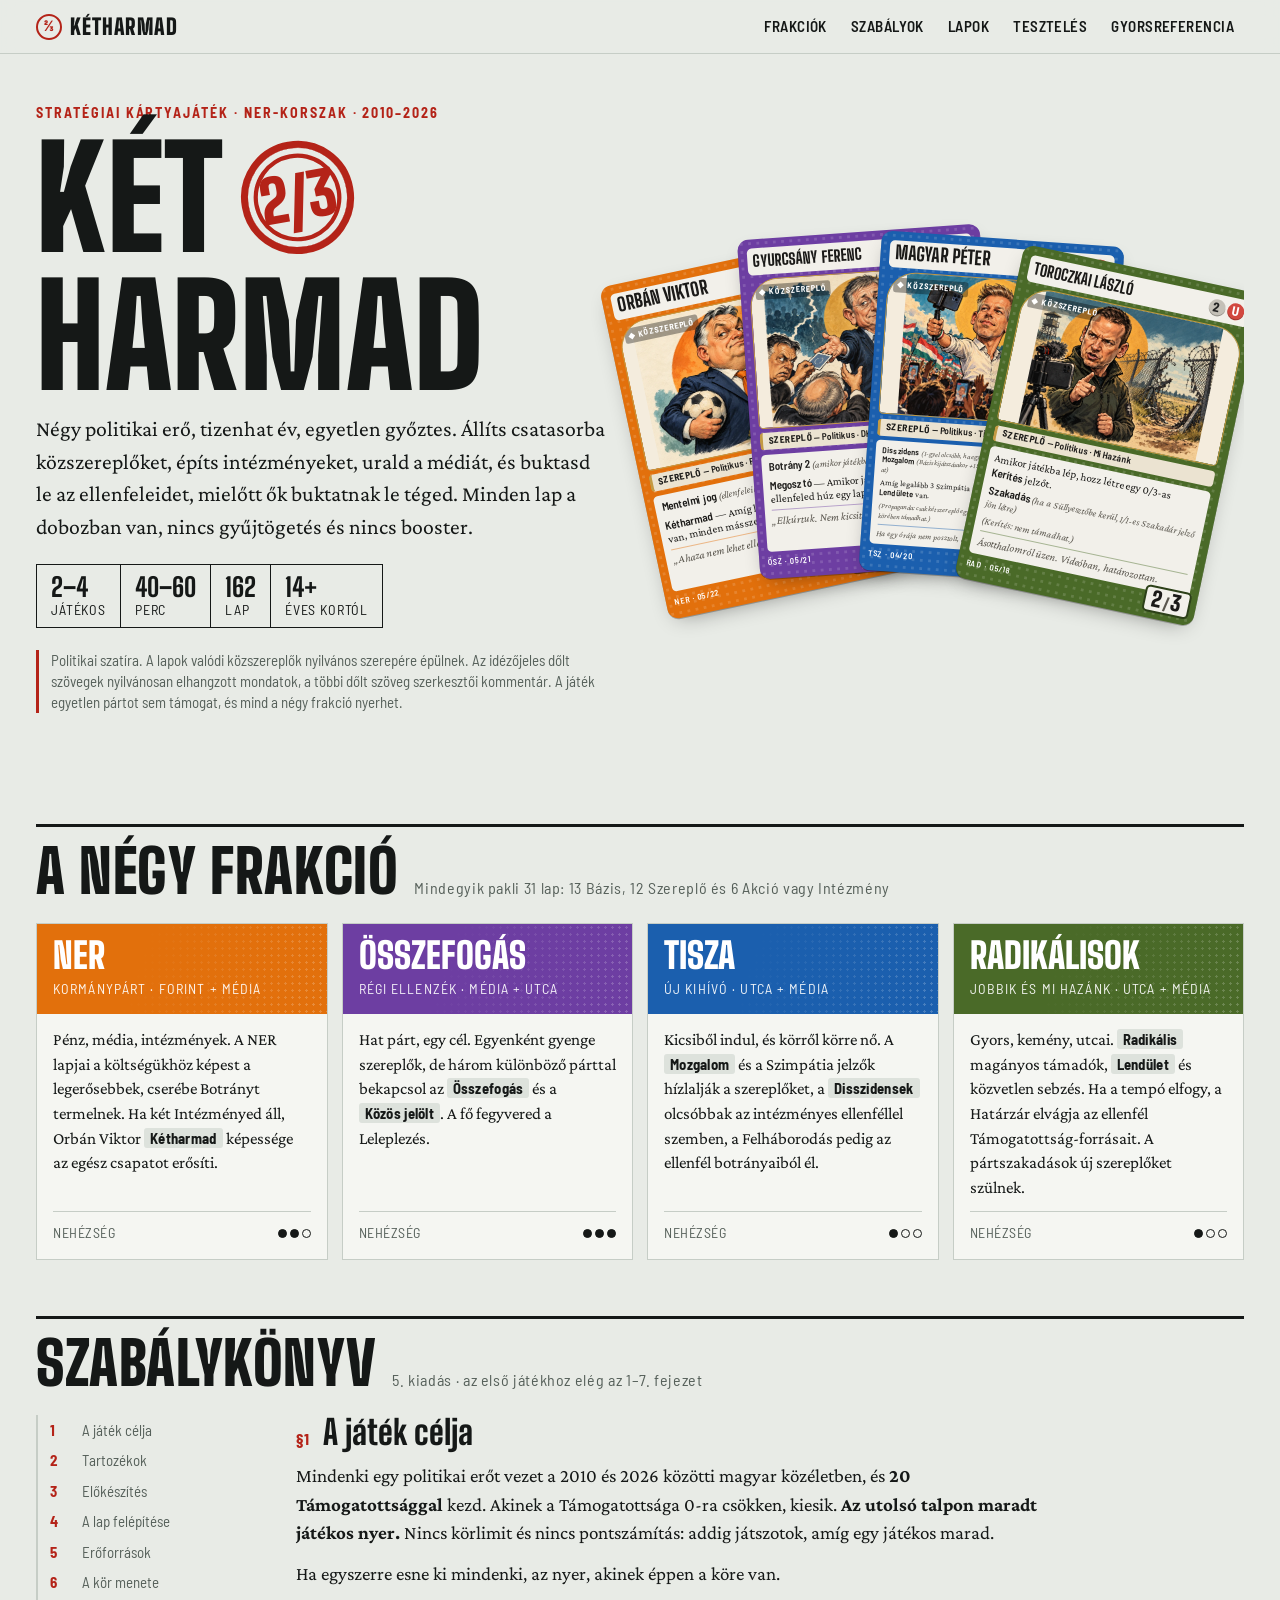
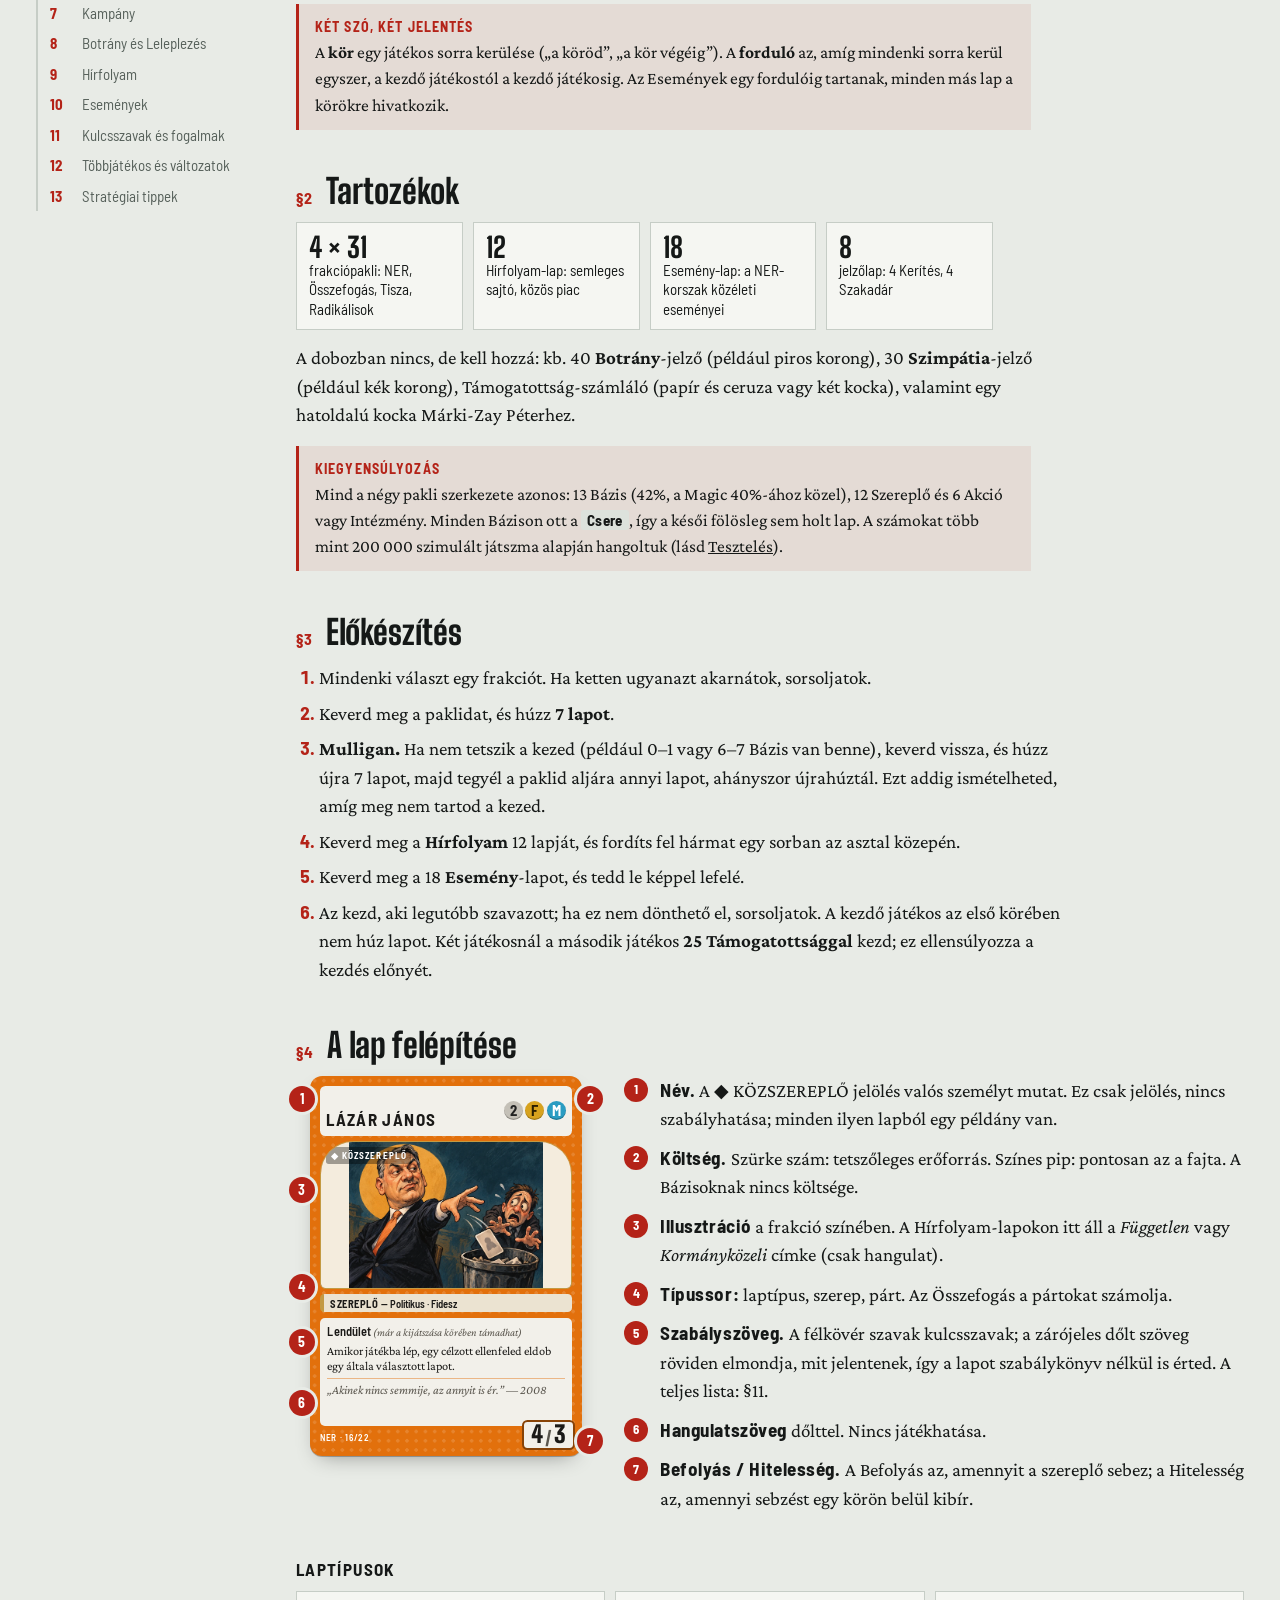
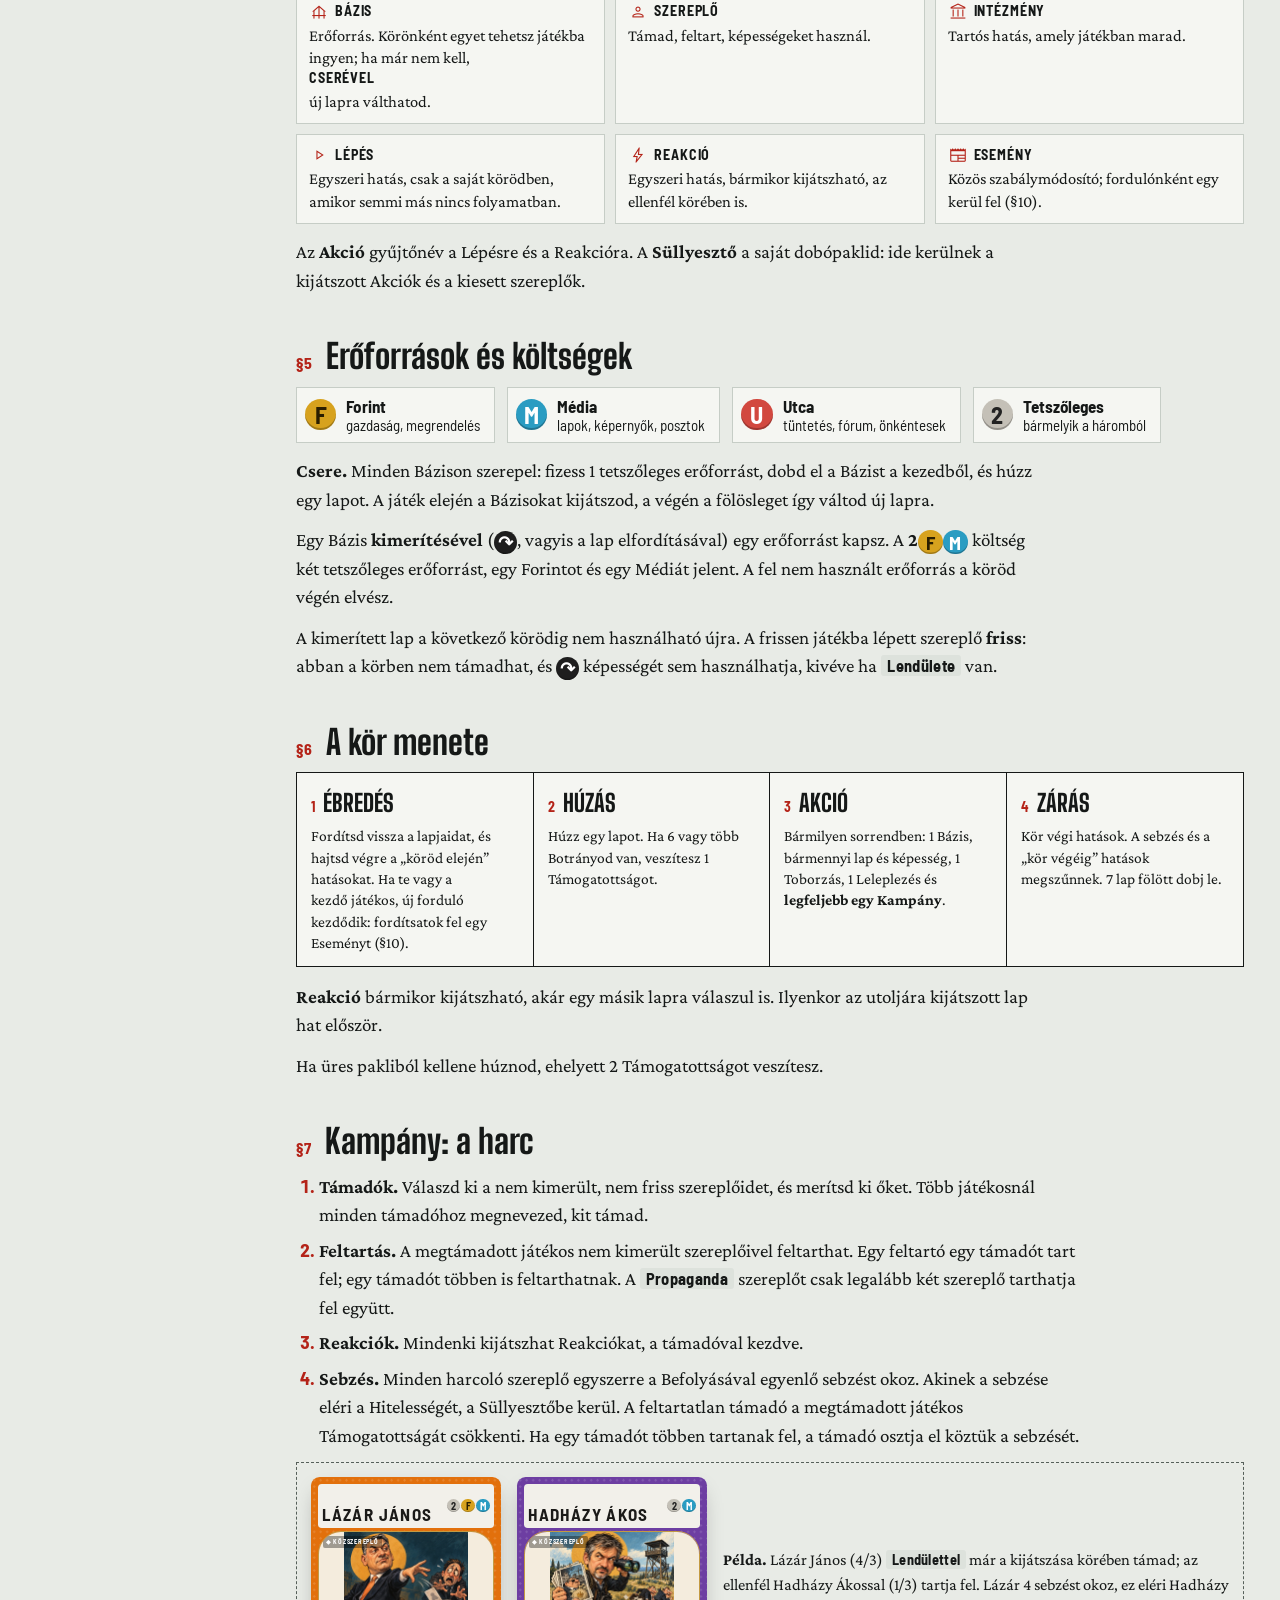
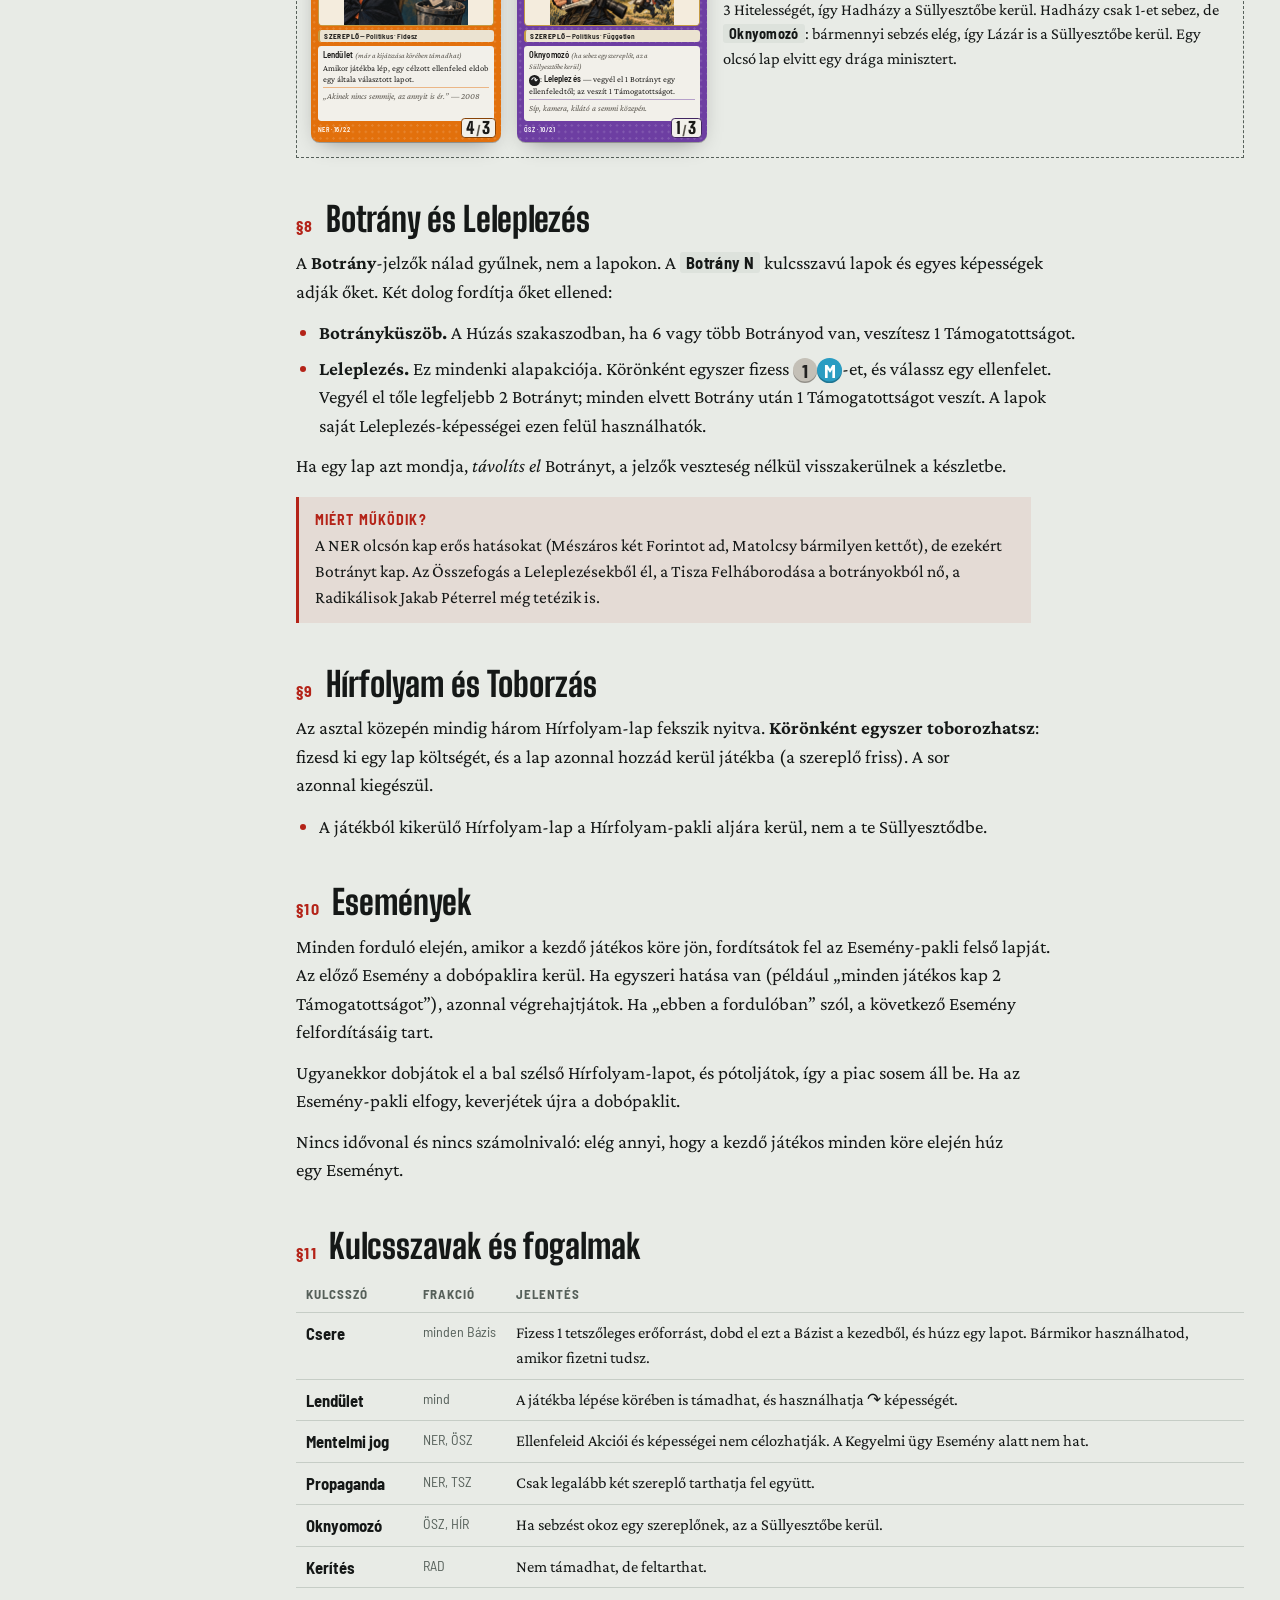
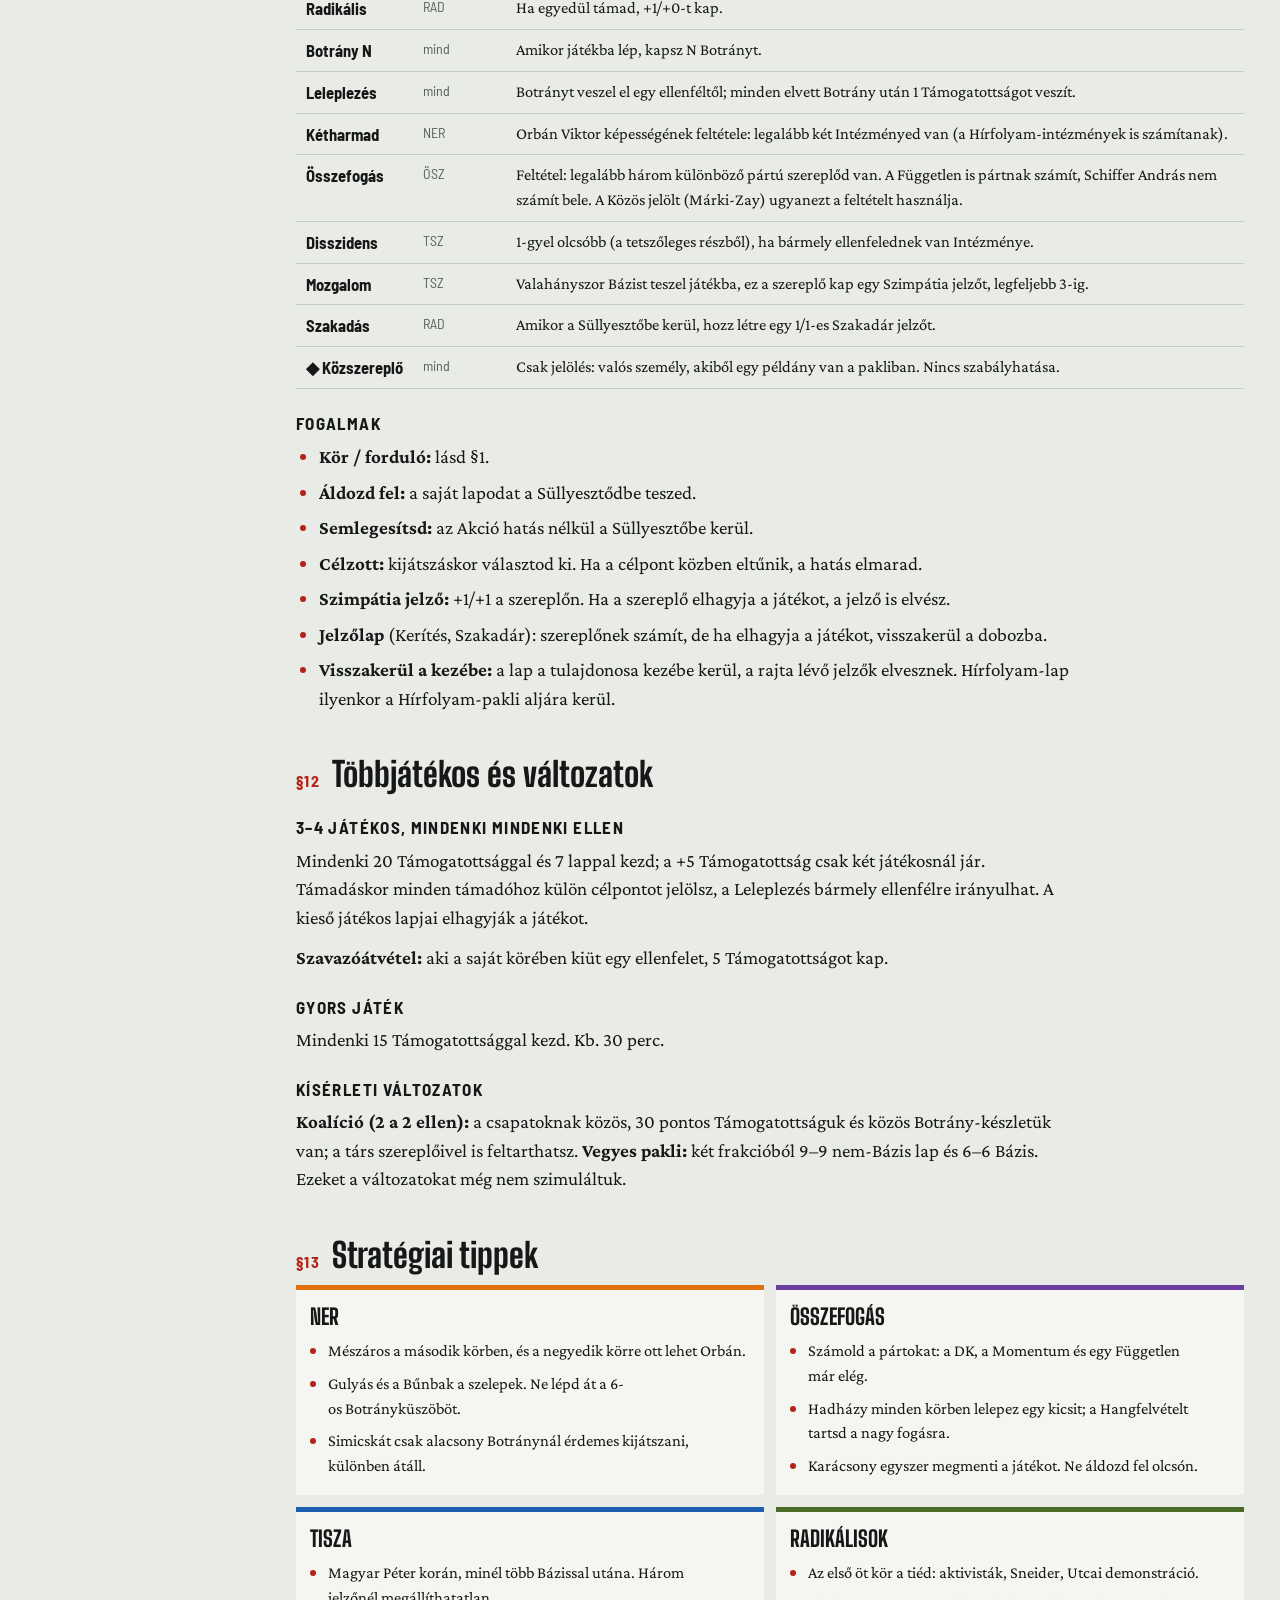
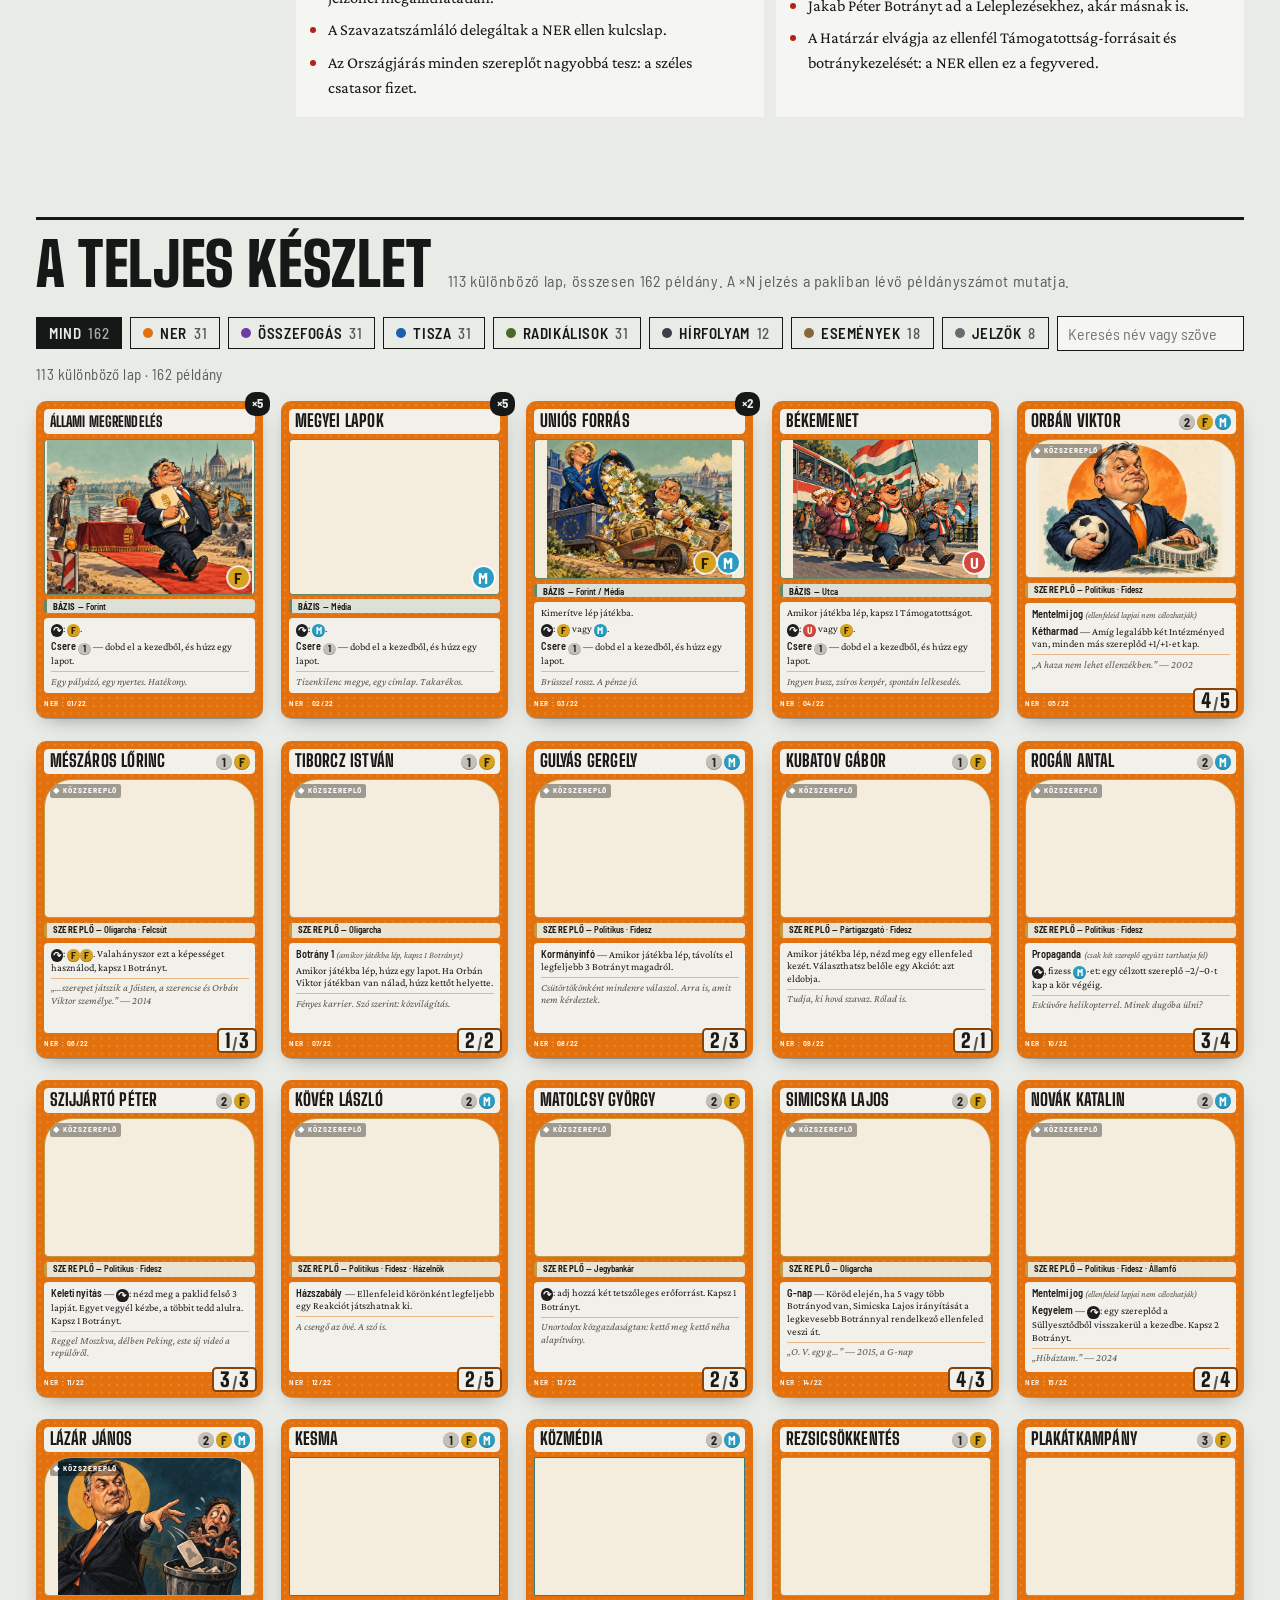
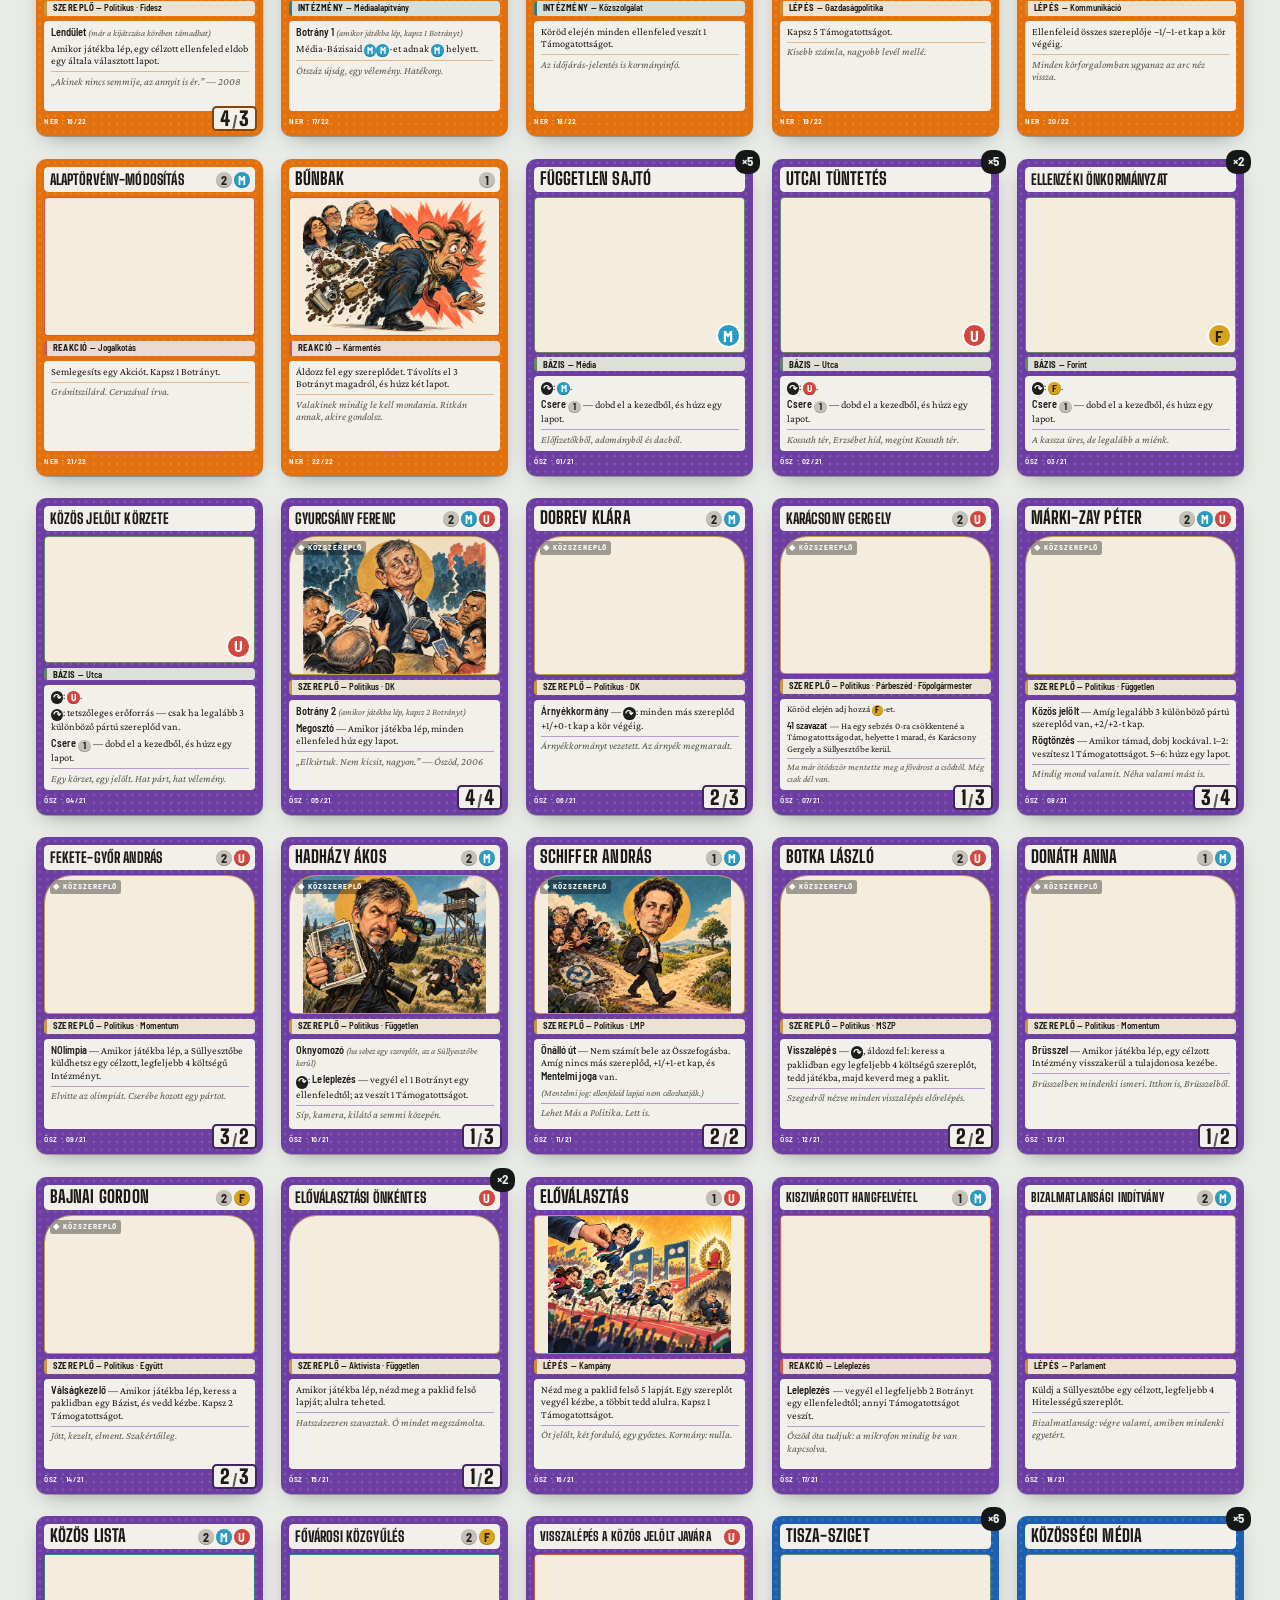
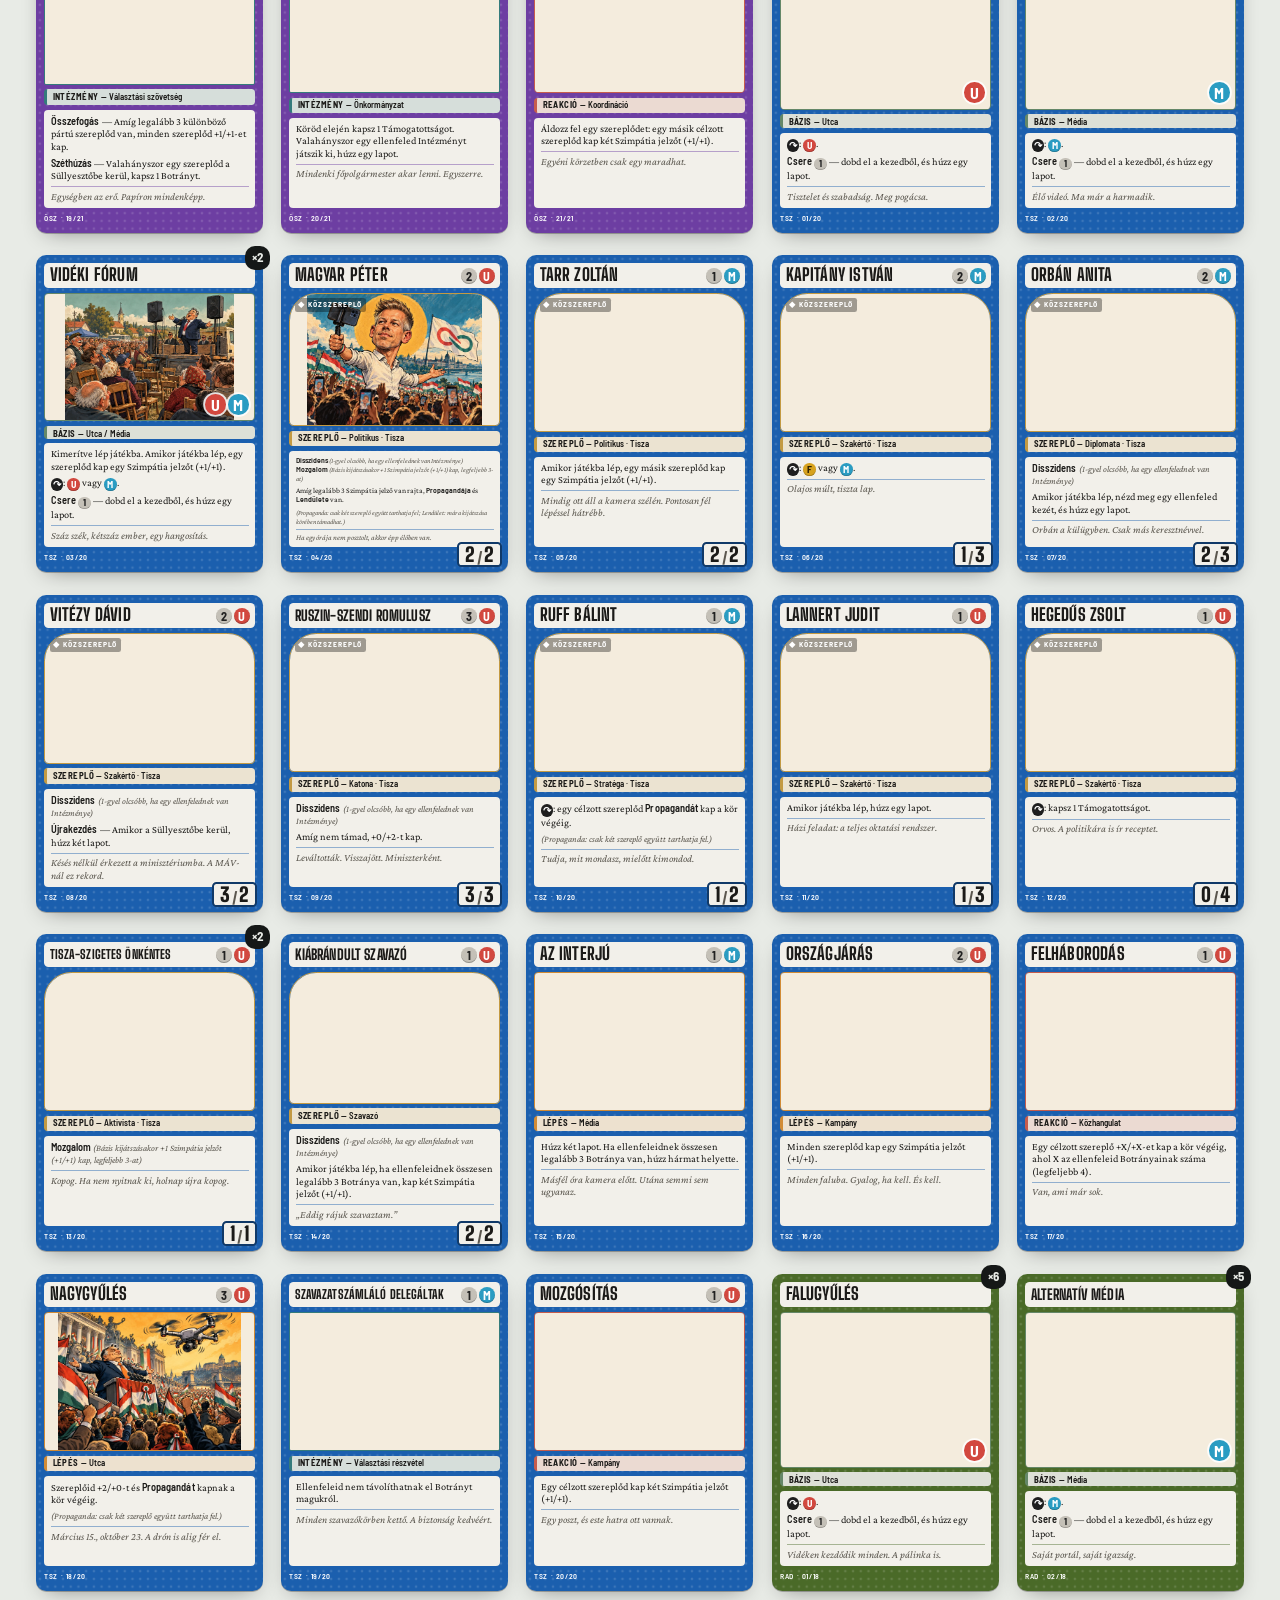
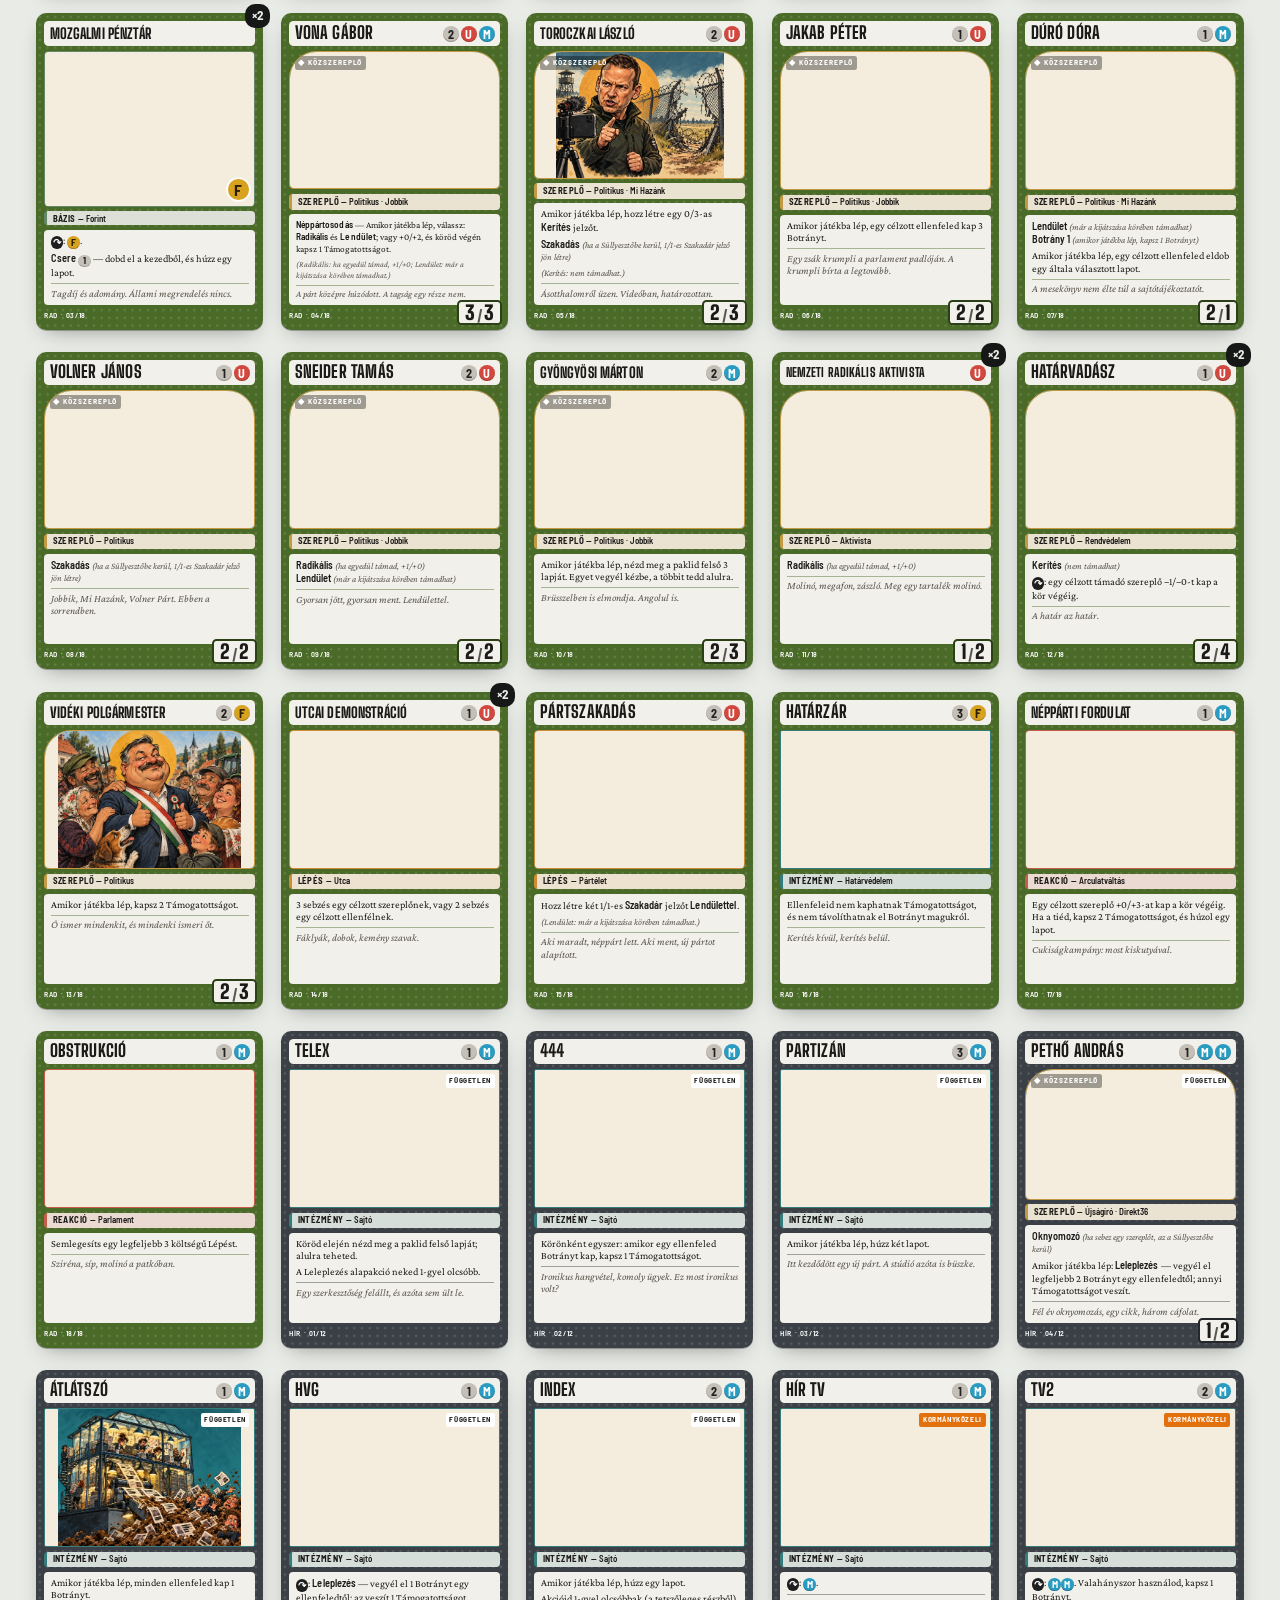
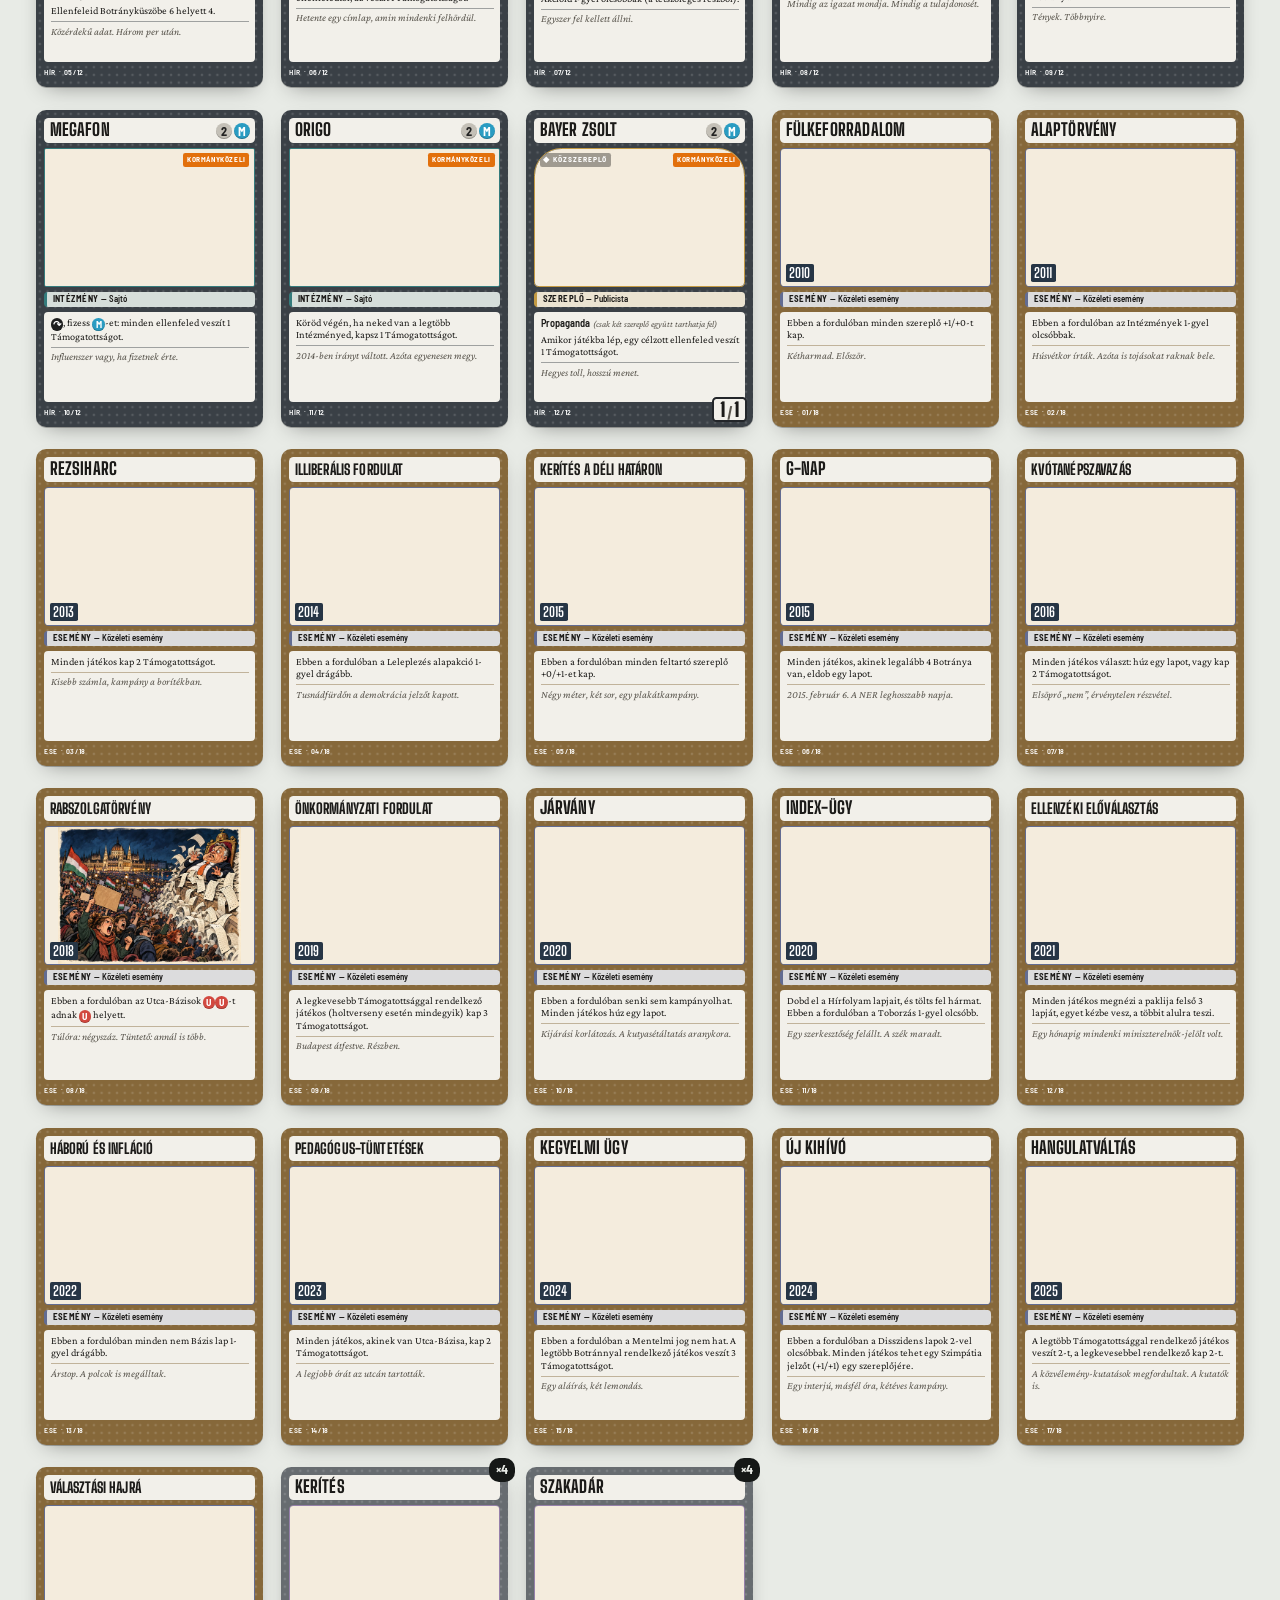
==== Kétharmad.html @ 0e7e4b09 "first commit" ====
<!doctype html><html><head><meta charset=utf8><meta name=viewport content="width=device-width,initial-scale=1,viewport-fit=cover"><style>:root{color-scheme:light;box-sizing:border-box;padding-top:env(safe-area-inset-top,0px);padding-bottom:env(safe-area-inset-bottom,0px)}html{scroll-padding-top:env(safe-area-inset-top,0px)}body{margin:0;padding:0;font:14px -apple-system,BlinkMacSystemFont,sans-serif;background:#fff;color:#000}img{max-width:100%}[hidden]:not([hidden=until-found i]){display:none!important}</style>
<link rel="stylesheet" href="game/art-v2.css"></head><body>
<title>Kétharmad</title>
<link rel="preconnect" href="https://fonts.googleapis.com">
<link rel="preconnect" href="https://fonts.gstatic.com" crossorigin>
<link rel="stylesheet" href="https://fonts.googleapis.com/css2?family=Big+Shoulders+Display:wght@600;800;900&family=Barlow+Semi+Condensed:wght@500;600;700&family=Crimson+Pro:ital,wght@0,400;0,600;1,400&display=swap">
<link rel="stylesheet" href="https://fonts.googleapis.com/css2?family=Material+Symbols+Outlined:opsz,wght,FILL,GRAD@48,300,0,0&display=block">
<style>
/* Layout: ballot-paper rulebook — sticky TOC rail + reading column; cards as printed objects in a gallery. */
:root{
  --paper:#E8EBE6; --panel:#F5F6F2; --ink:#151817; --muted:#56605A; --line:#C6CDC6;
  --stamp:#B42318; --stamp-soft:#B4231814; --chip:#DDE2DC;
  --ner:#E2700C; --osz:#6D3EA2; --tis:#1B5FAE; --rad:#4A6A28; --saj:#3A4046; --kor:#86683A; --jel:#676C70;
  --face:#F2F0EA; --face-ink:#1B1A18; --face-muted:#5A564E;
  --pip-f:#D7A21E; --pip-m:#2A9CC2; --pip-u:#D2483F; --pip-g:#C4C0B7;
  --display:"Big Shoulders Display","Arial Narrow",Impact,sans-serif;
  --text:"Crimson Pro",Georgia,"Times New Roman",serif;
  --ui:"Barlow Semi Condensed","Arial Narrow",Arial,sans-serif;
}
@media (prefers-color-scheme: dark){:root:not([data-theme="light"]){
  --paper:#111413; --panel:#191D1B; --ink:#E6E9E4; --muted:#9BA49E; --line:#2B322E;
  --stamp:#E8604F; --stamp-soft:#E8604F1A; --chip:#232926; color-scheme:dark}}
:root[data-theme="dark"]{
  --paper:#111413; --panel:#191D1B; --ink:#E6E9E4; --muted:#9BA49E; --line:#2B322E;
  --stamp:#E8604F; --stamp-soft:#E8604F1A; --chip:#232926; color-scheme:dark}

*{box-sizing:border-box}
html{scroll-behavior:smooth}
@media (prefers-reduced-motion:reduce){html{scroll-behavior:auto}*{transition:none!important;animation:none!important}}
body{background:var(--paper);color:var(--ink);font-family:var(--text);font-size:19px;line-height:1.5;margin:0}
.msym{font-family:"Material Symbols Outlined";font-weight:300;font-style:normal;line-height:1;letter-spacing:normal;text-transform:none;white-space:nowrap;direction:ltr;-webkit-font-feature-settings:"liga";font-feature-settings:"liga";-webkit-font-smoothing:antialiased;display:inline-block;overflow:hidden}
a{color:inherit}
:focus-visible{outline:3px solid var(--stamp);outline-offset:2px}

/* ── top bar ── */
.bar{position:sticky;top:env(safe-area-inset-top,0px);z-index:20;background:color-mix(in srgb,var(--paper) 88%,transparent);backdrop-filter:blur(8px);border-bottom:1px solid var(--line)}
.bar-in{max-width:1240px;margin:0 auto;padding:10px 16px;display:flex;gap:18px;align-items:center;justify-content:space-between}
.brand{font-family:var(--display);font-weight:900;font-size:22px;letter-spacing:.04em;text-decoration:none;display:flex;align-items:center;gap:8px}
.brand .mini-stamp{width:26px;height:26px;border:2.5px solid var(--stamp);border-radius:50%;display:grid;place-items:center;color:var(--stamp);font-size:13px;font-weight:900}
.bar nav{display:flex;gap:4px;flex-wrap:wrap;justify-content:flex-end}
.bar nav a{font-family:var(--ui);font-weight:600;font-size:15px;text-decoration:none;padding:5px 10px;border-radius:4px;letter-spacing:.03em;text-transform:uppercase}
.bar nav a:hover{background:var(--chip)}
@media (max-width:640px){.bar nav a{font-size:13px;padding:4px 6px}.brand{font-size:18px}}

.wrap{max-width:1240px;margin:0 auto;padding-inline:16px}

/* ── hero ── */
.hero{overflow-x:clip;padding-block:48px 40px;display:grid;grid-template-columns:minmax(0,1fr) minmax(0,1.05fr);gap:32px;align-items:center}
@media (max-width:900px){.hero{grid-template-columns:minmax(0,1fr);padding-block:28px 24px}}
.eyebrow{font-family:var(--ui);font-weight:700;font-size:14px;letter-spacing:.14em;text-transform:uppercase;color:var(--stamp)}
.title{font-family:var(--display);font-weight:900;font-size:clamp(64px,11vw,148px);line-height:.86;letter-spacing:.005em;margin:.1em 0 .12em;display:flex;align-items:center;gap:.12em;flex-wrap:wrap}
.stamp{flex:none;width:.8em;height:.8em;border:.055em solid var(--stamp);border-radius:50%;display:grid;place-items:center;color:var(--stamp);transform:rotate(-10deg);box-shadow:inset 0 0 0 .04em var(--paper),inset 0 0 0 .07em var(--stamp)}
.stamp b{font-size:.42em;font-weight:900;letter-spacing:-.04em;line-height:1}
.lede{font-size:clamp(19px,1.7vw,23px);max-width:34em;margin:0 0 20px;text-wrap:pretty}
.specs{display:flex;flex-wrap:wrap;gap:0;border:1.5px solid var(--ink);width:fit-content;max-width:100%}
.specs div{padding:8px 14px;border-right:1.5px solid var(--ink);font-family:var(--ui);font-size:14px;letter-spacing:.06em;text-transform:uppercase;line-height:1.15}
.specs div:last-child{border-right:0}
.specs b{display:block;font-family:var(--display);font-size:26px;letter-spacing:0;font-weight:800}
@media (max-width:520px){.specs div{padding:6px 9px;font-size:12px}.specs b{font-size:21px}}
.fan{position:relative;height:clamp(330px,40vw,470px);min-width:0}
.fan .card{position:absolute;width:clamp(170px,19vw,250px);left:50%;top:50%;transition:transform .35s cubic-bezier(.2,.8,.2,1)}
.fan .card:nth-child(1){transform:translate(-128%,-46%) rotate(-12deg)}
.fan .card:nth-child(2){transform:translate(-80%,-54%) rotate(-4deg)}
.fan .card:nth-child(3){transform:translate(-30%,-52%) rotate(4deg)}
.fan .card:nth-child(4){transform:translate(18%,-44%) rotate(12deg)}
.fan:hover .card:nth-child(1){transform:translate(-150%,-46%) rotate(-14deg)}
.fan:hover .card:nth-child(4){transform:translate(40%,-44%) rotate(14deg)}
.fan .card:hover{z-index:5;transform:translate(var(--hx,-50%),-60%) rotate(0) scale(1.04)!important}
@media (max-width:520px){.fan{height:300px}.fan .card{width:150px}}
.disclaimer{margin-top:22px;font-family:var(--ui);font-size:15px;line-height:1.4;color:var(--muted);max-width:44em;border-left:3px solid var(--stamp);padding-left:12px}

/* ── sections ── */
section{scroll-margin-top:70px}
.sec-head{display:flex;align-items:baseline;gap:16px;border-top:3px solid var(--ink);padding-top:14px;margin:56px 0 22px;flex-wrap:wrap}
.sec-head h2{font-family:var(--display);font-weight:900;font-size:clamp(38px,5vw,60px);line-height:1;margin:0;letter-spacing:.01em;text-transform:uppercase}
.sec-head p{margin:0;font-family:var(--ui);color:var(--muted);font-size:16px;letter-spacing:.04em}

/* factions */
.factions{display:grid;grid-template-columns:repeat(4,minmax(0,1fr));gap:14px}
@media (max-width:1000px){.factions{grid-template-columns:repeat(2,minmax(0,1fr))}}
@media (max-width:560px){.factions{grid-template-columns:1fr}}
.fac{background:var(--panel);border:1px solid var(--line);display:flex;flex-direction:column}
.fac-top{background:var(--fc);color:#fff;padding:14px 16px 12px;position:relative;overflow:hidden}
.fac-top::after{content:"";position:absolute;inset:0;background-image:radial-gradient(rgba(255,255,255,.22) 1.1px,transparent 1.4px);background-size:7px 7px;mask-image:linear-gradient(110deg,transparent 35%,#000)}
.fac-top h3{font-family:var(--display);font-weight:900;font-size:36px;line-height:1;margin:0;text-transform:uppercase;position:relative;z-index:1}
.fac-top span{font-family:var(--ui);font-size:14px;letter-spacing:.08em;text-transform:uppercase;position:relative;z-index:1;opacity:.92}
.fac-body{padding:14px 16px 16px;display:flex;flex-direction:column;gap:10px;flex:1}
.fac-body p{margin:0;font-size:17px;line-height:1.45}
.fac-meta{margin-top:auto;display:flex;justify-content:space-between;align-items:center;font-family:var(--ui);font-size:14px;color:var(--muted);letter-spacing:.04em;text-transform:uppercase;border-top:1px solid var(--line);padding-top:10px;gap:8px;flex-wrap:wrap}
.dots i{display:inline-block;width:9px;height:9px;border-radius:50%;border:1.5px solid var(--ink);margin-left:3px}
.dots i.on{background:var(--ink)}

/* rulebook */
.rules{display:grid;grid-template-columns:220px minmax(0,1fr);gap:40px;align-items:start}
@media (max-width:900px){.rules{grid-template-columns:minmax(0,1fr);gap:10px}}
.toc{position:sticky;top:76px;font-family:var(--ui);font-size:15px;border-left:2px solid var(--line)}
.toc a{display:flex;gap:8px;text-decoration:none;padding:4px 0 4px 12px;color:var(--muted);margin-left:-2px;border-left:2px solid transparent}
.toc a:hover{color:var(--ink);border-left-color:var(--stamp)}
.toc a b{font-weight:700;color:var(--stamp);min-width:1.6em}
@media (max-width:900px){.toc{position:static;display:flex;flex-wrap:wrap;border:0;gap:4px}.toc a{border:1px solid var(--line);padding:3px 8px;margin:0;border-radius:3px}}
.ch{margin-bottom:44px;min-width:0}
.ch h3{font-family:var(--display);font-weight:800;font-size:34px;line-height:1.05;margin:0 0 12px;display:flex;gap:12px;align-items:baseline;text-wrap:balance}
.ch h3 small{font-family:var(--ui);font-weight:700;font-size:16px;color:var(--stamp);letter-spacing:.08em}
.ch h4{font-family:var(--ui);font-weight:700;font-size:17px;letter-spacing:.08em;text-transform:uppercase;margin:22px 0 6px}
.ch p,.ch li{max-width:40em;text-wrap:pretty}
.ch p{margin:0 0 12px}
.ch ul,.ch ol{padding-left:1.2em;margin:0 0 12px}
.ch li{margin-bottom:6px}
.ch li::marker{color:var(--stamp);font-family:var(--ui);font-weight:700}
.note{background:var(--stamp-soft);border-left:3px solid var(--stamp);padding:12px 16px;margin:16px 0;max-width:42em;font-size:17.5px}
.note b:first-child{font-family:var(--ui);letter-spacing:.08em;text-transform:uppercase;font-size:14px;color:var(--stamp);display:block;margin-bottom:2px}
kbd,.kw{font-family:var(--ui);font-weight:700;font-size:.86em;letter-spacing:.02em;background:var(--chip);padding:1px 6px;border-radius:3px;white-space:nowrap}

.win{display:grid;grid-template-columns:repeat(2,minmax(0,1fr));gap:14px;max-width:46em;margin:6px 0 10px}
@media (max-width:600px){.win{grid-template-columns:1fr}}
.win div{border:1.5px solid var(--ink);padding:12px 14px;background:var(--panel)}
.win h5{margin:0 0 4px;font-family:var(--display);font-weight:800;font-size:26px;text-transform:uppercase}
.win p{margin:0;font-size:17px}

.parts{display:grid;grid-template-columns:repeat(auto-fill,minmax(160px,1fr));gap:10px;max-width:46em;margin:8px 0 14px}
.parts div{background:var(--panel);border:1px solid var(--line);padding:10px 12px;font-family:var(--ui);font-size:15px;line-height:1.3}
.parts b{display:block;font-family:var(--display);font-size:28px;font-weight:800;line-height:1}

.anatomy{display:grid;grid-template-columns:minmax(0,300px) minmax(0,1fr);gap:28px;align-items:start;margin:10px 0 16px}
@media (max-width:700px){.anatomy{grid-template-columns:1fr}.anatomy .an-card{max-width:270px}}
.an-card{position:relative;margin-inline:14px}
.an-card .callout{position:absolute;width:26px;height:26px;border-radius:50%;background:var(--stamp);color:#fff;font-family:var(--ui);font-weight:700;font-size:14px;display:grid;place-items:center;box-shadow:0 0 0 3px var(--paper);z-index:3}
.an-list{list-style:none;padding:0!important;margin:0;counter-reset:an}
.an-list li{display:grid;grid-template-columns:30px minmax(0,1fr);gap:6px;margin-bottom:10px;max-width:none}
.an-list li::before{counter-increment:an;content:counter(an);width:24px;height:24px;border-radius:50%;background:var(--stamp);color:#fff;font-family:var(--ui);font-weight:700;font-size:13px;display:grid;place-items:center;margin-top:2px}
.an-list b{font-family:var(--ui);letter-spacing:.03em}

.types{display:grid;grid-template-columns:repeat(auto-fill,minmax(230px,1fr));gap:10px;margin:8px 0 14px}
.types div{border:1px solid var(--line);background:var(--panel);padding:10px 12px;font-size:16.5px;line-height:1.35}
.types b{font-family:var(--ui);text-transform:uppercase;letter-spacing:.06em;font-size:14px;display:flex;align-items:center;gap:6px;margin-bottom:3px}
.types .msym{font-size:20px;color:var(--stamp)}

.res{display:flex;flex-wrap:wrap;gap:12px;margin:8px 0 14px}
.res div{display:flex;align-items:center;gap:10px;border:1px solid var(--line);background:var(--panel);padding:8px 14px 8px 8px;font-family:var(--ui);font-size:15px;line-height:1.2}
.res .pip{font-size:24px}
.res b{display:block;font-size:17px}

.phases{display:grid;grid-template-columns:repeat(4,minmax(0,1fr));gap:0;border:1.5px solid var(--ink);margin:10px 0 16px;counter-reset:ph}
@media (max-width:820px){.phases{grid-template-columns:1fr}}
.phases div{padding:12px 14px;border-right:1.5px solid var(--ink);background:var(--panel);min-width:0}
.phases div:last-child{border-right:0}
@media (max-width:820px){.phases div{border-right:0;border-bottom:1.5px solid var(--ink)}.phases div:last-child{border-bottom:0}}
.phases h5{margin:0 0 4px;font-family:var(--display);font-weight:800;font-size:24px;text-transform:uppercase;display:flex;gap:8px;align-items:baseline}
.phases h5::before{counter-increment:ph;content:counter(ph);font-family:var(--ui);font-size:14px;color:var(--stamp);font-weight:700}
.phases p{margin:0;font-size:15.5px;line-height:1.38}

.example{display:grid;grid-template-columns:auto auto minmax(0,1fr);gap:16px;align-items:center;border:1px dashed var(--muted);padding:14px;margin:12px 0 16px;max-width:52em}
.example .card{width:190px}
.example > p{margin:0;font-size:16.5px}
@media (max-width:640px){.example{grid-template-columns:1fr 1fr}.example .card{width:100%}.example p{grid-column:1/-1}}

table.kw-t{border-collapse:collapse;width:100%;font-size:16.5px}
.tscroll{overflow-x:auto;max-width:100%}
table.kw-t th,table.kw-t td{text-align:left;padding:8px 10px;border-bottom:1px solid var(--line);vertical-align:top}
table.kw-t th{font-family:var(--ui);text-transform:uppercase;letter-spacing:.08em;font-size:13px;color:var(--muted)}
table.kw-t td:first-child{font-family:var(--ui);font-weight:700;white-space:nowrap}
table.kw-t td:nth-child(2){font-family:var(--ui);font-size:14px;color:var(--muted);white-space:nowrap}

.tips{display:grid;grid-template-columns:repeat(2,minmax(0,1fr));gap:12px;max-width:56em}
@media (max-width:700px){.tips{grid-template-columns:1fr}}
.tips div{border-top:5px solid var(--fc);background:var(--panel);padding:10px 14px;font-size:16.5px}
.tips h5{margin:0 0 4px;font-family:var(--display);font-size:22px;text-transform:uppercase;font-weight:800}
.tips ul{margin:0;padding-left:1.1em}

/* gallery */
.filters{display:flex;flex-wrap:wrap;gap:8px;align-items:center;margin-bottom:18px}
.filters button{font-family:var(--ui);font-weight:600;font-size:15px;letter-spacing:.04em;text-transform:uppercase;border:1.5px solid var(--ink);background:transparent;color:var(--ink);padding:6px 12px;cursor:pointer;display:flex;gap:7px;align-items:center}
.filters button i{width:10px;height:10px;border-radius:50%;background:var(--fc,var(--ink));display:inline-block}
.filters button[aria-pressed="true"]{background:var(--ink);color:var(--paper)}
.filters button span{font-weight:500;opacity:.7}
.filters input{font-family:var(--ui);font-size:16px;padding:7px 10px;border:1.5px solid var(--ink);background:var(--panel);color:var(--ink);min-width:0;flex:1 1 180px;max-width:280px}
.grid{display:grid;grid-template-columns:repeat(auto-fill,minmax(205px,1fr));gap:22px 18px}
@media (max-width:480px){.grid{grid-template-columns:repeat(2,minmax(0,1fr));gap:14px 10px}}
.gcount{font-family:var(--ui);color:var(--muted);font-size:15px;margin:-6px 0 16px;letter-spacing:.03em}

/* ═════════ THE CARD ═════════ */
.card{container-type:inline-size;position:relative;width:100%;aspect-ratio:63/88;max-width:100%}
.frame{position:absolute;inset:0;border-radius:4.5cqw;background:var(--fc);padding:3.6cqw;display:flex;flex-direction:column;gap:2cqw;box-shadow:0 1px 0 rgba(0,0,0,.25),0 8px 22px -10px rgba(0,0,0,.45);overflow:hidden;color:var(--face-ink)}
.frame::before{content:"";position:absolute;inset:0;background-image:radial-gradient(rgba(255,255,255,.14) .55cqw,transparent .7cqw);background-size:3.4cqw 3.4cqw;pointer-events:none}
.c-top{position:relative;display:flex;align-items:center;justify-content:space-between;gap:2cqw;background:var(--face);border-radius:2cqw;padding:1.6cqw 2.4cqw;min-height:11cqw}
.c-name{margin:0;font-family:var(--display);font-weight:800;font-size:7.6cqw;line-height:.95;letter-spacing:.01em;text-transform:uppercase;min-width:0;overflow-wrap:anywhere}
.c-name.long{font-size:6.4cqw}
.c-name.xlong{font-size:5.5cqw}
.c-cost{display:flex;gap:.8cqw;flex:none}
.pip{display:inline-grid;place-items:center;width:1.3em;height:1.3em;border-radius:50%;font-family:var(--ui);font-weight:700;font-style:normal;line-height:1;vertical-align:-.18em;box-shadow:inset 0 -.08em 0 rgba(0,0,0,.25)}
.c-cost .pip{font-size:5.4cqw}
.pip.F{background:var(--pip-f);color:#2A1E00}.pip.M{background:var(--pip-m);color:#fff}.pip.U{background:var(--pip-u);color:#fff}.pip.G{background:var(--pip-g);color:#222}.pip.T{background:#1E1E1E;color:#fff;font-size:.95em}
.c-art{position:relative;flex:1 1 44%;min-height:0;border-radius:1.8cqw;overflow:hidden;background:radial-gradient(120% 90% at 70% 15%,color-mix(in srgb,var(--fc) 55%,#fff) 0%,var(--fc) 55%,color-mix(in srgb,var(--fc) 60%,#000) 100%);display:grid;place-items:center;border:.6cqw solid color-mix(in srgb,var(--fc) 70%,#000)}
.c-art::before{content:"";position:absolute;inset:0;background-image:radial-gradient(rgba(0,0,0,.28) .7cqw,transparent .85cqw);background-size:3cqw 3cqw;mask-image:linear-gradient(200deg,transparent 30%,#000 95%)}
.c-art .msym{position:relative;font-size:30cqw;color:#fff;opacity:.95;text-shadow:0 .8cqw 0 rgba(0,0,0,.22)}
.t-Szereplő .c-art .medal{position:relative;width:38cqw;height:38cqw;border-radius:50%;border:1.3cqw solid #fff;display:grid;place-items:center;background:color-mix(in srgb,var(--fc) 75%,#000);box-shadow:0 0 0 1.1cqw color-mix(in srgb,var(--fc) 70%,#000)}
.t-Szereplő .c-art .medal .msym{font-size:21cqw}
.c-art .ghost{position:absolute;right:-8cqw;bottom:-14cqw;font-size:62cqw!important;opacity:.13!important;transform:rotate(-12deg);text-shadow:none!important}
.c-legend{position:absolute;left:2cqw;top:2cqw;font-family:var(--ui);font-weight:700;font-size:3.4cqw;letter-spacing:.12em;color:#fff;background:rgba(0,0,0,.35);padding:.5cqw 1.6cqw;border-radius:1cqw;z-index:2}
.c-tag{position:absolute;right:2cqw;top:2cqw;font-family:var(--ui);font-weight:700;font-size:3.3cqw;letter-spacing:.08em;text-transform:uppercase;padding:.5cqw 1.6cqw;border-radius:1cqw;z-index:2}
.c-tag.Független{background:#fff;color:#222}.c-tag.Kormányközeli{background:#E2700C;color:#fff}
.c-respip{position:absolute;right:2.4cqw;bottom:2.4cqw;display:flex;gap:1cqw;z-index:2}
.c-respip .pip{font-size:7cqw;box-shadow:0 0 0 .8cqw rgba(255,255,255,.85)}
.c-year{position:relative;font-family:var(--display);font-weight:900;font-size:27cqw;color:#fff;line-height:.8;letter-spacing:-.01em;text-shadow:0 1cqw 0 rgba(0,0,0,.25)}
.c-pile{position:absolute;left:2.4cqw;bottom:2cqw;font-family:var(--display);font-weight:900;font-size:8cqw;color:#fff;opacity:.85;z-index:2}
.t-Esemény .c-art .msym.side{position:absolute;right:3cqw;bottom:2cqw;font-size:12cqw;opacity:.8}
.c-type{position:relative;background:var(--face);border-radius:1.6cqw;padding:1.2cqw 2.4cqw;font-family:var(--ui);font-weight:600;font-size:3.9cqw;line-height:1.15;white-space:nowrap;overflow:hidden;text-overflow:ellipsis}
.c-type b{font-weight:700;text-transform:uppercase;letter-spacing:.05em}
.c-text{position:relative;background:var(--face);border-radius:1.8cqw;padding:2.2cqw 2.8cqw;font-family:var(--text);font-size:4.55cqw;line-height:1.22;flex:0 0 auto;min-height:30%;display:flex;flex-direction:column;gap:1.5cqw;overflow:hidden}
.c-text.dense{font-size:4.1cqw}
.c-text.xdense{font-size:3.75cqw}
.c-text.xxdense{font-size:3.4cqw;line-height:1.17}
.c-rem{font-style:italic;color:var(--face-muted);font-size:.88em}
.c-text p{margin:0}
.card .c-text p{margin:0!important;max-width:none!important;font-size:inherit!important}
.c-text b{font-weight:600;font-family:var(--ui);letter-spacing:.01em}
.c-text .pip{font-size:.95em}
.c-flav{font-style:italic;color:var(--face-muted);border-top:.35cqw solid color-mix(in srgb,var(--fc) 45%,transparent);padding-top:1.4cqw;margin-top:auto!important}
.c-foot{position:relative;display:flex;justify-content:space-between;align-items:center;color:#fff;font-family:var(--ui);font-weight:600;font-size:3.4cqw;letter-spacing:.08em;text-transform:uppercase;min-height:6cqw;margin-top:-.5cqw}
.c-stats{position:absolute;right:-1cqw;bottom:-1.4cqw;background:var(--face);color:var(--face-ink);border:.9cqw solid color-mix(in srgb,var(--fc) 60%,#000);border-radius:2cqw;padding:.4cqw 2.4cqw;font-family:var(--display);font-weight:900;font-size:8.6cqw;line-height:1;letter-spacing:.02em;display:flex;align-items:baseline;gap:.6cqw}
.c-stats i{font-style:normal;font-size:.7em;color:var(--face-muted)}
.copies{position:absolute;top:-9px;right:-7px;z-index:4;background:var(--ink);color:var(--paper);font-family:var(--ui);font-weight:700;font-size:13px;padding:2px 7px;border-radius:10px}
.f-NER{--fc:var(--ner)}.f-OSZ{--fc:var(--osz)}.f-TIS{--fc:var(--tis)}.f-RAD{--fc:var(--rad)}.f-SAJ{--fc:var(--saj)}.f-KOR{--fc:var(--kor)}.f-JEL{--fc:var(--jel)}
.t-Bázis .c-art{flex-basis:60%}
.t-Bázis .c-text{min-height:22%}


/* test section */
.t-intro p{max-width:46em;margin:0 0 16px;font-size:18px}
.t-stats{display:flex;flex-wrap:wrap;border:1.5px solid var(--ink);width:fit-content;max-width:100%;margin-bottom:22px}
.t-stats div{padding:8px 16px;border-right:1.5px solid var(--ink);font-family:var(--ui);font-size:14px;letter-spacing:.06em;text-transform:uppercase;line-height:1.15}
.t-stats div:last-child{border-right:0}
.t-stats b{display:block;font-family:var(--display);font-size:28px;letter-spacing:0;font-weight:800}
@media (max-width:520px){.t-stats div{padding:6px 10px;font-size:12px}.t-stats b{font-size:22px}}
.t-grid{display:grid;grid-template-columns:minmax(0,1.3fr) minmax(0,1fr);gap:32px;margin-bottom:18px}
@media (max-width:860px){.t-grid{grid-template-columns:minmax(0,1fr)}}
.t-grid h4,.t-h{font-family:var(--ui);font-weight:700;font-size:17px;letter-spacing:.08em;text-transform:uppercase;margin:0 0 4px}
.t-h{margin-top:30px}
.t-cap{margin:0 0 10px;color:var(--muted);font-family:var(--ui);font-size:15px}
table.mat{border-collapse:collapse;font-family:var(--ui);font-variant-numeric:tabular-nums}
table.mat th{font-size:13px;letter-spacing:.06em;text-transform:uppercase;padding:6px 8px;text-align:center;font-weight:700}
table.mat th.rh{text-align:left;padding-left:0}
table.mat th i{display:inline-block;width:9px;height:9px;border-radius:50%;background:var(--fc);margin-right:6px}
table.mat td{width:76px;height:44px;text-align:center;font-weight:700;font-size:17px;border:2px solid var(--paper)}
table.mat td.self{background:var(--chip);color:var(--muted);font-weight:500}
table.mat tfoot td{font-size:15px;border:0;border-top:1.5px solid var(--ink);height:36px}
.mp-row{display:grid;grid-template-columns:110px minmax(0,1fr) 52px;gap:10px;align-items:center;margin-bottom:8px;font-family:var(--ui);font-size:15px;font-variant-numeric:tabular-nums}
.mp-bar{height:18px;background:var(--chip);position:relative}
.mp-bar span{position:absolute;inset:0 auto 0 0;background:var(--fc)}
.mp-bar::after{content:"";position:absolute;top:-4px;bottom:-4px;left:50%;border-left:1.5px dashed var(--ink)}
.mp-row b{text-align:right}
.mp-note{font-family:var(--ui);font-size:13px;color:var(--muted);margin-top:4px}
.changes{display:grid;grid-template-columns:repeat(auto-fill,minmax(300px,1fr));gap:12px}
.ch-grp{background:var(--panel);border:1px solid var(--line);border-top:5px solid var(--fc)}
.ch-grp h5{margin:0;padding:8px 12px 4px;font-family:var(--display);font-size:22px;font-weight:800;text-transform:uppercase}
.ch-grp ul{list-style:none;margin:0;padding:0 12px 10px}
.ch-grp li{padding:6px 0;border-top:1px solid var(--line);font-size:15.5px;line-height:1.35}
.ch-grp li > b{font-family:var(--ui);font-weight:700;display:block;font-size:15px}
.ch-grp .d{font-family:var(--ui);font-size:14px;color:var(--muted)}
.ch-grp .d em{font-style:normal;color:var(--ink);font-weight:600}
.ch-grp .pip{font-size:13px}

/* quick ref */
.qref{display:grid;grid-template-columns:repeat(3,minmax(0,1fr));gap:0;border:1.5px solid var(--ink)}
@media (max-width:900px){.qref{grid-template-columns:1fr}}
.qref > div{padding:16px 18px;border-right:1.5px solid var(--ink);background:var(--panel);min-width:0}
.qref > div:last-child{border-right:0}
@media (max-width:900px){.qref > div{border-right:0;border-bottom:1.5px solid var(--ink)}.qref > div:last-child{border-bottom:0}}
.qref h4{font-family:var(--display);font-weight:800;font-size:26px;text-transform:uppercase;margin:0 0 8px}
.qref ol,.qref ul{margin:0;padding-left:1.2em;font-size:16.5px}
.qref li{margin-bottom:5px}

footer.end{margin:60px 0 0;border-top:3px solid var(--ink);padding-block:18px 40px;font-family:var(--ui);color:var(--muted);font-size:15px;line-height:1.45}
footer.end p{max-width:60em;margin:0 0 8px}
</style>

<header class="bar">
  <div class="bar-in">
    <a class="brand" href="#top"><span class="mini-stamp">⅔</span>KÉTHARMAD</a>
    <nav aria-label="Fő navigáció">
      <a href="#frakciok">Frakciók</a><a href="#szabalyok">Szabályok</a><a href="#lapok">Lapok</a><a href="#teszt">Tesztelés</a><a href="#gyors">Gyorsreferencia</a>
    </nav>
  </div>
</header>

<main class="wrap" id="top">
  <section class="hero">
    <div>
      <div class="eyebrow">Stratégiai kártyajáték · NER-korszak · 2010–2026</div>
      <h1 class="title"><span>KÉT</span><span class="stamp" aria-hidden="true"><b>2/3</b></span><span>HARMAD</span></h1>
      <p class="lede">Négy politikai erő, tizenhat év, egyetlen győztes. Állíts csatasorba közszereplőket, építs intézményeket, urald a médiát, és buktasd le az ellenfeleidet, mielőtt ők buktatnak le téged. Minden lap a dobozban van, nincs gyűjtögetés és nincs booster.</p>
      <div class="specs">
        <div><b>2–4</b>játékos</div><div><b>40–60</b>perc</div><div><b>162</b>lap</div><div><b>14+</b>éves kortól</div>
      </div>
      <p class="disclaimer">Politikai szatíra. A lapok valódi közszereplők nyilvános szerepére épülnek. Az idézőjeles dőlt szövegek nyilvánosan elhangzott mondatok, a többi dőlt szöveg szerkesztői kommentár. A játék egyetlen pártot sem támogat, és mind a négy frakció nyerhet.</p>
    </div>
    <div class="fan" id="fan" aria-label="Mintalapok"></div>
  </section>

  <section id="frakciok">
    <div class="sec-head"><h2>A négy frakció</h2><p>Mindegyik pakli 31 lap: 13 Bázis, 12 Szereplő és 6 Akció vagy Intézmény</p></div>
    <div class="factions">
      <article class="fac" style="--fc:var(--ner)"><div class="fac-top"><h3>NER</h3><span>Kormánypárt · Forint + Média</span></div><div class="fac-body"><p>Pénz, média, intézmények. A NER lapjai a költségükhöz képest a legerősebbek, cserébe Botrányt termelnek. Ha két Intézményed áll, Orbán Viktor <span class="kw">Kétharmad</span> képessége az egész csapatot erősíti.</p><div class="fac-meta"><span>Nehézség</span><span class="dots"><i class="on"></i><i class="on"></i><i></i></span></div></div></article>
      <article class="fac" style="--fc:var(--osz)"><div class="fac-top"><h3>Összefogás</h3><span>Régi ellenzék · Média + Utca</span></div><div class="fac-body"><p>Hat párt, egy cél. Egyenként gyenge szereplők, de három különböző párttal bekapcsol az <span class="kw">Összefogás</span> és a <span class="kw">Közös jelölt</span>. A fő fegyvered a Leleplezés.</p><div class="fac-meta"><span>Nehézség</span><span class="dots"><i class="on"></i><i class="on"></i><i class="on"></i></span></div></div></article>
      <article class="fac" style="--fc:var(--tis)"><div class="fac-top"><h3>Tisza</h3><span>Új kihívó · Utca + Média</span></div><div class="fac-body"><p>Kicsiből indul, és körről körre nő. A <span class="kw">Mozgalom</span> és a Szimpátia jelzők hízlalják a szereplőket, a <span class="kw">Disszidensek</span> olcsóbbak az intézményes ellenféllel szemben, a Felháborodás pedig az ellenfél botrányaiból él.</p><div class="fac-meta"><span>Nehézség</span><span class="dots"><i class="on"></i><i></i><i></i></span></div></div></article>
      <article class="fac" style="--fc:var(--rad)"><div class="fac-top"><h3>Radikálisok</h3><span>Jobbik és Mi Hazánk · Utca + Média</span></div><div class="fac-body"><p>Gyors, kemény, utcai. <span class="kw">Radikális</span> magányos támadók, <span class="kw">Lendület</span> és közvetlen sebzés. Ha a tempó elfogy, a Határzár elvágja az ellenfél Támogatottság-forrásait. A pártszakadások új szereplőket szülnek.</p><div class="fac-meta"><span>Nehézség</span><span class="dots"><i class="on"></i><i></i><i></i></span></div></div></article>
    </div>
  </section>

  <section id="szabalyok">
    <div class="sec-head"><h2>Szabálykönyv</h2><p>5. kiadás · az első játékhoz elég az 1–7. fejezet</p></div>
    <div class="rules">
      <nav class="toc" aria-label="Fejezetek">
        <a href="#r1"><b>1</b>A játék célja</a><a href="#r2"><b>2</b>Tartozékok</a><a href="#r3"><b>3</b>Előkészítés</a><a href="#r4"><b>4</b>A lap felépítése</a><a href="#r5"><b>5</b>Erőforrások</a><a href="#r6"><b>6</b>A kör menete</a><a href="#r7"><b>7</b>Kampány</a><a href="#r8"><b>8</b>Botrány és Leleplezés</a><a href="#r9"><b>9</b>Hírfolyam</a><a href="#r10"><b>10</b>Események</a><a href="#r11"><b>11</b>Kulcsszavak és fogalmak</a><a href="#r12"><b>12</b>Többjátékos és változatok</a><a href="#r13"><b>13</b>Stratégiai tippek</a>
      </nav>
      <div>
        <div class="ch" id="r1">
          <h3><small>§1</small>A játék célja</h3>
          <p>Mindenki egy politikai erőt vezet a 2010 és 2026 közötti magyar közéletben, és <b>20 Támogatottsággal</b> kezd. Akinek a Támogatottsága 0-ra csökken, kiesik. <b>Az utolsó talpon maradt játékos nyer.</b> Nincs körlimit és nincs pontszámítás: addig játszotok, amíg egy játékos marad.</p>
          <p>Ha egyszerre esne ki mindenki, az nyer, akinek éppen a köre van.</p>
          <div class="note"><b>Két szó, két jelentés</b>A <b>kör</b> egy játékos sorra kerülése („a köröd”, „a kör végéig”). A <b>forduló</b> az, amíg mindenki sorra kerül egyszer, a kezdő játékostól a kezdő játékosig. Az Események egy fordulóig tartanak, minden más lap a körökre hivatkozik.</div>
        </div>

        <div class="ch" id="r2">
          <h3><small>§2</small>Tartozékok</h3>
          <div class="parts">
            <div><b>4 × 31</b>frakciópakli: NER, Összefogás, Tisza, Radikálisok</div>
            <div><b>12</b>Hírfolyam-lap: semleges sajtó, közös piac</div>
            <div><b>18</b>Esemény-lap: a NER-korszak közéleti eseményei</div>
            <div><b>8</b>jelzőlap: 4 Kerítés, 4 Szakadár</div>
          </div>
          <p>A dobozban nincs, de kell hozzá: kb. 40 <b>Botrány</b>-jelző (például piros korong), 30 <b>Szimpátia</b>-jelző (például kék korong), Támogatottság-számláló (papír és ceruza vagy két kocka), valamint egy hatoldalú kocka Márki-Zay Péterhez.</p>
          <div class="note"><b>Kiegyensúlyozás</b>Mind a négy pakli szerkezete azonos: 13 Bázis (42%, a Magic 40%-ához közel), 12 Szereplő és 6 Akció vagy Intézmény. Minden Bázison ott a <span class="kw">Csere</span>, így a késői fölösleg sem holt lap. A számokat több mint 200 000 szimulált játszma alapján hangoltuk (lásd <a href="#teszt">Tesztelés</a>).</div>
        </div>

        <div class="ch" id="r3">
          <h3><small>§3</small>Előkészítés</h3>
          <ol>
            <li>Mindenki választ egy frakciót. Ha ketten ugyanazt akarnátok, sorsoljatok.</li>
            <li>Keverd meg a paklidat, és húzz <b>7 lapot</b>.</li>
            <li><b>Mulligan.</b> Ha nem tetszik a kezed (például 0–1 vagy 6–7 Bázis van benne), keverd vissza, és húzz újra 7 lapot, majd tegyél a paklid aljára annyi lapot, ahányszor újrahúztál. Ezt addig ismételheted, amíg meg nem tartod a kezed.</li>
            <li>Keverd meg a <b>Hírfolyam</b> 12 lapját, és fordíts fel hármat egy sorban az asztal közepén.</li>
            <li>Keverd meg a 18 <b>Esemény</b>-lapot, és tedd le képpel lefelé.</li>
            <li>Az kezd, aki legutóbb szavazott; ha ez nem dönthető el, sorsoljatok. A kezdő játékos az első körében nem húz lapot. Két játékosnál a második játékos <b>25 Támogatottsággal</b> kezd; ez ellensúlyozza a kezdés előnyét.</li>
          </ol>
        </div>

        <div class="ch" id="r4">
          <h3><small>§4</small>A lap felépítése</h3>
          <div class="anatomy">
            <div class="an-card" id="anatomy-card"></div>
            <ol class="an-list">
              <li><span><b>Név.</b> A ◆ KÖZSZEREPLŐ jelölés valós személyt mutat. Ez csak jelölés, nincs szabályhatása; minden ilyen lapból egy példány van.</span></li>
              <li><span><b>Költség.</b> Szürke szám: tetszőleges erőforrás. Színes pip: pontosan az a fajta. A Bázisoknak nincs költsége.</span></li>
              <li><span><b>Illusztráció</b> a frakció színében. A Hírfolyam-lapokon itt áll a <i>Független</i> vagy <i>Kormányközeli</i> címke (csak hangulat).</span></li>
              <li><span><b>Típussor:</b> laptípus, szerep, párt. Az Összefogás a pártokat számolja.</span></li>
              <li><span><b>Szabályszöveg.</b> A félkövér szavak kulcsszavak; a zárójeles dőlt szöveg röviden elmondja, mit jelentenek, így a lapot szabálykönyv nélkül is érted. A teljes lista: §11.</span></li>
              <li><span><b>Hangulatszöveg</b> dőlttel. Nincs játékhatása.</span></li>
              <li><span><b>Befolyás / Hitelesség.</b> A Befolyás az, amennyit a szereplő sebez; a Hitelesség az, amennyi sebzést egy körön belül kibír.</span></li>
            </ol>
          </div>
          <h4>Laptípusok</h4>
          <div class="types">
            <div><b><span class="msym">foundation</span>Bázis</b>Erőforrás. Körönként egyet tehetsz játékba ingyen; ha már nem kell, <b>Cserével</b> új lapra válthatod.</div>
            <div><b><span class="msym">person</span>Szereplő</b>Támad, feltart, képességeket használ.</div>
            <div><b><span class="msym">account_balance</span>Intézmény</b>Tartós hatás, amely játékban marad.</div>
            <div><b><span class="msym">play_arrow</span>Lépés</b>Egyszeri hatás, csak a saját körödben, amikor semmi más nincs folyamatban.</div>
            <div><b><span class="msym">bolt</span>Reakció</b>Egyszeri hatás, bármikor kijátszható, az ellenfél körében is.</div>
            <div><b><span class="msym">newspaper</span>Esemény</b>Közös szabálymódosító; fordulónként egy kerül fel (§10).</div>
          </div>
          <p>Az <b>Akció</b> gyűjtőnév a Lépésre és a Reakcióra. A <b>Süllyesztő</b> a saját dobópaklid: ide kerülnek a kijátszott Akciók és a kiesett szereplők.</p>
        </div>

        <div class="ch" id="r5">
          <h3><small>§5</small>Erőforrások és költségek</h3>
          <div class="res">
            <div><span class="pip F">F</span><span><b>Forint</b>gazdaság, megrendelés</span></div>
            <div><span class="pip M">M</span><span><b>Média</b>lapok, képernyők, posztok</span></div>
            <div><span class="pip U">U</span><span><b>Utca</b>tüntetés, fórum, önkéntesek</span></div>
            <div><span class="pip G">2</span><span><b>Tetszőleges</b>bármelyik a háromból</span></div>
          </div>
          <p><b>Csere.</b> Minden Bázison szerepel: fizess 1 tetszőleges erőforrást, dobd el a Bázist a kezedből, és húzz egy lapot. A játék elején a Bázisokat kijátszod, a végén a fölösleget így váltod új lapra.</p>
          <p>Egy Bázis <b>kimerítésével</b> (<span class="pip T">↷</span>, vagyis a lap elfordításával) egy erőforrást kapsz. A <b>2</b><span class="pip F">F</span><span class="pip M">M</span> költség két tetszőleges erőforrást, egy Forintot és egy Médiát jelent. A fel nem használt erőforrás a köröd végén elvész.</p>
          <p>A kimerített lap a következő körödig nem használható újra. A frissen játékba lépett szereplő <b>friss</b>: abban a körben nem támadhat, és <span class="pip T">↷</span> képességét sem használhatja, kivéve ha <span class="kw">Lendülete</span> van.</p>
        </div>

        <div class="ch" id="r6">
          <h3><small>§6</small>A kör menete</h3>
          <div class="phases ph4">
            <div><h5>Ébredés</h5><p>Fordítsd vissza a lapjaidat, és hajtsd végre a „köröd elején” hatásokat. Ha te vagy a kezdő játékos, új forduló kezdődik: fordítsatok fel egy Eseményt (§10).</p></div>
            <div><h5>Húzás</h5><p>Húzz egy lapot. Ha 6 vagy több Botrányod van, veszítesz 1 Támogatottságot.</p></div>
            <div><h5>Akció</h5><p>Bármilyen sorrendben: 1 Bázis, bármennyi lap és képesség, 1 Toborzás, 1 Leleplezés és <b>legfeljebb egy Kampány</b>.</p></div>
            <div><h5>Zárás</h5><p>Kör végi hatások. A sebzés és a „kör végéig” hatások megszűnnek. 7 lap fölött dobj le.</p></div>
          </div>
          <p><b>Reakció</b> bármikor kijátszható, akár egy másik lapra válaszul is. Ilyenkor az utoljára kijátszott lap hat először.</p>
          <p>Ha üres pakliból kellene húznod, ehelyett 2 Támogatottságot veszítesz.</p>
        </div>

        <div class="ch" id="r7">
          <h3><small>§7</small>Kampány: a harc</h3>
          <ol>
            <li><b>Támadók.</b> Válaszd ki a nem kimerült, nem friss szereplőidet, és merítsd ki őket. Több játékosnál minden támadóhoz megnevezed, kit támad.</li>
            <li><b>Feltartás.</b> A megtámadott játékos nem kimerült szereplőivel feltarthat. Egy feltartó egy támadót tart fel; egy támadót többen is feltarthatnak. A <span class="kw">Propaganda</span> szereplőt csak legalább két szereplő tarthatja fel együtt.</li>
            <li><b>Reakciók.</b> Mindenki kijátszhat Reakciókat, a támadóval kezdve.</li>
            <li><b>Sebzés.</b> Minden harcoló szereplő egyszerre a Befolyásával egyenlő sebzést okoz. Akinek a sebzése eléri a Hitelességét, a Süllyesztőbe kerül. A feltartatlan támadó a megtámadott játékos Támogatottságát csökkenti. Ha egy támadót többen tartanak fel, a támadó osztja el köztük a sebzését.</li>
          </ol>
          <div class="example" id="example"></div>
        </div>

        <div class="ch" id="r8">
          <h3><small>§8</small>Botrány és Leleplezés</h3>
          <p>A <b>Botrány</b>-jelzők nálad gyűlnek, nem a lapokon. A <span class="kw">Botrány N</span> kulcsszavú lapok és egyes képességek adják őket. Két dolog fordítja őket ellened:</p>
          <ul>
            <li><b>Botrányküszöb.</b> A Húzás szakaszodban, ha 6 vagy több Botrányod van, veszítesz 1 Támogatottságot.</li>
            <li><b>Leleplezés.</b> Ez mindenki alapakciója. Körönként egyszer fizess <span class="pip G">1</span><span class="pip M">M</span>-et, és válassz egy ellenfelet. Vegyél el tőle legfeljebb 2 Botrányt; minden elvett Botrány után 1 Támogatottságot veszít. A lapok saját Leleplezés-képességei ezen felül használhatók.</li>
          </ul>
          <p>Ha egy lap azt mondja, <i>távolíts el</i> Botrányt, a jelzők veszteség nélkül visszakerülnek a készletbe.</p>
          <div class="note"><b>Miért működik?</b>A NER olcsón kap erős hatásokat (Mészáros két Forintot ad, Matolcsy bármilyen kettőt), de ezekért Botrányt kap. Az Összefogás a Leleplezésekből él, a Tisza Felháborodása a botrányokból nő, a Radikálisok Jakab Péterrel még tetézik is.</div>
        </div>

        <div class="ch" id="r9">
          <h3><small>§9</small>Hírfolyam és Toborzás</h3>
          <p>Az asztal közepén mindig három Hírfolyam-lap fekszik nyitva. <b>Körönként egyszer toborozhatsz</b>: fizesd ki egy lap költségét, és a lap azonnal hozzád kerül játékba (a szereplő friss). A sor azonnal kiegészül.</p>
          <ul>
                        <li>A játékból kikerülő Hírfolyam-lap a Hírfolyam-pakli aljára kerül, nem a te Süllyesztődbe.</li>
          </ul>
        </div>

        <div class="ch" id="r10">
          <h3><small>§10</small>Események</h3>
          <p>Minden forduló elején, amikor a kezdő játékos köre jön, fordítsátok fel az Esemény-pakli felső lapját. Az előző Esemény a dobópaklira kerül. Ha egyszeri hatása van (például „minden játékos kap 2 Támogatottságot”), azonnal végrehajtjátok. Ha „ebben a fordulóban” szól, a következő Esemény felfordításáig tart.</p>
          <p>Ugyanekkor dobjátok el a bal szélső Hírfolyam-lapot, és pótoljátok, így a piac sosem áll be. Ha az Esemény-pakli elfogy, keverjétek újra a dobópaklit.</p>
          <p>Nincs idővonal és nincs számolnivaló: elég annyi, hogy a kezdő játékos minden köre elején húz egy Eseményt.</p>
        </div>

        <div class="ch" id="r11">
          <h3><small>§11</small>Kulcsszavak és fogalmak</h3>
          <div class="tscroll"><table class="kw-t">
            <thead><tr><th>Kulcsszó</th><th>Frakció</th><th>Jelentés</th></tr></thead>
            <tbody id="kw-body"></tbody>
          </table></div>
          <h4>Fogalmak</h4>
          <ul>
            <li><b>Kör / forduló:</b> lásd §1.</li>
            <li><b>Áldozd fel:</b> a saját lapodat a Süllyesztődbe teszed.</li>
            <li><b>Semlegesítsd:</b> az Akció hatás nélkül a Süllyesztőbe kerül.</li>
            <li><b>Célzott:</b> kijátszáskor választod ki. Ha a célpont közben eltűnik, a hatás elmarad.</li>
            <li><b>Szimpátia jelző:</b> +1/+1 a szereplőn. Ha a szereplő elhagyja a játékot, a jelző is elvész.</li>
            <li><b>Jelzőlap</b> (Kerítés, Szakadár): szereplőnek számít, de ha elhagyja a játékot, visszakerül a dobozba.</li>
            <li><b>Visszakerül a kezébe:</b> a lap a tulajdonosa kezébe kerül, a rajta lévő jelzők elvesznek. Hírfolyam-lap ilyenkor a Hírfolyam-pakli aljára kerül.</li>
          </ul>
        </div>

        <div class="ch" id="r12">
          <h3><small>§12</small>Többjátékos és változatok</h3>
          <h4>3–4 játékos, mindenki mindenki ellen</h4>
          <p>Mindenki 20 Támogatottsággal és 7 lappal kezd; a +5 Támogatottság csak két játékosnál jár. Támadáskor minden támadóhoz külön célpontot jelölsz, a Leleplezés bármely ellenfélre irányulhat. A kieső játékos lapjai elhagyják a játékot.</p>
          <p><b>Szavazóátvétel:</b> aki a saját körében kiüt egy ellenfelet, 5 Támogatottságot kap.</p>
          <h4>Gyors játék</h4>
          <p>Mindenki 15 Támogatottsággal kezd. Kb. 30 perc.</p>
          <h4>Kísérleti változatok</h4>
          <p><b>Koalíció (2 a 2 ellen):</b> a csapatoknak közös, 30 pontos Támogatottságuk és közös Botrány-készletük van; a társ szereplőivel is feltarthatsz. <b>Vegyes pakli:</b> két frakcióból 9–9 nem-Bázis lap és 6–6 Bázis. Ezeket a változatokat még nem szimuláltuk.</p>
        </div>

        <div class="ch" id="r13">
          <h3><small>§13</small>Stratégiai tippek</h3>
          <div class="tips">
            <div style="--fc:var(--ner)"><h5>NER</h5><ul><li>Mészáros a második körben, és a negyedik körre ott lehet Orbán.</li><li>Gulyás és a Bűnbak a szelepek. Ne lépd át a 6-os Botrányküszöböt.</li><li>Simicskát csak alacsony Botránynál érdemes kijátszani, különben átáll.</li></ul></div>
            <div style="--fc:var(--osz)"><h5>Összefogás</h5><ul><li>Számold a pártokat: a DK, a Momentum és egy Független már elég.</li><li>Hadházy minden körben lelepez egy kicsit; a Hangfelvételt tartsd a nagy fogásra.</li><li>Karácsony egyszer megmenti a játékot. Ne áldozd fel olcsón.</li></ul></div>
            <div style="--fc:var(--tis)"><h5>Tisza</h5><ul><li>Magyar Péter korán, minél több Bázissal utána. Három jelzőnél megállíthatatlan.</li><li>A Szavazatszámláló delegáltak a NER ellen kulcslap.</li><li>Az Országjárás minden szereplőt nagyobbá tesz: a széles csatasor fizet.</li></ul></div>
            <div style="--fc:var(--rad)"><h5>Radikálisok</h5><ul><li>Az első öt kör a tiéd: aktivisták, Sneider, Utcai demonstráció.</li><li>Jakab Péter Botrányt ad a Leleplezésekhez, akár másnak is.</li><li>A Határzár elvágja az ellenfél Támogatottság-forrásait és botránykezelését: a NER ellen ez a fegyvered.</li></ul></div>
          </div>
        </div>
      </div>
    </div>
  </section>

  <section id="lapok">
    <div class="sec-head"><h2>A teljes készlet</h2><p>113 különböző lap, összesen 162 példány. A ×N jelzés a pakliban lévő példányszámot mutatja.</p></div>
    <div class="filters" role="group" aria-label="Szűrés">
      <button type="button" data-f="ALL" aria-pressed="true">Mind <span id="c-ALL"></span></button>
      <button type="button" data-f="NER" style="--fc:var(--ner)"><i></i>NER <span id="c-NER"></span></button>
      <button type="button" data-f="OSZ" style="--fc:var(--osz)"><i></i>Összefogás <span id="c-OSZ"></span></button>
      <button type="button" data-f="TIS" style="--fc:var(--tis)"><i></i>Tisza <span id="c-TIS"></span></button>
      <button type="button" data-f="RAD" style="--fc:var(--rad)"><i></i>Radikálisok <span id="c-RAD"></span></button>
      <button type="button" data-f="SAJ" style="--fc:var(--saj)"><i></i>Hírfolyam <span id="c-SAJ"></span></button>
      <button type="button" data-f="KOR" style="--fc:var(--kor)"><i></i>Események <span id="c-KOR"></span></button>
      <button type="button" data-f="JEL" style="--fc:var(--jel)"><i></i>Jelzők <span id="c-JEL"></span></button>
      <input id="q" type="search" placeholder="Keresés név vagy szöveg alapján" aria-label="Keresés">
    </div>
    <p class="gcount" id="gcount"></p>
    <div class="grid" id="grid"></div>
  </section>

  <section id="teszt">
    <div class="sec-head"><h2>Tesztelés</h2><p>Szimulált játszmák alapján hangolt számok</p></div>
    <div class="t-intro">
      <p>A teljes szabályrendszert és mind a 113 lapot leprogramoztuk, és gépi játékosokat ültettünk le egymással szemben. Az 5. kiadás szabályait (nincs körlimit, véletlen Események, Magic-szerű kezdés mulligannal, Csere a Bázisokon) újra végigteszteltük. Összesen több mint 300 000 játszma után az első kiadáshoz képest 53 lap változott, 4 kikerült. Az alábbi eredmények a végleges lapkészlettel készültek.</p>
    </div>
    <div class="t-stats" id="t-stats"></div>
    <div class="t-grid">
      <div class="t-mat">
        <h4>Párharcok, 2 játékos</h4>
        <p class="t-cap">A sor frakciójának győzelmi aránya az oszlop frakciója ellen, oldalanként 2000 játszma alapján.</p>
        <div class="tscroll"><table class="mat" id="t-mat"></table></div>
      </div>
      <div class="t-mp">
        <h4>Négy játékos</h4>
        <p class="t-cap">Győzelmi arány mindenki mindenki ellen, 1920 játszma (várt érték: 25%).</p>
        <div id="t-mp"></div>
      </div>
    </div>
    <div class="note"><b>Korlátok</b>A gépi játékos szabályalapú, nem tanul, ezért a Reakciók időzítését és a ritka kombinációkat egyszerűbben kezeli, mint egy tapasztalt játékos. Négy játékosnál az Összefogás erősebb (kb. 31%), mert a széles csatasor jól bírja a több irányból érkező támadást. Valódi asztali tesztek ezt még finomíthatják.</div>
    <h4 class="t-h">Mi változott az első kiadáshoz képest</h4>
    <p class="t-cap">Szabályok: nincs körlimit és Választás; a Korszak-idővonal helyett véletlen Események; Magic-szerű kezdés (7 lap, mulligan); paklinként 13 Bázis, mindegyiken Csere (a Magic „cycling”-je); a Rokonság-kedvezmény megszűnt; egyetlen Akció szakasz; két játékosnál a második 25 Támogatottsággal kezd; kikerült négy lap (Nemzeti konzultáció, Rabszolgatörvény-tüntetés, Rendszerváltó hangulat, Mozgalmi tábor); „kör” és „forduló” szétválasztva; a Legendás jelölésből szabály nélküli ◆ Közszereplő lett. Lapok:</p>
    <div class="changes" id="t-changes"></div>
  </section>

  <section id="gyors">
    <div class="sec-head"><h2>Gyorsreferencia</h2><p>Nyomtasd ki, és tedd a paklid mellé.</p></div>
    <div class="qref">
      <div><h4>A köröd</h4><ol><li><b>Ébredés:</b> visszafordítás, „köröd elején” hatások; a kezdő játékos Eseményt fordít</li><li><b>Húzás:</b> 1 lap; 6+ Botrány esetén −1</li><li><b>Akció:</b> 1 Bázis · lapok · 1 Toborzás · 1 Leleplezés · legfeljebb 1 Kampány</li><li><b>Zárás:</b> kör végi hatások, sebzés törlése, kézlimit 7</li></ol></div>
      <div><h4>Alapakciók</h4><ul><li><b>Leleplezés</b> (1 + <span class="pip M">M</span>): legfeljebb 2 Botrányt veszel el, mindegyik −1 Támogatottság</li><li><b>Toborzás:</b> körönként egy lap a Hírfolyamból, a költségéért</li><li><b>Csere</b> (minden Bázison): 1 erőforrás, dobd el a kézből, húzz egy lapot</li><li><b>Kezdés:</b> 7 lap, mulligan: újrahúzás, majd annyi lap alulra, ahányszor húztál; 2 játékosnál a második 25 Támogatottsággal</li><li><b>Üres pakli:</b> húzás helyett −2 Támogatottság</li></ul></div>
      <div><h4>Győzelem</h4><ul><li>Az utolsó talpon maradt játékos nyer</li><li>Egyszerre kiesésnél az nyer, akinek a köre van</li><li>Többjátékosnál: kiütésért +5 Támogatottság</li></ul></div>
    </div>
  </section>

  <footer class="end">
    <p><b>Kétharmad</b> · nem gyűjtögetős stratégiai kártyajáték · 5. kiadás, 2026.</p>
    <p>Szatirikus játék. A lapokon szereplő személyek nyilvános közéleti szerepükben jelennek meg. Az idézőjeles mondatok nyilvánosan elhangzottak, a dátumok és tisztségek nyilvános forrásokon alapulnak. A játékmechanika a közéleti szerepre utal, és nem állít semmit a szereplők jelleméről.</p>
  </footer>
</main>

<script src="game/art-v2.js"></script>
<script>
const CARDS = [{"f": "NER", "n": "Állami megrendelés", "t": "Bázis", "s": "Forint", "c": "", "x": "{T}: {F}.\n**Csere** {1} — dobd el a kezedből, és húzz egy lapot.", "q": "Egy pályázó, egy nyertes. Hatékony.", "i": "request_quote", "k": 5, "p": null, "h": null, "L": false, "tag": null, "year": null, "pile": null}, {"f": "NER", "n": "Megyei lapok", "t": "Bázis", "s": "Média", "c": "", "x": "{T}: {M}.\n**Csere** {1} — dobd el a kezedből, és húzz egy lapot.", "q": "Tizenkilenc megye, egy címlap. Takarékos.", "i": "newspaper", "k": 5, "p": null, "h": null, "L": false, "tag": null, "year": null, "pile": null}, {"f": "NER", "n": "Uniós forrás", "t": "Bázis", "s": "Forint / Média", "c": "", "x": "Kimerítve lép játékba.\n{T}: {F} vagy {M}.\n**Csere** {1} — dobd el a kezedből, és húzz egy lapot.", "q": "Brüsszel rossz. A pénze jó.", "i": "euro", "k": 2, "p": null, "h": null, "L": false, "tag": null, "year": null, "pile": null}, {"f": "NER", "n": "Békemenet", "t": "Bázis", "s": "Utca", "c": "", "x": "Amikor játékba lép, kapsz 1 Támogatottságot.\n{T}: {U} vagy {F}.\n**Csere** {1} — dobd el a kezedből, és húzz egy lapot.", "q": "Ingyen busz, zsíros kenyér, spontán lelkesedés.", "i": "directions_bus", "k": 1, "p": null, "h": null, "L": false, "tag": null, "year": null, "pile": null}, {"f": "NER", "n": "Orbán Viktor", "t": "Szereplő", "s": "Politikus · Fidesz", "c": "2FM", "x": "**Mentelmi jog**\n**Kétharmad** — Amíg legalább két Intézményed van, minden más szereplőd +1/+1-et kap.", "q": "„A haza nem lehet ellenzékben.” — 2002", "i": "account_balance", "k": 1, "p": 4, "h": 5, "L": true, "tag": null, "year": null, "pile": null}, {"f": "NER", "n": "Mészáros Lőrinc", "t": "Szereplő", "s": "Oligarcha · Felcsút", "c": "1F", "x": "{T}: {F}{F}. Valahányszor ezt a képességet használod, kapsz 1 Botrányt.", "q": "„…szerepet játszik a Jóisten, a szerencse és Orbán Viktor személye.” — 2014", "i": "plumbing", "k": 1, "p": 1, "h": 3, "L": true, "tag": null, "year": null, "pile": null}, {"f": "NER", "n": "Tiborcz István", "t": "Szereplő", "s": "Oligarcha", "c": "1F", "x": "**Botrány 1**\nAmikor játékba lép, húzz egy lapot. Ha Orbán Viktor játékban van nálad, húzz kettőt helyette.", "q": "Fényes karrier. Szó szerint: közvilágítás.", "i": "lightbulb", "k": 1, "p": 2, "h": 2, "L": true, "tag": null, "year": null, "pile": null}, {"f": "NER", "n": "Gulyás Gergely", "t": "Szereplő", "s": "Politikus · Fidesz", "c": "1M", "x": "**Kormányinfó** — Amikor játékba lép, távolíts el legfeljebb 3 Botrányt magadról.", "q": "Csütörtökönként mindenre válaszol. Arra is, amit nem kérdeztek.", "i": "mic", "k": 1, "p": 2, "h": 3, "L": true, "tag": null, "year": null, "pile": null}, {"f": "NER", "n": "Kubatov Gábor", "t": "Szereplő", "s": "Pártigazgató · Fidesz", "c": "1F", "x": "Amikor játékba lép, nézd meg egy ellenfeled kezét. Választhatsz belőle egy Akciót: azt eldobja.", "q": "Tudja, ki hová szavaz. Rólad is.", "i": "list_alt", "k": 1, "p": 2, "h": 1, "L": true, "tag": null, "year": null, "pile": null}, {"f": "NER", "n": "Rogán Antal", "t": "Szereplő", "s": "Politikus · Fidesz", "c": "2M", "x": "**Propaganda**\n{T}, fizess {M}-et: egy célzott szereplő −2/−0-t kap a kör végéig.", "q": "Esküvőre helikopterrel. Minek dugóba ülni?", "i": "campaign", "k": 1, "p": 3, "h": 4, "L": true, "tag": null, "year": null, "pile": null}, {"f": "NER", "n": "Szijjártó Péter", "t": "Szereplő", "s": "Politikus · Fidesz", "c": "2F", "x": "**Keleti nyitás** — {T}: nézd meg a paklid felső 3 lapját. Egyet vegyél kézbe, a többit tedd alulra. Kapsz 1 Botrányt.", "q": "Reggel Moszkva, délben Peking, este új videó a repülőről.", "i": "public", "k": 1, "p": 3, "h": 3, "L": true, "tag": null, "year": null, "pile": null}, {"f": "NER", "n": "Kövér László", "t": "Szereplő", "s": "Politikus · Fidesz · Házelnök", "c": "2M", "x": "**Házszabály** — Ellenfeleid körönként legfeljebb egy Reakciót játszhatnak ki.", "q": "A csengő az övé. A szó is.", "i": "gavel", "k": 1, "p": 2, "h": 5, "L": true, "tag": null, "year": null, "pile": null}, {"f": "NER", "n": "Matolcsy György", "t": "Szereplő", "s": "Jegybankár", "c": "2F", "x": "{T}: adj hozzá két tetszőleges erőforrást. Kapsz 1 Botrányt.", "q": "Unortodox közgazdaságtan: kettő meg kettő néha alapítvány.", "i": "savings", "k": 1, "p": 2, "h": 3, "L": true, "tag": null, "year": null, "pile": null}, {"f": "NER", "n": "Simicska Lajos", "t": "Szereplő", "s": "Oligarcha", "c": "2F", "x": "**G-nap** — Köröd elején, ha 5 vagy több Botrányod van, Simicska Lajos irányítását a legkevesebb Botránnyal rendelkező ellenfeled veszi át.", "q": "„O. V. egy g…” — 2015, a G-nap", "i": "bolt", "k": 1, "p": 4, "h": 3, "L": true, "tag": null, "year": null, "pile": null}, {"f": "NER", "n": "Novák Katalin", "t": "Szereplő", "s": "Politikus · Fidesz · Államfő", "c": "2M", "x": "**Mentelmi jog**\n**Kegyelem** — {T}: egy szereplőd a Süllyesztődből visszakerül a kezedbe. Kapsz 2 Botrányt.", "q": "„Hibáztam.” — 2024", "i": "balance", "k": 1, "p": 2, "h": 4, "L": true, "tag": null, "year": null, "pile": null}, {"f": "NER", "n": "Lázár János", "t": "Szereplő", "s": "Politikus · Fidesz", "c": "2FM", "x": "**Lendület**\nAmikor játékba lép, egy célzott ellenfeled eldob egy általa választott lapot.", "q": "„Akinek nincs semmije, az annyit is ér.” — 2008", "i": "construction", "k": 1, "p": 4, "h": 3, "L": true, "tag": null, "year": null, "pile": null}, {"f": "NER", "n": "KESMA", "t": "Intézmény", "s": "Médiaalapítvány", "c": "1FM", "x": "**Botrány 1**\nMédia-Bázisaid {M}{M}-et adnak {M} helyett.", "q": "Ötszáz újság, egy vélemény. Hatékony.", "i": "hub", "k": 1, "p": null, "h": null, "L": false, "tag": null, "year": null, "pile": null}, {"f": "NER", "n": "Közmédia", "t": "Intézmény", "s": "Közszolgálat", "c": "2M", "x": "Köröd elején minden ellenfeled veszít 1 Támogatottságot.", "q": "Az időjárás-jelentés is kormányinfó.", "i": "live_tv", "k": 1, "p": null, "h": null, "L": false, "tag": null, "year": null, "pile": null}, {"f": "NER", "n": "Rezsicsökkentés", "t": "Lépés", "s": "Gazdaságpolitika", "c": "1F", "x": "Kapsz 5 Támogatottságot.", "q": "Kisebb számla, nagyobb levél mellé.", "i": "local_fire_department", "k": 1, "p": null, "h": null, "L": false, "tag": null, "year": null, "pile": null}, {"f": "NER", "n": "Plakátkampány", "t": "Lépés", "s": "Kommunikáció", "c": "3F", "x": "Ellenfeleid összes szereplője −1/−1-et kap a kör végéig.", "q": "Minden körforgalomban ugyanaz az arc néz vissza.", "i": "signpost", "k": 1, "p": null, "h": null, "L": false, "tag": null, "year": null, "pile": null}, {"f": "NER", "n": "Alaptörvény-módosítás", "t": "Reakció", "s": "Jogalkotás", "c": "2M", "x": "Semlegesíts egy Akciót. Kapsz 1 Botrányt.", "q": "Gránitszilárd. Ceruzával írva.", "i": "edit_document", "k": 1, "p": null, "h": null, "L": false, "tag": null, "year": null, "pile": null}, {"f": "NER", "n": "Bűnbak", "t": "Reakció", "s": "Kármentés", "c": "1", "x": "Áldozz fel egy szereplődet. Távolíts el 3 Botrányt magadról, és húzz két lapot.", "q": "Valakinek mindig le kell mondania. Ritkán annak, akire gondolsz.", "i": "person_remove", "k": 1, "p": null, "h": null, "L": false, "tag": null, "year": null, "pile": null}, {"f": "OSZ", "n": "Független sajtó", "t": "Bázis", "s": "Média", "c": "", "x": "{T}: {M}.\n**Csere** {1} — dobd el a kezedből, és húzz egy lapot.", "q": "Előfizetőkből, adományból és dacból.", "i": "article", "k": 5, "p": null, "h": null, "L": false, "tag": null, "year": null, "pile": null}, {"f": "OSZ", "n": "Utcai tüntetés", "t": "Bázis", "s": "Utca", "c": "", "x": "{T}: {U}.\n**Csere** {1} — dobd el a kezedből, és húzz egy lapot.", "q": "Kossuth tér, Erzsébet híd, megint Kossuth tér.", "i": "groups", "k": 5, "p": null, "h": null, "L": false, "tag": null, "year": null, "pile": null}, {"f": "OSZ", "n": "Ellenzéki önkormányzat", "t": "Bázis", "s": "Forint", "c": "", "x": "{T}: {F}.\n**Csere** {1} — dobd el a kezedből, és húzz egy lapot.", "q": "A kassza üres, de legalább a miénk.", "i": "location_city", "k": 2, "p": null, "h": null, "L": false, "tag": null, "year": null, "pile": null}, {"f": "OSZ", "n": "Közös jelölt körzete", "t": "Bázis", "s": "Utca", "c": "", "x": "{T}: {U}.\n{T}: tetszőleges erőforrás — csak ha legalább 3 különböző pártú szereplőd van.\n**Csere** {1} — dobd el a kezedből, és húzz egy lapot.", "q": "Egy körzet, egy jelölt. Hat párt, hat vélemény.", "i": "how_to_vote", "k": 1, "p": null, "h": null, "L": false, "tag": null, "year": null, "pile": null}, {"f": "OSZ", "n": "Gyurcsány Ferenc", "t": "Szereplő", "s": "Politikus · DK", "c": "2MU", "x": "**Botrány 2**\n**Megosztó** — Amikor játékba lép, minden ellenfeled húz egy lapot.", "q": "„Elkúrtuk. Nem kicsit, nagyon.” — Őszöd, 2006", "i": "record_voice_over", "k": 1, "p": 4, "h": 4, "L": true, "tag": null, "year": null, "pile": null}, {"f": "OSZ", "n": "Dobrev Klára", "t": "Szereplő", "s": "Politikus · DK", "c": "2M", "x": "**Árnyékkormány** — {T}: minden más szereplőd +1/+0-t kap a kör végéig.", "q": "Árnyékkormányt vezetett. Az árnyék megmaradt.", "i": "contrast", "k": 1, "p": 2, "h": 3, "L": true, "tag": null, "year": null, "pile": null}, {"f": "OSZ", "n": "Karácsony Gergely", "t": "Szereplő", "s": "Politikus · Párbeszéd · Főpolgármester", "c": "2U", "x": "Köröd elején adj hozzá {F}-et.\n**41 szavazat** — Ha egy sebzés 0-ra csökkentené a Támogatottságodat, helyette 1 marad, és Karácsony Gergely a Süllyesztőbe kerül.", "q": "Ma már ötödször mentette meg a fővárost a csődtől. Még csak dél van.", "i": "pedal_bike", "k": 1, "p": 1, "h": 3, "L": true, "tag": null, "year": null, "pile": null}, {"f": "OSZ", "n": "Márki-Zay Péter", "t": "Szereplő", "s": "Politikus · Független", "c": "2MU", "x": "**Közös jelölt** — Amíg legalább 3 különböző pártú szereplőd van, +2/+2-t kap.\n**Rögtönzés** — Amikor támad, dobj kockával. 1–2: veszítesz 1 Támogatottságot. 5–6: húzz egy lapot.", "q": "Mindig mond valamit. Néha valami mást is.", "i": "casino", "k": 1, "p": 3, "h": 4, "L": true, "tag": null, "year": null, "pile": null}, {"f": "OSZ", "n": "Fekete-Győr András", "t": "Szereplő", "s": "Politikus · Momentum", "c": "2U", "x": "**NOlimpia** — Amikor játékba lép, a Süllyesztőbe küldhetsz egy célzott, legfeljebb 4 költségű Intézményt.", "q": "Elvitte az olimpiát. Cserébe hozott egy pártot.", "i": "block", "k": 1, "p": 3, "h": 2, "L": true, "tag": null, "year": null, "pile": null}, {"f": "OSZ", "n": "Hadházy Ákos", "t": "Szereplő", "s": "Politikus · Független", "c": "2M", "x": "**Oknyomozó**\n{T}: **Leleplezés** — vegyél el 1 Botrányt egy ellenfeledtől; az veszít 1 Támogatottságot.", "q": "Síp, kamera, kilátó a semmi közepén.", "i": "travel_explore", "k": 1, "p": 1, "h": 3, "L": true, "tag": null, "year": null, "pile": null}, {"f": "OSZ", "n": "Schiffer András", "t": "Szereplő", "s": "Politikus · LMP", "c": "1M", "x": "**Önálló út** — Nem számít bele az Összefogásba. Amíg nincs más szereplőd, +1/+1-et kap, és **Mentelmi joga** van.", "q": "Lehet Más a Politika. Lett is.", "i": "eco", "k": 1, "p": 2, "h": 2, "L": true, "tag": null, "year": null, "pile": null}, {"f": "OSZ", "n": "Botka László", "t": "Szereplő", "s": "Politikus · MSZP", "c": "2U", "x": "**Visszalépés** — {T}, áldozd fel: keress a paklidban egy legfeljebb 4 költségű szereplőt, tedd játékba, majd keverd meg a paklit.", "q": "Szegedről nézve minden visszalépés előrelépés.", "i": "undo", "k": 1, "p": 2, "h": 2, "L": true, "tag": null, "year": null, "pile": null}, {"f": "OSZ", "n": "Donáth Anna", "t": "Szereplő", "s": "Politikus · Momentum", "c": "1M", "x": "**Brüsszel** — Amikor játékba lép, egy célzott Intézmény visszakerül a tulajdonosa kezébe.", "q": "Brüsszelben mindenki ismeri. Itthon is, Brüsszelből.", "i": "flag", "k": 1, "p": 1, "h": 2, "L": true, "tag": null, "year": null, "pile": null}, {"f": "OSZ", "n": "Bajnai Gordon", "t": "Szereplő", "s": "Politikus · Együtt", "c": "2F", "x": "**Válságkezelő** — Amikor játékba lép, keress a paklidban egy Bázist, és vedd kézbe. Kapsz 2 Támogatottságot.", "q": "Jött, kezelt, elment. Szakértőileg.", "i": "work", "k": 1, "p": 2, "h": 3, "L": true, "tag": null, "year": null, "pile": null}, {"f": "OSZ", "n": "Előválasztási önkéntes", "t": "Szereplő", "s": "Aktivista · Független", "c": "U", "x": "Amikor játékba lép, nézd meg a paklid felső lapját; alulra teheted.", "q": "Hatszázezren szavaztak. Ő mindet megszámolta.", "i": "volunteer_activism", "k": 2, "p": 1, "h": 2, "L": false, "tag": null, "year": null, "pile": null}, {"f": "OSZ", "n": "Előválasztás", "t": "Lépés", "s": "Kampány", "c": "1U", "x": "Nézd meg a paklid felső 5 lapját. Egy szereplőt vegyél kézbe, a többit tedd alulra. Kapsz 1 Támogatottságot.", "q": "Öt jelölt, két forduló, egy győztes. Kormány: nulla.", "i": "ballot", "k": 1, "p": null, "h": null, "L": false, "tag": null, "year": null, "pile": null}, {"f": "OSZ", "n": "Kiszivárgott hangfelvétel", "t": "Reakció", "s": "Leleplezés", "c": "1M", "x": "**Leleplezés** — vegyél el legfeljebb 2 Botrányt egy ellenfeledtől; annyi Támogatottságot veszít.", "q": "Őszöd óta tudjuk: a mikrofon mindig be van kapcsolva.", "i": "graphic_eq", "k": 1, "p": null, "h": null, "L": false, "tag": null, "year": null, "pile": null}, {"f": "OSZ", "n": "Bizalmatlansági indítvány", "t": "Lépés", "s": "Parlament", "c": "2M", "x": "Küldj a Süllyesztőbe egy célzott, legfeljebb 4 Hitelességű szereplőt.", "q": "Bizalmatlanság: végre valami, amiben mindenki egyetért.", "i": "thumb_down", "k": 1, "p": null, "h": null, "L": false, "tag": null, "year": null, "pile": null}, {"f": "OSZ", "n": "Közös lista", "t": "Intézmény", "s": "Választási szövetség", "c": "2MU", "x": "**Összefogás** — Amíg legalább 3 különböző pártú szereplőd van, minden szereplőd +1/+1-et kap.\n**Széthúzás** — Valahányszor egy szereplőd a Süllyesztőbe kerül, kapsz 1 Botrányt.", "q": "Egységben az erő. Papíron mindenképp.", "i": "join_inner", "k": 1, "p": null, "h": null, "L": false, "tag": null, "year": null, "pile": null}, {"f": "OSZ", "n": "Fővárosi Közgyűlés", "t": "Intézmény", "s": "Önkormányzat", "c": "2F", "x": "Köröd elején kapsz 1 Támogatottságot. Valahányszor egy ellenfeled Intézményt játszik ki, húzz egy lapot.", "q": "Mindenki főpolgármester akar lenni. Egyszerre.", "i": "apartment", "k": 1, "p": null, "h": null, "L": false, "tag": null, "year": null, "pile": null}, {"f": "OSZ", "n": "Visszalépés a közös jelölt javára", "t": "Reakció", "s": "Koordináció", "c": "U", "x": "Áldozz fel egy szereplődet: egy másik célzott szereplőd kap két Szimpátia jelzőt.", "q": "Egyéni körzetben csak egy maradhat.", "i": "call_merge", "k": 1, "p": null, "h": null, "L": false, "tag": null, "year": null, "pile": null}, {"f": "TIS", "n": "Tisza-sziget", "t": "Bázis", "s": "Utca", "c": "", "x": "{T}: {U}.\n**Csere** {1} — dobd el a kezedből, és húzz egy lapot.", "q": "Tisztelet és szabadság. Meg pogácsa.", "i": "diversity_3", "k": 6, "p": null, "h": null, "L": false, "tag": null, "year": null, "pile": null}, {"f": "TIS", "n": "Közösségi média", "t": "Bázis", "s": "Média", "c": "", "x": "{T}: {M}.\n**Csere** {1} — dobd el a kezedből, és húzz egy lapot.", "q": "Élő videó. Ma már a harmadik.", "i": "smartphone", "k": 5, "p": null, "h": null, "L": false, "tag": null, "year": null, "pile": null}, {"f": "TIS", "n": "Vidéki fórum", "t": "Bázis", "s": "Utca / Média", "c": "", "x": "Kimerítve lép játékba. Amikor játékba lép, egy szereplőd kap egy Szimpátia jelzőt.\n{T}: {U} vagy {M}.\n**Csere** {1} — dobd el a kezedből, és húzz egy lapot.", "q": "Száz szék, kétszáz ember, egy hangosítás.", "i": "forum", "k": 2, "p": null, "h": null, "L": false, "tag": null, "year": null, "pile": null}, {"f": "TIS", "n": "Magyar Péter", "t": "Szereplő", "s": "Politikus · Tisza", "c": "2U", "x": "**Disszidens** · **Mozgalom**\nAmíg legalább 3 Szimpátia jelző van rajta, **Propagandája** és **Lendülete** van.", "q": "Ha egy órája nem posztolt, akkor épp élőben van.", "i": "waves", "k": 1, "p": 2, "h": 2, "L": true, "tag": null, "year": null, "pile": null}, {"f": "TIS", "n": "Tarr Zoltán", "t": "Szereplő", "s": "Politikus · Tisza", "c": "1M", "x": "Amikor játékba lép, egy másik szereplőd kap egy Szimpátia jelzőt.", "q": "Mindig ott áll a kamera szélén. Pontosan fél lépéssel hátrébb.", "i": "theater_comedy", "k": 1, "p": 2, "h": 2, "L": true, "tag": null, "year": null, "pile": null}, {"f": "TIS", "n": "Kapitány István", "t": "Szereplő", "s": "Szakértő · Tisza", "c": "2M", "x": "{T}: {F} vagy {M}.", "q": "Olajos múlt, tiszta lap.", "i": "oil_barrel", "k": 1, "p": 1, "h": 3, "L": true, "tag": null, "year": null, "pile": null}, {"f": "TIS", "n": "Orbán Anita", "t": "Szereplő", "s": "Diplomata · Tisza", "c": "2M", "x": "**Disszidens**\nAmikor játékba lép, nézd meg egy ellenfeled kezét, és húzz egy lapot.", "q": "Orbán a külügyben. Csak más keresztnévvel.", "i": "language", "k": 1, "p": 2, "h": 3, "L": true, "tag": null, "year": null, "pile": null}, {"f": "TIS", "n": "Vitézy Dávid", "t": "Szereplő", "s": "Szakértő · Tisza", "c": "2U", "x": "**Disszidens**\n**Újrakezdés** — Amikor a Süllyesztőbe kerül, húzz két lapot.", "q": "Késés nélkül érkezett a minisztériumba. A MÁV-nál ez rekord.", "i": "tram", "k": 1, "p": 3, "h": 2, "L": true, "tag": null, "year": null, "pile": null}, {"f": "TIS", "n": "Ruszin-Szendi Romulusz", "t": "Szereplő", "s": "Katona · Tisza", "c": "3U", "x": "**Disszidens**\nAmíg nem támad, +0/+2-t kap.", "q": "Leváltották. Visszajött. Miniszterként.", "i": "military_tech", "k": 1, "p": 3, "h": 3, "L": true, "tag": null, "year": null, "pile": null}, {"f": "TIS", "n": "Ruff Bálint", "t": "Szereplő", "s": "Stratéga · Tisza", "c": "1M", "x": "{T}: egy célzott szereplőd **Propagandát** kap a kör végéig.", "q": "Tudja, mit mondasz, mielőtt kimondod.", "i": "psychology", "k": 1, "p": 1, "h": 2, "L": true, "tag": null, "year": null, "pile": null}, {"f": "TIS", "n": "Lannert Judit", "t": "Szereplő", "s": "Szakértő · Tisza", "c": "1U", "x": "Amikor játékba lép, húzz egy lapot.", "q": "Házi feladat: a teljes oktatási rendszer.", "i": "menu_book", "k": 1, "p": 1, "h": 3, "L": true, "tag": null, "year": null, "pile": null}, {"f": "TIS", "n": "Hegedűs Zsolt", "t": "Szereplő", "s": "Szakértő · Tisza", "c": "1U", "x": "{T}: kapsz 1 Támogatottságot.", "q": "Orvos. A politikára is ír receptet.", "i": "medical_services", "k": 1, "p": 0, "h": 4, "L": true, "tag": null, "year": null, "pile": null}, {"f": "TIS", "n": "Tisza-szigetes önkéntes", "t": "Szereplő", "s": "Aktivista · Tisza", "c": "1U", "x": "**Mozgalom**", "q": "Kopog. Ha nem nyitnak ki, holnap újra kopog.", "i": "door_front", "k": 2, "p": 1, "h": 1, "L": false, "tag": null, "year": null, "pile": null}, {"f": "TIS", "n": "Kiábrándult szavazó", "t": "Szereplő", "s": "Szavazó", "c": "1U", "x": "**Disszidens**\nAmikor játékba lép, ha ellenfeleidnek összesen legalább 3 Botránya van, kap két Szimpátia jelzőt.", "q": "„Eddig rájuk szavaztam.”", "i": "sentiment_dissatisfied", "k": 1, "p": 2, "h": 2, "L": false, "tag": null, "year": null, "pile": null}, {"f": "TIS", "n": "Az interjú", "t": "Lépés", "s": "Média", "c": "1M", "x": "Húzz két lapot. Ha ellenfeleidnek összesen legalább 3 Botránya van, húzz hármat helyette.", "q": "Másfél óra kamera előtt. Utána semmi sem ugyanaz.", "i": "videocam", "k": 1, "p": null, "h": null, "L": false, "tag": null, "year": null, "pile": null}, {"f": "TIS", "n": "Országjárás", "t": "Lépés", "s": "Kampány", "c": "2U", "x": "Minden szereplőd kap egy Szimpátia jelzőt.", "q": "Minden faluba. Gyalog, ha kell. És kell.", "i": "directions_walk", "k": 1, "p": null, "h": null, "L": false, "tag": null, "year": null, "pile": null}, {"f": "TIS", "n": "Felháborodás", "t": "Reakció", "s": "Közhangulat", "c": "1U", "x": "Egy célzott szereplő +X/+X-et kap a kör végéig, ahol X az ellenfeleid Botrányainak száma (legfeljebb 4).", "q": "Van, ami már sok.", "i": "whatshot", "k": 1, "p": null, "h": null, "L": false, "tag": null, "year": null, "pile": null}, {"f": "TIS", "n": "Nagygyűlés", "t": "Lépés", "s": "Utca", "c": "3U", "x": "Szereplőid +2/+0-t és **Propagandát** kapnak a kör végéig.", "q": "Március 15., október 23. A drón is alig fér el.", "i": "groups_3", "k": 1, "p": null, "h": null, "L": false, "tag": null, "year": null, "pile": null}, {"f": "TIS", "n": "Szavazatszámláló delegáltak", "t": "Intézmény", "s": "Választási részvétel", "c": "1M", "x": "Ellenfeleid nem távolíthatnak el Botrányt magukról.", "q": "Minden szavazókörben kettő. A biztonság kedvéért.", "i": "fact_check", "k": 1, "p": null, "h": null, "L": false, "tag": null, "year": null, "pile": null}, {"f": "TIS", "n": "Mozgósítás", "t": "Reakció", "s": "Kampány", "c": "1U", "x": "Egy célzott szereplőd kap két Szimpátia jelzőt.", "q": "Egy poszt, és este hatra ott vannak.", "i": "notifications_active", "k": 1, "p": null, "h": null, "L": false, "tag": null, "year": null, "pile": null}, {"f": "RAD", "n": "Falugyűlés", "t": "Bázis", "s": "Utca", "c": "", "x": "{T}: {U}.\n**Csere** {1} — dobd el a kezedből, és húzz egy lapot.", "q": "Vidéken kezdődik minden. A pálinka is.", "i": "cottage", "k": 6, "p": null, "h": null, "L": false, "tag": null, "year": null, "pile": null}, {"f": "RAD", "n": "Alternatív média", "t": "Bázis", "s": "Média", "c": "", "x": "{T}: {M}.\n**Csere** {1} — dobd el a kezedből, és húzz egy lapot.", "q": "Saját portál, saját igazság.", "i": "podcasts", "k": 5, "p": null, "h": null, "L": false, "tag": null, "year": null, "pile": null}, {"f": "RAD", "n": "Mozgalmi pénztár", "t": "Bázis", "s": "Forint", "c": "", "x": "{T}: {F}.\n**Csere** {1} — dobd el a kezedből, és húzz egy lapot.", "q": "Tagdíj és adomány. Állami megrendelés nincs.", "i": "payments", "k": 2, "p": null, "h": null, "L": false, "tag": null, "year": null, "pile": null}, {"f": "RAD", "n": "Vona Gábor", "t": "Szereplő", "s": "Politikus · Jobbik", "c": "2UM", "x": "**Néppártosodás** — Amikor játékba lép, válassz: **Radikális** és **Lendület**; vagy +0/+2, és köröd végén kapsz 1 Támogatottságot.", "q": "A párt középre húzódott. A tagság egy része nem.", "i": "flip", "k": 1, "p": 3, "h": 3, "L": true, "tag": null, "year": null, "pile": null}, {"f": "RAD", "n": "Toroczkai László", "t": "Szereplő", "s": "Politikus · Mi Hazánk", "c": "2U", "x": "Amikor játékba lép, hozz létre egy 0/3-as **Kerítés** jelzőt.\n**Szakadás**", "q": "Ásotthalomról üzen. Videóban, határozottan.", "i": "fence", "k": 1, "p": 2, "h": 3, "L": true, "tag": null, "year": null, "pile": null}, {"f": "RAD", "n": "Jakab Péter", "t": "Szereplő", "s": "Politikus · Jobbik", "c": "1U", "x": "Amikor játékba lép, egy célzott ellenfeled kap 3 Botrányt.", "q": "Egy zsák krumpli a parlament padlóján. A krumpli bírta a legtovább.", "i": "shopping_bag", "k": 1, "p": 2, "h": 2, "L": true, "tag": null, "year": null, "pile": null}, {"f": "RAD", "n": "Dúró Dóra", "t": "Szereplő", "s": "Politikus · Mi Hazánk", "c": "1M", "x": "**Lendület** · **Botrány 1**\nAmikor játékba lép, egy célzott ellenfeled eldob egy általa választott lapot.", "q": "A mesekönyv nem élte túl a sajtótájékoztatót.", "i": "content_cut", "k": 1, "p": 2, "h": 1, "L": true, "tag": null, "year": null, "pile": null}, {"f": "RAD", "n": "Volner János", "t": "Szereplő", "s": "Politikus", "c": "1U", "x": "**Szakadás**", "q": "Jobbik, Mi Hazánk, Volner Párt. Ebben a sorrendben.", "i": "call_split", "k": 1, "p": 2, "h": 2, "L": true, "tag": null, "year": null, "pile": null}, {"f": "RAD", "n": "Sneider Tamás", "t": "Szereplő", "s": "Politikus · Jobbik", "c": "2U", "x": "**Radikális** · **Lendület**", "q": "Gyorsan jött, gyorsan ment. Lendülettel.", "i": "speed", "k": 1, "p": 2, "h": 2, "L": true, "tag": null, "year": null, "pile": null}, {"f": "RAD", "n": "Gyöngyösi Márton", "t": "Szereplő", "s": "Politikus · Jobbik", "c": "2M", "x": "Amikor játékba lép, nézd meg a paklid felső 3 lapját. Egyet vegyél kézbe, a többit tedd alulra.", "q": "Brüsszelben is elmondja. Angolul is.", "i": "travel", "k": 1, "p": 2, "h": 3, "L": true, "tag": null, "year": null, "pile": null}, {"f": "RAD", "n": "Nemzeti radikális aktivista", "t": "Szereplő", "s": "Aktivista", "c": "U", "x": "**Radikális**", "q": "Molinó, megafon, zászló. Meg egy tartalék molinó.", "i": "sports", "k": 2, "p": 1, "h": 2, "L": false, "tag": null, "year": null, "pile": null}, {"f": "RAD", "n": "Határvadász", "t": "Szereplő", "s": "Rendvédelem", "c": "1U", "x": "**Kerítés**\n{T}: egy célzott támadó szereplő −1/−0-t kap a kör végéig.", "q": "A határ az határ.", "i": "shield", "k": 2, "p": 2, "h": 4, "L": false, "tag": null, "year": null, "pile": null}, {"f": "RAD", "n": "Vidéki polgármester", "t": "Szereplő", "s": "Politikus", "c": "2F", "x": "Amikor játékba lép, kapsz 2 Támogatottságot.", "q": "Ő ismer mindenkit, és mindenki ismeri őt.", "i": "home_work", "k": 1, "p": 2, "h": 3, "L": false, "tag": null, "year": null, "pile": null}, {"f": "RAD", "n": "Utcai demonstráció", "t": "Lépés", "s": "Utca", "c": "1U", "x": "3 sebzés egy célzott szereplőnek, vagy 2 sebzés egy célzott ellenfélnek.", "q": "Fáklyák, dobok, kemény szavak.", "i": "local_fire_department", "k": 2, "p": null, "h": null, "L": false, "tag": null, "year": null, "pile": null}, {"f": "RAD", "n": "Pártszakadás", "t": "Lépés", "s": "Pártélet", "c": "2U", "x": "Hozz létre két 1/1-es **Szakadár** jelzőt **Lendülettel**.", "q": "Aki maradt, néppárt lett. Aki ment, új pártot alapított.", "i": "fork_right", "k": 1, "p": null, "h": null, "L": false, "tag": null, "year": null, "pile": null}, {"f": "RAD", "n": "Határzár", "t": "Intézmény", "s": "Határvédelem", "c": "3F", "x": "Ellenfeleid nem kaphatnak Támogatottságot, és nem távolíthatnak el Botrányt magukról.", "q": "Kerítés kívül, kerítés belül.", "i": "fence", "k": 1, "p": null, "h": null, "L": false, "tag": null, "year": null, "pile": null}, {"f": "RAD", "n": "Néppárti fordulat", "t": "Reakció", "s": "Arculatváltás", "c": "1M", "x": "Egy célzott szereplő +0/+3-at kap a kör végéig. Ha a tiéd, kapsz 2 Támogatottságot, és húzol egy lapot.", "q": "Cukiságkampány: most kiskutyával.", "i": "favorite", "k": 1, "p": null, "h": null, "L": false, "tag": null, "year": null, "pile": null}, {"f": "RAD", "n": "Obstrukció", "t": "Reakció", "s": "Parlament", "c": "1M", "x": "Semlegesíts egy legfeljebb 3 költségű Lépést.", "q": "Sziréna, síp, molinó a patkóban.", "i": "do_not_disturb_on", "k": 1, "p": null, "h": null, "L": false, "tag": null, "year": null, "pile": null}, {"f": "SAJ", "n": "Telex", "t": "Intézmény", "s": "Sajtó", "c": "1M", "x": "Köröd elején nézd meg a paklid felső lapját; alulra teheted.\nA Leleplezés alapakció neked 1-gyel olcsóbb.", "q": "Egy szerkesztőség felállt, és azóta sem ült le.", "i": "rss_feed", "k": 1, "p": null, "h": null, "L": false, "tag": "Független", "year": null, "pile": null}, {"f": "SAJ", "n": "444", "t": "Intézmény", "s": "Sajtó", "c": "1M", "x": "Körönként egyszer: amikor egy ellenfeled Botrányt kap, kapsz 1 Támogatottságot.", "q": "Ironikus hangvétel, komoly ügyek. Ez most ironikus volt?", "i": "sentiment_very_satisfied", "k": 1, "p": null, "h": null, "L": false, "tag": "Független", "year": null, "pile": null}, {"f": "SAJ", "n": "Partizán", "t": "Intézmény", "s": "Sajtó", "c": "3M", "x": "Amikor játékba lép, húzz két lapot.", "q": "Itt kezdődött egy új párt. A stúdió azóta is büszke.", "i": "smart_display", "k": 1, "p": null, "h": null, "L": false, "tag": "Független", "year": null, "pile": null}, {"f": "SAJ", "n": "Pethő András", "t": "Szereplő", "s": "Újságíró · Direkt36", "c": "1MM", "x": "**Oknyomozó**\nAmikor játékba lép: **Leleplezés** — vegyél el legfeljebb 2 Botrányt egy ellenfeledtől; annyi Támogatottságot veszít.", "q": "Fél év oknyomozás, egy cikk, három cáfolat.", "i": "search", "k": 1, "p": 1, "h": 2, "L": true, "tag": "Független", "year": null, "pile": null}, {"f": "SAJ", "n": "Átlátszó", "t": "Intézmény", "s": "Sajtó", "c": "1M", "x": "Amikor játékba lép, minden ellenfeled kap 1 Botrányt.\nEllenfeleid Botrányküszöbe 6 helyett 4.", "q": "Közérdekű adat. Három per után.", "i": "visibility", "k": 1, "p": null, "h": null, "L": false, "tag": "Független", "year": null, "pile": null}, {"f": "SAJ", "n": "HVG", "t": "Intézmény", "s": "Sajtó", "c": "1M", "x": "{T}: **Leleplezés** — vegyél el 1 Botrányt egy ellenfeledtől; az veszít 1 Támogatottságot.", "q": "Hetente egy címlap, amin mindenki felhördül.", "i": "auto_stories", "k": 1, "p": null, "h": null, "L": false, "tag": "Független", "year": null, "pile": null}, {"f": "SAJ", "n": "Index", "t": "Intézmény", "s": "Sajtó", "c": "2M", "x": "Amikor játékba lép, húzz egy lapot.\nAkcióid 1-gyel olcsóbbak (a tetszőleges részből).", "q": "Egyszer fel kellett állni.", "i": "sync_alt", "k": 1, "p": null, "h": null, "L": false, "tag": "Független", "year": null, "pile": null}, {"f": "SAJ", "n": "Hír TV", "t": "Intézmény", "s": "Sajtó", "c": "1M", "x": "{T}: {M}.", "q": "Mindig az igazat mondja. Mindig a tulajdonosét.", "i": "tv", "k": 1, "p": null, "h": null, "L": false, "tag": "Kormányközeli", "year": null, "pile": null}, {"f": "SAJ", "n": "TV2", "t": "Intézmény", "s": "Sajtó", "c": "2M", "x": "{T}: {M}{M}. Valahányszor használod, kapsz 1 Botrányt.", "q": "Tények. Többnyire.", "i": "connected_tv", "k": 1, "p": null, "h": null, "L": false, "tag": "Kormányközeli", "year": null, "pile": null}, {"f": "SAJ", "n": "Megafon", "t": "Intézmény", "s": "Sajtó", "c": "2M", "x": "{T}, fizess {M}-et: minden ellenfeled veszít 1 Támogatottságot.", "q": "Influenszer vagy, ha fizetnek érte.", "i": "volume_up", "k": 1, "p": null, "h": null, "L": false, "tag": "Kormányközeli", "year": null, "pile": null}, {"f": "SAJ", "n": "Origo", "t": "Intézmény", "s": "Sajtó", "c": "2M", "x": "Köröd végén, ha neked van a legtöbb Intézményed, kapsz 1 Támogatottságot.", "q": "2014-ben irányt váltott. Azóta egyenesen megy.", "i": "explore", "k": 1, "p": null, "h": null, "L": false, "tag": "Kormányközeli", "year": null, "pile": null}, {"f": "SAJ", "n": "Bayer Zsolt", "t": "Szereplő", "s": "Publicista", "c": "2M", "x": "**Propaganda**\nAmikor játékba lép, egy célzott ellenfeled veszít 1 Támogatottságot.", "q": "Hegyes toll, hosszú menet.", "i": "edit", "k": 1, "p": 1, "h": 1, "L": true, "tag": "Kormányközeli", "year": null, "pile": null}, {"f": "KOR", "n": "Fülkeforradalom", "t": "Esemény", "s": "Közéleti esemény", "c": "", "x": "Ebben a fordulóban minden szereplő +1/+0-t kap.", "q": "Kétharmad. Először.", "i": "how_to_vote", "k": 1, "p": null, "h": null, "L": false, "tag": null, "year": "2010", "pile": null}, {"f": "KOR", "n": "Alaptörvény", "t": "Esemény", "s": "Közéleti esemény", "c": "", "x": "Ebben a fordulóban az Intézmények 1-gyel olcsóbbak.", "q": "Húsvétkor írták. Azóta is tojásokat raknak bele.", "i": "history_edu", "k": 1, "p": null, "h": null, "L": false, "tag": null, "year": "2011", "pile": null}, {"f": "KOR", "n": "Rezsiharc", "t": "Esemény", "s": "Közéleti esemény", "c": "", "x": "Minden játékos kap 2 Támogatottságot.", "q": "Kisebb számla, kampány a borítékban.", "i": "receipt_long", "k": 1, "p": null, "h": null, "L": false, "tag": null, "year": "2013", "pile": null}, {"f": "KOR", "n": "Illiberális fordulat", "t": "Esemény", "s": "Közéleti esemény", "c": "", "x": "Ebben a fordulóban a Leleplezés alapakció 1-gyel drágább.", "q": "Tusnádfürdőn a demokrácia jelzőt kapott.", "i": "visibility_off", "k": 1, "p": null, "h": null, "L": false, "tag": null, "year": "2014", "pile": null}, {"f": "KOR", "n": "Kerítés a déli határon", "t": "Esemény", "s": "Közéleti esemény", "c": "", "x": "Ebben a fordulóban minden feltartó szereplő +0/+1-et kap.", "q": "Négy méter, két sor, egy plakátkampány.", "i": "fence", "k": 1, "p": null, "h": null, "L": false, "tag": null, "year": "2015", "pile": null}, {"f": "KOR", "n": "G-nap", "t": "Esemény", "s": "Közéleti esemény", "c": "", "x": "Minden játékos, akinek legalább 4 Botránya van, eldob egy lapot.", "q": "2015. február 6. A NER leghosszabb napja.", "i": "bolt", "k": 1, "p": null, "h": null, "L": false, "tag": null, "year": "2015", "pile": null}, {"f": "KOR", "n": "Kvótanépszavazás", "t": "Esemény", "s": "Közéleti esemény", "c": "", "x": "Minden játékos választ: húz egy lapot, vagy kap 2 Támogatottságot.", "q": "Elsöprő „nem”, érvénytelen részvétel.", "i": "ballot", "k": 1, "p": null, "h": null, "L": false, "tag": null, "year": "2016", "pile": null}, {"f": "KOR", "n": "Rabszolgatörvény", "t": "Esemény", "s": "Közéleti esemény", "c": "", "x": "Ebben a fordulóban az Utca-Bázisok {U}{U}-t adnak {U} helyett.", "q": "Túlóra: négyszáz. Tüntető: annál is több.", "i": "front_hand", "k": 1, "p": null, "h": null, "L": false, "tag": null, "year": "2018", "pile": null}, {"f": "KOR", "n": "Önkormányzati fordulat", "t": "Esemény", "s": "Közéleti esemény", "c": "", "x": "A legkevesebb Támogatottsággal rendelkező játékos (holtverseny esetén mindegyik) kap 3 Támogatottságot.", "q": "Budapest átfestve. Részben.", "i": "location_city", "k": 1, "p": null, "h": null, "L": false, "tag": null, "year": "2019", "pile": null}, {"f": "KOR", "n": "Járvány", "t": "Esemény", "s": "Közéleti esemény", "c": "", "x": "Ebben a fordulóban senki sem kampányolhat. Minden játékos húz egy lapot.", "q": "Kijárási korlátozás. A kutyasétáltatás aranykora.", "i": "coronavirus", "k": 1, "p": null, "h": null, "L": false, "tag": null, "year": "2020", "pile": null}, {"f": "KOR", "n": "Index-ügy", "t": "Esemény", "s": "Közéleti esemény", "c": "", "x": "Dobd el a Hírfolyam lapjait, és tölts fel hármat. Ebben a fordulóban a Toborzás 1-gyel olcsóbb.", "q": "Egy szerkesztőség felállt. A szék maradt.", "i": "sync_alt", "k": 1, "p": null, "h": null, "L": false, "tag": null, "year": "2020", "pile": null}, {"f": "KOR", "n": "Ellenzéki előválasztás", "t": "Esemény", "s": "Közéleti esemény", "c": "", "x": "Minden játékos megnézi a paklija felső 3 lapját, egyet kézbe vesz, a többit alulra teszi.", "q": "Egy hónapig mindenki miniszterelnök-jelölt volt.", "i": "how_to_reg", "k": 1, "p": null, "h": null, "L": false, "tag": null, "year": "2021", "pile": null}, {"f": "KOR", "n": "Háború és infláció", "t": "Esemény", "s": "Közéleti esemény", "c": "", "x": "Ebben a fordulóban minden nem Bázis lap 1-gyel drágább.", "q": "Árstop. A polcok is megálltak.", "i": "trending_down", "k": 1, "p": null, "h": null, "L": false, "tag": null, "year": "2022", "pile": null}, {"f": "KOR", "n": "Pedagógus-tüntetések", "t": "Esemény", "s": "Közéleti esemény", "c": "", "x": "Minden játékos, akinek van Utca-Bázisa, kap 2 Támogatottságot.", "q": "A legjobb órát az utcán tartották.", "i": "school", "k": 1, "p": null, "h": null, "L": false, "tag": null, "year": "2023", "pile": null}, {"f": "KOR", "n": "Kegyelmi ügy", "t": "Esemény", "s": "Közéleti esemény", "c": "", "x": "Ebben a fordulóban a Mentelmi jog nem hat. A legtöbb Botránnyal rendelkező játékos veszít 3 Támogatottságot.", "q": "Egy aláírás, két lemondás.", "i": "gavel", "k": 1, "p": null, "h": null, "L": false, "tag": null, "year": "2024", "pile": null}, {"f": "KOR", "n": "Új kihívó", "t": "Esemény", "s": "Közéleti esemény", "c": "", "x": "Ebben a fordulóban a Disszidens lapok 2-vel olcsóbbak. Minden játékos tehet egy Szimpátia jelzőt egy szereplőjére.", "q": "Egy interjú, másfél óra, kétéves kampány.", "i": "person_add", "k": 1, "p": null, "h": null, "L": false, "tag": null, "year": "2024", "pile": null}, {"f": "KOR", "n": "Hangulatváltás", "t": "Esemény", "s": "Közéleti esemény", "c": "", "x": "A legtöbb Támogatottsággal rendelkező játékos veszít 2-t, a legkevesebbel rendelkező kap 2-t.", "q": "A közvélemény-kutatások megfordultak. A kutatók is.", "i": "swap_vert", "k": 1, "p": null, "h": null, "L": false, "tag": null, "year": "2025", "pile": null}, {"f": "KOR", "n": "Választási hajrá", "t": "Esemény", "s": "Közéleti esemény", "c": "", "x": "Ebben a fordulóban minden szereplő +1/+0-t kap, és a Leleplezés alapakció 1-gyel olcsóbb.", "q": "2026. április 12. Kétharmad. Megint.", "i": "how_to_vote", "k": 1, "p": null, "h": null, "L": false, "tag": null, "year": "2026", "pile": null}, {"f": "JEL", "n": "Kerítés", "t": "Jelző", "s": "Szereplő-jelző", "c": "", "x": "**Kerítés**", "q": "Drót, oszlop, kamera.", "i": "fence", "k": 4, "p": 0, "h": 3, "L": false, "tag": null, "year": null, "pile": null}, {"f": "JEL", "n": "Szakadár", "t": "Jelző", "s": "Szereplő-jelző", "c": "", "x": "Toroczkai László, Volner János és a Pártszakadás hozza létre.", "q": "Új párt, régi arcok.", "i": "call_split", "k": 4, "p": 1, "h": 1, "L": false, "tag": null, "year": null, "pile": null}];
const FNAME = {NER:"NER",OSZ:"Összefogás",TIS:"Tisza",RAD:"Radikálisok",SAJ:"Hírfolyam",KOR:"Esemény",JEL:"Jelző"};
const FCODE = {NER:"NER",OSZ:"ÖSZ",TIS:"TSZ",RAD:"RAD",SAJ:"HÍR",KOR:"ESE",JEL:"JEL"};
const RES_ICON = {"Forint":"F","Média":"M","Utca":"U","Forint / Média":"FM","Utca / Média":"UM"};
// numbering within faction
const idx = {}; CARDS.forEach(c=>{idx[c.f]=(idx[c.f]||0)+1; c.no=idx[c.f];});
const tot = {}; CARDS.forEach(c=>{tot[c.f]=(tot[c.f]||0)+1;});

function esc(s){return s.replace(/&/g,"&amp;").replace(/</g,"&lt;").replace(/>/g,"&gt;");}
function pipHTML(ch){ if(ch==="T") return '<span class="pip T">↷</span>'; if("FMU".includes(ch)) return `<span class="pip ${ch}">${ch}</span>`; return `<span class="pip G">${ch}</span>`;}
function costHTML(c){ if(!c) return ""; let out="", m=c.match(/^(\d+)?([FMU]*)$/); if(!m) return ""; if(m[1]) out+=pipHTML(m[1]); for(const ch of m[2]) out+=pipHTML(ch); return out;}
function rich(s){ return esc(s).replace(/\*\*(.+?)\*\*/g,"<b>$1</b>").replace(/\{([FMUT1-9])\}/g,(_,c)=>pipHTML(c)).split("\n").map(p=>`<p>${p}</p>`).join(""); }
// keyword reminder text (shown on the cards themselves)
const REM = [
 ["Lendület", /^Lendület/, "már a kijátszása körében támadhat"],
 ["Mentelmi jog", /^Mentelmi jog/, "ellenfeleid lapjai nem célozhatják"],
 ["Propaganda", /^Propagand/, "csak két szereplő együtt tarthatja fel"],
 ["Oknyomozó", /^Oknyomozó/, "ha sebez egy szereplőt, az a Süllyesztőbe kerül"],
 ["Kerítés", /^Kerítés/, "nem támadhat"],
 ["Radikális", /^Radikális/, "ha egyedül támad, +1/+0"],
 ["Disszidens", /^Disszidens/, "1-gyel olcsóbb, ha egy ellenfelednek van Intézménye"],
 ["Mozgalom", /^Mozgalom/, "Bázis kijátszásakor +1 Szimpátia jelzőt kap, legfeljebb 3-at"],
 ["Szakadás", /^Szakadás/, "ha a Süllyesztőbe kerül, 1/1-es Szakadár jelző jön létre"],
 ["Botrány", /^Botrány (\d)/, null],
];
function remFor(tok){
  for(const [name,re,txt] of REM){ const m=tok.match(re); if(m){ return [name, txt===null?`amikor játékba lép, kapsz ${m[1]} Botrányt`:txt]; } }
  return null;
}
function richCard(c){
  const lines=c.x.split("\n"); const notes=[]; const seen=new Set(); let len=0;
  const out=lines.map(line=>{
    const toks=line.split(" · ");
    const allKw=toks.every(t=>/^\*\*[^*]+\*\*$/.test(t.trim()) && remFor(t.trim().slice(2,-2)));
    if(allKw){
      return toks.map(t=>{const k=t.trim().slice(2,-2); const [n,r]=remFor(k); seen.add(n); len+=r.length+3; return `<b>${esc(k)}</b> <span class="c-rem">(${r})</span>`;}).join("<br>");
    }
    let h=esc(line);
    // named abilities ("**X** — ...") explain themselves
    for(const m of line.matchAll(/\*\*([^*]+)\*\*/g)){
      const after=line.slice(m.index+m[0].length);
      if(after.startsWith(" — ")) continue;
      const r=remFor(m[1]); if(r && !seen.has(r[0])){ seen.add(r[0]); notes.push(`${r[0]}: ${r[1]}`); len+=r[0].length+r[1].length+4; }
    }
    return h;
  });
  let html=out.map(l=>l.replace(/\*\*(.+?)\*\*/g,"<b>$1</b>").replace(/\{([FMUT1-9])\}/g,(_,ch)=>pipHTML(ch)));
  let first=true;
  html=html.map(l=>{ if(first && l.includes("Szimpátia jelző")){ first=false; len+=9; return l.replace(/Szimpátia jelző(t|vel)?/, m=>`${m} (+1/+1)`);} return l; });
  if(notes.length) html.push(`<span class="c-rem">(${notes.join("; ")}.)</span>`);
  return {html: html.map(p=>`<p>${p}</p>`).join(""), extra: len};
}

function cardHTML(c, opts={}){
  const len = c.n.length;
  const nameCls = len>22?"xlong":(len>15?"long":"");
  const rc = richCard(c);
  const textLen = c.x.length + rc.extra*0.9 + c.q.length*0.85;
  const dense = textLen>330?"xxdense":(textLen>285?"xdense":(textLen>215?"dense":""));
  let art;
  if(typeof cardIllustration === "function" && CARD_IMAGES[c.n]){
    art = cardIllustration(c.n, true);
    if(c.t === "Esemény") art += `<span class="c-art-year">${c.year}</span>`;
  } else if(c.t==="Esemény"){
    art = `<span class="c-year">${c.year}</span><span class="msym side">${c.i}</span>`;
  } else if(c.t==="Szereplő"){
    art = `<span class="msym ghost">${c.i}</span><span class="medal"><span class="msym">${c.i}</span></span>`;
  } else {
    art = `<span class="msym">${c.i}</span>`;
  }
  if(c.t==="Bázis" && RES_ICON[c.s]) art += `<span class="c-respip">${[...RES_ICON[c.s]].map(pipHTML).join("")}</span>`;
  const legend = c.L ? '<span class="c-legend">◆ KÖZSZEREPLŐ</span>' : '';
  const tag = c.tag ? `<span class="c-tag ${c.tag}">${c.tag}</span>` : '';
  const stats = (c.p!==null && c.p!==undefined) ? `<span class="c-stats">${c.p}<i>/</i>${c.h}</span>` : '';
  const copies = (opts.copies!==false && c.k>1) ? `<span class="copies">×${c.k}</span>` : '';
  return `<article class="card f-${c.f} t-${c.t}" data-f="${c.f}">
    <div class="frame">
      <header class="c-top"><h4 class="c-name ${nameCls}">${esc(c.n)}</h4><div class="c-cost">${costHTML(c.c)}</div></header>
      <div class="c-art">${legend}${tag}${art}</div>
      <div class="c-type"><b>${c.t}</b> — ${esc(c.s)}</div>
      <div class="c-text ${dense}">${rc.html}<p class="c-flav">${esc(c.q)}</p></div>
      <footer class="c-foot"><span>${FCODE[c.f]} · ${String(c.no).padStart(2,"0")}/${tot[c.f]}</span>${stats}</footer>
    </div>${copies}
  </article>`;
}
const byName = n => CARDS.find(c=>c.n===n);

// hero fan
document.getElementById("fan").innerHTML = ["Orbán Viktor","Gyurcsány Ferenc","Magyar Péter","Toroczkai László"].map(n=>cardHTML(byName(n),{copies:false})).join("");
document.querySelectorAll("#fan .card").forEach((el,i)=>el.style.setProperty("--hx",["-128%","-80%","-30%","18%"][i]));

// anatomy
const an = document.getElementById("anatomy-card");
an.innerHTML = cardHTML(byName("Lázár János"),{copies:false}) +
  [[-3,6],[103,6],[-3,30],[-3,55.5],[-3,70],[-3,86],[103,96]].map(([x,y],i)=>`<span class="callout" style="left:calc(${x}% - 13px);top:calc(${y}% - 13px)">${i+1}</span>`).join("");

// combat example
document.getElementById("example").innerHTML = cardHTML(byName("Lázár János"),{copies:false}) + cardHTML(byName("Hadházy Ákos"),{copies:false}) +
  (()=>{const L=byName("Lázár János"),H=byName("Hadházy Ákos");return `<p><b>Példa.</b> Lázár János (${L.p}/${L.h}) <span class="kw">Lendülettel</span> már a kijátszása körében támad; az ellenfél Hadházy Ákossal (${H.p}/${H.h}) tartja fel. Lázár ${L.p} sebzést okoz, ez ${L.p>=H.h?"eléri":"nem éri el"} Hadházy ${H.h} Hitelességét, így Hadházy ${L.p>=H.h?"a Süllyesztőbe kerül":"túléli"}. Hadházy csak ${H.p}-et sebez, de <span class="kw">Oknyomozó</span>: bármennyi sebzés elég, így Lázár is a Süllyesztőbe kerül. Egy olcsó lap elvitt egy drága minisztert.</p>`;})();


// playtest results
const RES = {
 "n2": 12000,
 "fac": {
  "NER": 50.2,
  "OSZ": 49.0,
  "TIS": 49.8,
  "RAD": 51.0
 },
 "mat": {
  "NER-OSZ": 46.1,
  "NER-TIS": 48.3,
  "NER-RAD": 56.1,
  "OSZ-NER": 53.9,
  "OSZ-TIS": 44.2,
  "OSZ-RAD": 49.0,
  "TIS-NER": 51.7,
  "TIS-OSZ": 55.8,
  "TIS-RAD": 41.9,
  "RAD-NER": 43.9,
  "RAD-OSZ": 51.0,
  "RAD-TIS": 58.1
 },
 "seat": [
  52.1,
  47.9
 ],
 "rounds": 10.4,
 "r10": 7,
 "r50": 10,
 "r90": 14,
 "mull": 12.9,
 "cyc": 0.94,
 "n4": 1920,
 "fac4": {
  "NER": 21.0,
  "OSZ": 33.9,
  "TIS": 22.4,
  "RAD": 22.6
 },
 "seat4": [
  21.7,
  27.1,
  26.1,
  25.1
 ]
}, CHG = [["NER", "Állami megrendelés", [["k", 4, 5]]], ["NER", "Megyei lapok", [["k", 4, 5]]], ["NER", "Uniós forrás", [["x", "Kimerítve lép játékba, és kapsz 1 Botrányt.\n{T}: {F} vagy {M}.", "Kimerítve lép játékba.\n{T}: {F} vagy {M}.\n**Csere** {1} — dobd el a kezedből, és húzz egy lapot."]]], ["NER", "Békemenet", [["x", "Amikor játékba lép, kapsz 1 Támogatottságot.\n{T}: {U}.", "Amikor játékba lép, kapsz 1 Támogatottságot.\n{T}: {U} vagy {F}.\n**Csere** {1} — dobd el a kezedből, és húzz egy lapot."]]], ["NER", "Orbán Viktor", [["c", "3FM", "2FM"]]], ["NER", "Mészáros Lőrinc", [["p", 0, 1]]], ["NER", "Tiborcz István", [["p", 1, 2]]], ["NER", "Gulyás Gergely", [["p", 1, 2], ["x", "**Kormányinfó** — Amikor játékba lép, távolíts el legfeljebb 2 Botrányt magadról.", "**Kormányinfó** — Amikor játékba lép, távolíts el legfeljebb 3 Botrányt magadról."]]], ["NER", "Kubatov Gábor", [["p", 1, 2]]], ["NER", "Rogán Antal", [["p", 2, 3], ["h", 3, 4]]], ["NER", "Szijjártó Péter", [["p", 2, 3]]], ["NER", "Kövér László", [["p", 1, 2]]], ["NER", "Matolcsy György", [["p", 1, 2], ["x", "{T}: adj hozzá két tetszőleges erőforrást. Kapsz 2 Botrányt.", "{T}: adj hozzá két tetszőleges erőforrást. Kapsz 1 Botrányt."]]], ["NER", "Novák Katalin", [["p", 1, 2], ["x", "**Mentelmi jog**\n**Kegyelem** — {T}: egy szereplőd a Süllyesztődből visszakerül a kezedbe. Kapsz 2 Botrányt.\nHa egy ellenfél Leleplezést hajt végre ellened, Novák Katalin a Süllyesztőbe kerül.", "**Mentelmi jog**\n**Kegyelem** — {T}: egy szereplőd a Süllyesztődből visszakerül a kezedbe. Kapsz 2 Botrányt."]]], ["NER", "Lázár János", [["p", 3, 4]]], ["NER", "KESMA", [["c", "2FM", "1FM"], ["x", "**Botrány 2**\nMédia-Bázisaid {M}{M}-et adnak {M} helyett.", "**Botrány 1**\nMédia-Bázisaid {M}{M}-et adnak {M} helyett."]]], ["NER", "Közmédia", [["x", "Köröd elején minden ellenfeled, akinek kevesebb Média-Bázisa van, mint neked, veszít 1 Támogatottságot.", "Köröd elején minden ellenfeled veszít 1 Támogatottságot."]]], ["NER", "Rezsicsökkentés", [["x", "Kapsz 4 Támogatottságot.", "Kapsz 5 Támogatottságot."]]], ["NER", "Plakátkampány", [["c", "1F", "3F"]]], ["NER", "Bűnbak", [["x", "Áldozz fel egy szereplődet. Távolíts el 3 Botrányt magadról, és húzz egy lapot.", "Áldozz fel egy szereplődet. Távolíts el 3 Botrányt magadról, és húzz két lapot."]]], ["OSZ", "Független sajtó", [["k", 4, 5]]], ["OSZ", "Utcai tüntetés", [["k", 4, 5]]], ["OSZ", "Fekete-Győr András", [["p", 2, 3]]], ["OSZ", "Hadházy Ákos", [["c", "1M", "2M"]]], ["OSZ", "Donáth Anna", [["x", "**Brüsszel** — {T}: egy célzott Intézmény képességei a következő köröd elejéig nem hatnak.", "**Brüsszel** — Amikor játékba lép, egy célzott Intézmény visszakerül a tulajdonosa kezébe."]]], ["OSZ", "Előválasztási önkéntes", [["h", 1, 2]]], ["OSZ", "Kiszivárgott hangfelvétel", [["x", "**Leleplezés** — vegyél el legfeljebb 3 Botrányt egy ellenfeledtől; annyi Támogatottságot veszít.", "**Leleplezés** — vegyél el legfeljebb 2 Botrányt egy ellenfeledtől; annyi Támogatottságot veszít."]]], ["TIS", "Tisza-sziget", [["k", 5, 6]]], ["TIS", "Közösségi média", [["k", 4, 5]]], ["TIS", "Magyar Péter", [["x", "**Disszidens** · **Mozgalom**\nAmíg legalább 4 Szimpátia jelző van rajta, **Propagandája** és **Lendülete** van.", "**Disszidens** · **Mozgalom**\nAmíg legalább 3 Szimpátia jelző van rajta, **Propagandája** és **Lendülete** van."]]], ["TIS", "Tarr Zoltán", [["h", 1, 2]]], ["TIS", "Ruszin-Szendi Romulusz", [["h", 4, 3]]], ["TIS", "Tisza-szigetes önkéntes", [["c", "U", "1U"]]], ["TIS", "Mozgósítás", [["c", "U", "1U"]]], ["RAD", "Falugyűlés", [["k", 5, 6]]], ["RAD", "Alternatív média", [["k", 4, 5]]], ["RAD", "Jakab Péter", [["x", "Amikor játékba lép, egy célzott ellenfeled kap 2 Botrányt.", "Amikor játékba lép, egy célzott ellenfeled kap 3 Botrányt."]]], ["RAD", "Sneider Tamás", [["p", 3, 2]]], ["RAD", "Nemzeti radikális aktivista", [["p", 2, 1], ["h", 1, 2]]], ["RAD", "Határvadász", [["p", 1, 2]]], ["RAD", "Utcai demonstráció", [["x", "3 sebzés egy célzott szereplőnek vagy ellenfélnek.", "3 sebzés egy célzott szereplőnek, vagy 2 sebzés egy célzott ellenfélnek."]]], ["RAD", "Határzár", [["c", "2F", "3F"], ["x", "Ellenfeleid csak akkor támadhatnak meg téged egy szereplővel, ha szereplőnként fizetnek 1-et.", "Ellenfeleid nem kaphatnak Támogatottságot, és nem távolíthatnak el Botrányt magukról."]]], ["RAD", "Néppárti fordulat", [["x", "Egy célzott szereplő +0/+3-at kap a kör végéig. Ha a tiéd, kapsz 2 Támogatottságot is.", "Egy célzott szereplő +0/+3-at kap a kör végéig. Ha a tiéd, kapsz 2 Támogatottságot, és húzol egy lapot."]]], ["SAJ", "Telex", [["c", "2M", "1M"]]], ["SAJ", "Partizán", [["c", "2M", "3M"], ["x", "{T}: húzz egy lapot, majd dobj el egy lapot.", "Amikor játékba lép, húzz két lapot."]]], ["SAJ", "Átlátszó", [["x", "Ellenfeleid Botrányküszöbe 6 helyett 4.", "Amikor játékba lép, minden ellenfeled kap 1 Botrányt.\nEllenfeleid Botrányküszöbe 6 helyett 4."]]], ["SAJ", "HVG", [["c", "2M", "1M"], ["x", "Köröd végén, ha ebben a körben Leleplezést hajtottál végre, húzz egy lapot.", "{T}: **Leleplezés** — vegyél el 1 Botrányt egy ellenfeledtől; az veszít 1 Támogatottságot."]]], ["SAJ", "Index", [["x", "{T}: nézd meg a paklid felső két lapját, egyet tegyél alulra.\nHa bármely játékos Kormányközeli lapot toboroz, az Indexet ő irányítja tovább.", "Amikor játékba lép, húzz egy lapot.\nAkcióid 1-gyel olcsóbbak (a tetszőleges részből)."]]], ["SAJ", "Hír TV", [["c", "2M", "1M"], ["x", "Amikor játékba lép, kapsz 1 Botrányt.\n{T}: {M}.", "{T}: {M}."]]], ["SAJ", "TV2", [["c", "3M", "2M"]]], ["SAJ", "Megafon", [["c", "2F", "2M"], ["x", "{T}, fizess {F}-et: minden ellenfeled veszít 1 Támogatottságot.", "{T}, fizess {M}-et: minden ellenfeled veszít 1 Támogatottságot."]]], ["SAJ", "Origo", [["c", "1M", "2M"]]], ["SAJ", "Bayer Zsolt", [["c", "1M", "2M"], ["p", 2, 1]]]];
(function(){
  const F=["NER","OSZ","TIS","RAD"]; const hu=v=>String(v).replace(".",",");
  document.getElementById("t-stats").innerHTML =
    `<div><b>${(RES.n2+RES.n4).toLocaleString("hu-HU")}</b>végső tesztjátszma</div><div><b>${hu(Math.min(...F.map(f=>RES.fac[f])))}–${hu(Math.max(...F.map(f=>RES.fac[f])))}%</b>frakciók győzelmi aránya</div><div><b>${hu(RES.seat[0])} / ${hu(RES.seat[1])}%</b>kezdő / második játékos</div><div><b>${RES.r50}</b>forduló a medián játszma</div><div><b>${RES.r90}</b>fordulón belül véget ér a játszmák 90%-a</div>`;
  const cell=v=>{const d=v-50;const a=Math.min(Math.abs(d)/8,1)*55;const col=d>=0?"var(--tis)":"var(--stamp)";return `<td style="background:color-mix(in srgb,${col} ${a.toFixed(0)}%,var(--panel))">${String(v).replace(".",",")}</td>`;};
  let h=`<thead><tr><th class="rh"></th>${F.map(f=>`<th style="--fc:var(--${f.toLowerCase()})"><i></i>${FNAME[f].slice(0,4)}</th>`).join("")}<th>Össz.</th></tr></thead><tbody>`;
  F.forEach(r=>{h+=`<tr><th class="rh" style="--fc:var(--${r.toLowerCase()})"><i></i>${FNAME[r]}</th>`+F.map(c=>r===c?'<td class="self">–</td>':cell(RES.mat[r+"-"+c])).join("")+cell(RES.fac[r])+"</tr>";});
  document.getElementById("t-mat").innerHTML=h+"</tbody>";
  document.getElementById("t-mp").innerHTML=F.map(f=>`<div class="mp-row" style="--fc:var(--${f.toLowerCase()})"><span>${FNAME[f]}</span><div class="mp-bar"><span style="width:${RES.fac4[f]*2}%"></span></div><b>${String(RES.fac4[f]).replace(".",",")}%</b></div>`).join("")+`<p class="mp-note">A szaggatott vonal a 25%-os egyensúlyi pont. Ülésrend szerint: ${RES.seat4.map((v,i)=>`${i+1}. ${String(v).replace(".",",")}%`).join(" · ")}.</p>`;
  const LBL={c:"Költség",p:"Befolyás",h:"Hitelesség",x:"Szöveg",k:"Példányszám"};
  const fmt=(f,v)=>f==="c"?(costHTML(v)||"–"):f==="x"?rich(v).replace(/<\/?p>/g," "):v;
  const groups={}; CHG.forEach(([f,n,d])=>{(groups[f]=groups[f]||[]).push([n,d]);});
  document.getElementById("t-changes").innerHTML=Object.entries(groups).map(([f,items])=>`<div class="ch-grp" style="--fc:var(--${f.toLowerCase()})"><h5>${FNAME[f]} · ${items.length}</h5><ul>${items.map(([n,d])=>`<li><b>${esc(n)}</b>${d.map(([k,a,b])=>k==="x"?`<div class="d">${LBL[k]}: <em>${fmt(k,b)}</em></div>`:`<div class="d">${LBL[k]}: ${fmt(k,a)} → <em>${fmt(k,b)}</em></div>`).join("")}</li>`).join("")}</ul></div>`).join("");
})();

// keywords
const KW = [
 ["Csere","minden Bázis","Fizess 1 tetszőleges erőforrást, dobd el ezt a Bázist a kezedből, és húzz egy lapot. Bármikor használhatod, amikor fizetni tudsz."],
 ["Lendület","mind","A játékba lépése körében is támadhat, és használhatja ↷ képességét."],
 ["Mentelmi jog","NER, ÖSZ","Ellenfeleid Akciói és képességei nem célozhatják. A Kegyelmi ügy Esemény alatt nem hat."],
 ["Propaganda","NER, TSZ","Csak legalább két szereplő tarthatja fel együtt."],
 ["Oknyomozó","ÖSZ, HÍR","Ha sebzést okoz egy szereplőnek, az a Süllyesztőbe kerül."],
 ["Kerítés","RAD","Nem támadhat, de feltarthat."],
 ["Radikális","RAD","Ha egyedül támad, +1/+0-t kap."],
 ["Botrány N","mind","Amikor játékba lép, kapsz N Botrányt."],
 ["Leleplezés","mind","Botrányt veszel el egy ellenféltől; minden elvett Botrány után 1 Támogatottságot veszít."],
 ["Kétharmad","NER","Orbán Viktor képességének feltétele: legalább két Intézményed van (a Hírfolyam-intézmények is számítanak)."],
 ["Összefogás","ÖSZ","Feltétel: legalább három különböző pártú szereplőd van. A Független is pártnak számít, Schiffer András nem számít bele. A Közös jelölt (Márki-Zay) ugyanezt a feltételt használja."],
 ["Disszidens","TSZ","1-gyel olcsóbb (a tetszőleges részből), ha bármely ellenfelednek van Intézménye."],
 ["Mozgalom","TSZ","Valahányszor Bázist teszel játékba, ez a szereplő kap egy Szimpátia jelzőt, legfeljebb 3-ig."],
 ["Szakadás","RAD","Amikor a Süllyesztőbe kerül, hozz létre egy 1/1-es Szakadár jelzőt."],
 ["◆ Közszereplő","mind","Csak jelölés: valós személy, akiből egy példány van a pakliban. Nincs szabályhatása."],
];
document.getElementById("kw-body").innerHTML = KW.map(k=>`<tr><td>${k[0]}</td><td>${k[1]}</td><td>${k[2]}</td></tr>`).join("");

// gallery
const grid = document.getElementById("grid");
grid.innerHTML = CARDS.map(c=>cardHTML(c)).join("");
const els = [...grid.children];
const counts = {ALL:0}; CARDS.forEach(c=>{counts[c.f]=(counts[c.f]||0)+c.k; counts.ALL+=c.k;});
Object.entries(counts).forEach(([k,v])=>{const e=document.getElementById("c-"+k); if(e) e.textContent=v;});
let curF="ALL";
function apply(){
  const q=(document.getElementById("q").value||"").trim().toLowerCase();
  let shown=0, copies=0;
  els.forEach((el,i)=>{const c=CARDS[i];
    const ok=(curF==="ALL"||c.f===curF)&&(!q||(c.n+" "+c.x+" "+c.s+" "+c.q).toLowerCase().includes(q));
    el.hidden=!ok; if(ok){shown++;copies+=c.k;}});
  document.getElementById("gcount").textContent=`${shown} különböző lap · ${copies} példány`;
}
document.querySelectorAll(".filters button").forEach(b=>b.addEventListener("click",()=>{
  document.querySelectorAll(".filters button").forEach(x=>x.setAttribute("aria-pressed","false"));
  b.setAttribute("aria-pressed","true"); curF=b.dataset.f; apply();
  try{localStorage.setItem("kh-filter",curF);}catch(e){}
}));
document.getElementById("q").addEventListener("input",apply);
try{const s=localStorage.getItem("kh-filter"); if(s){const b=document.querySelector(`.filters button[data-f="${s}"]`); if(b) b.click();}}catch(e){}
apply();
</script>

</body></html>
---- game/art-v2.css ----
/* Shared generated-art treatment for the game and printable catalogue. */
.card-art-image{position:absolute;inset:0;width:100%;height:100%;display:block;object-fit:contain;background:#f4ecdd;z-index:1}
.c-legend,.c-tag,.c-respip{z-index:3}
.c-art-year{position:absolute;bottom:2cqw;left:2cqw;z-index:3;background:#263545;color:#fff;padding:.4cqw 1.5cqw;border-radius:.8cqw;font:700 6cqw var(--display)}
.t-Szereplő{--art-type:#c39a43}.t-Intézmény{--art-type:#347b7c}.t-Bázis{--art-type:#648768}.t-Lépés{--art-type:#d18b35}.t-Reakció{--art-type:#c65c4c}.t-Esemény{--art-type:#626c92}.t-Jelző{--art-type:#9680aa}
.card .c-type{border-left:1.5cqw solid var(--art-type);background:color-mix(in srgb,var(--art-type) 15%,var(--face))}
.card .c-art{border-color:var(--art-type)}
.t-Szereplő .c-art{border-radius:12cqw 12cqw 2cqw 2cqw}
.card .c-type b::before{color:var(--art-type)}
.t-Intézmény .c-art{border-radius:.8cqw}
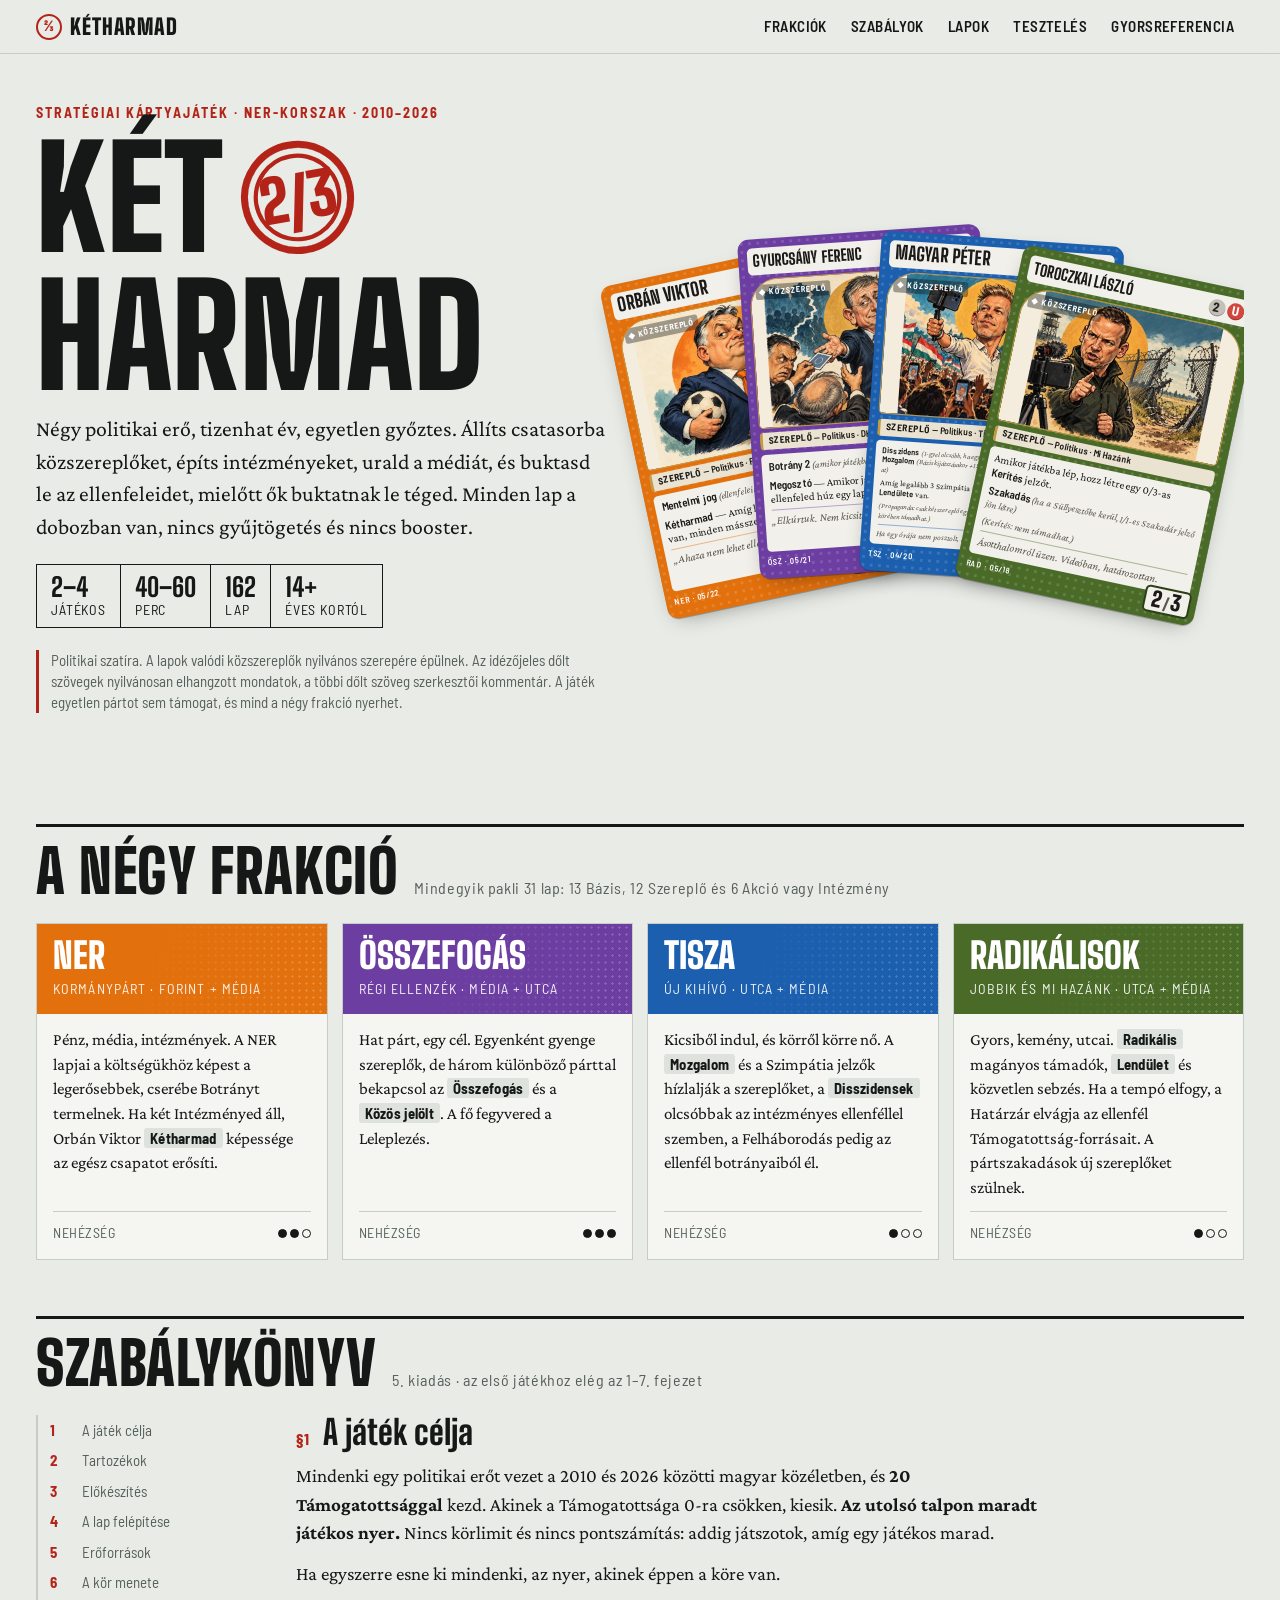
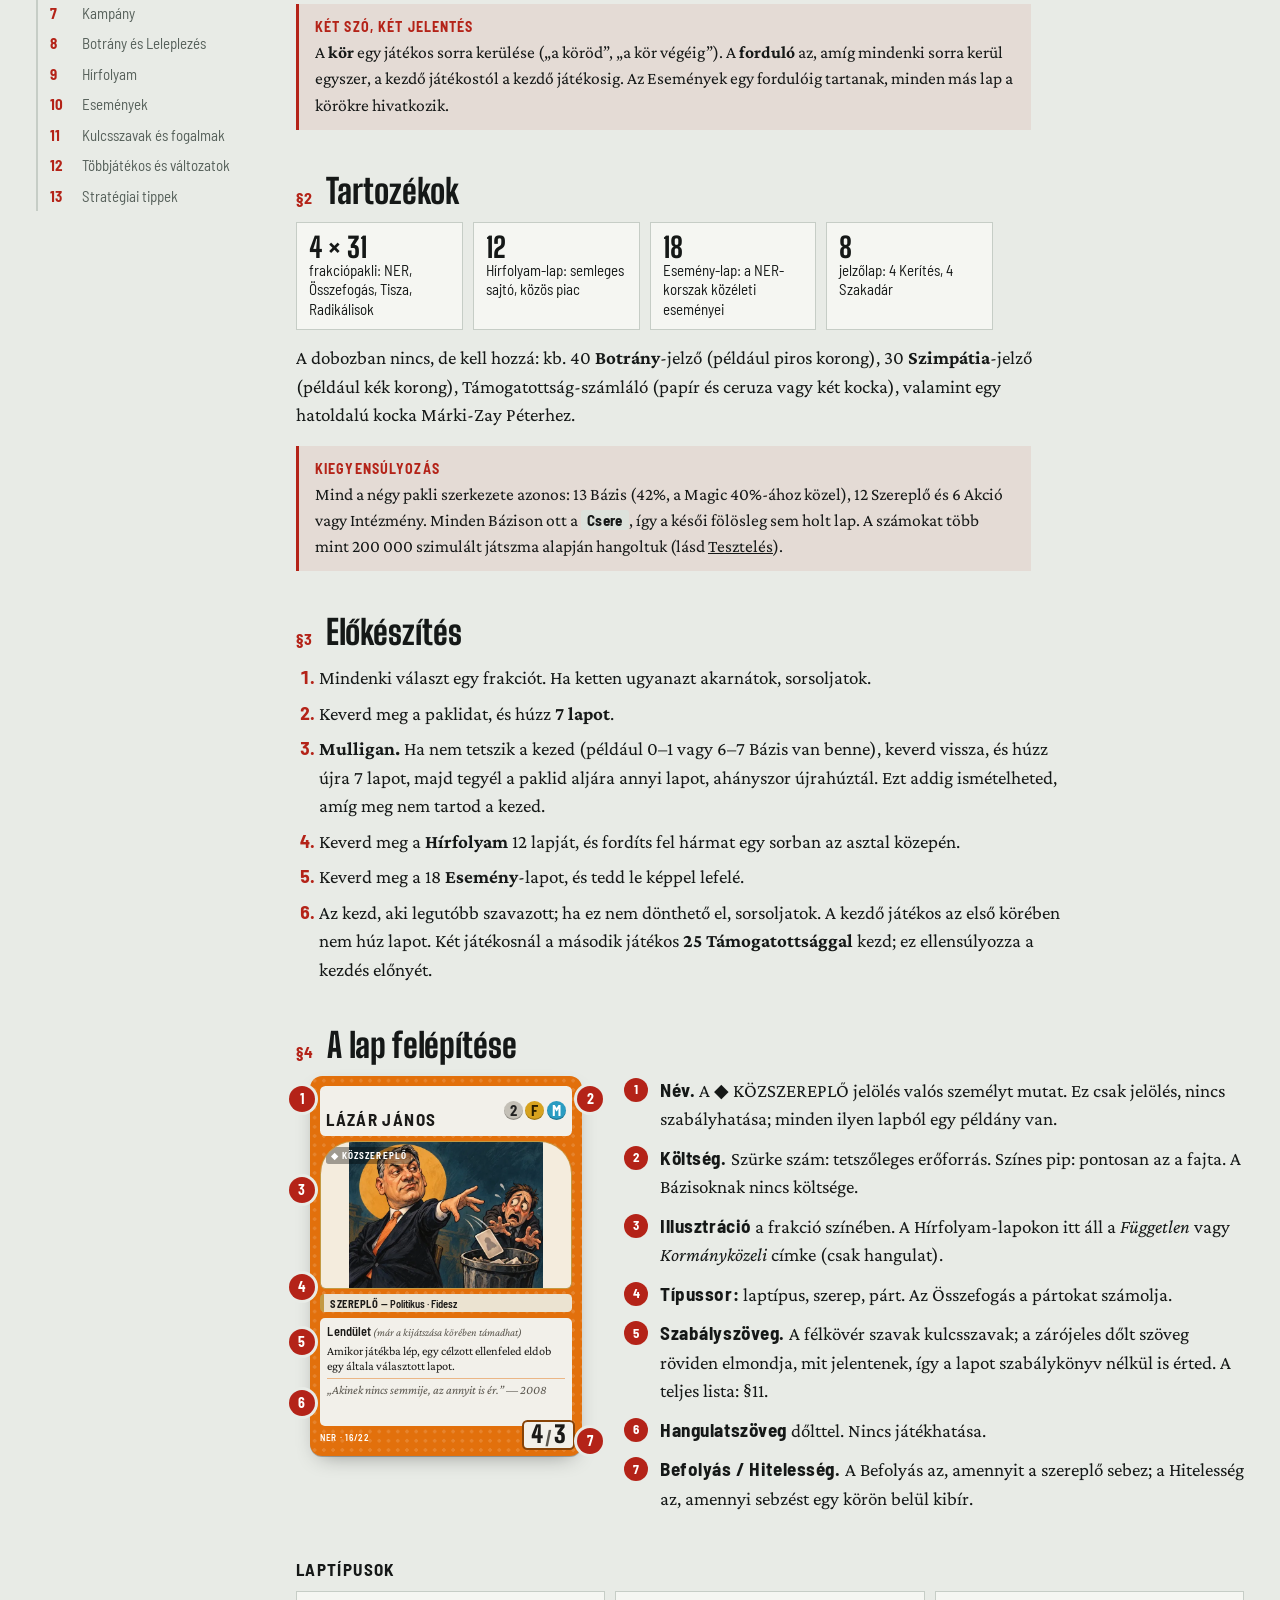
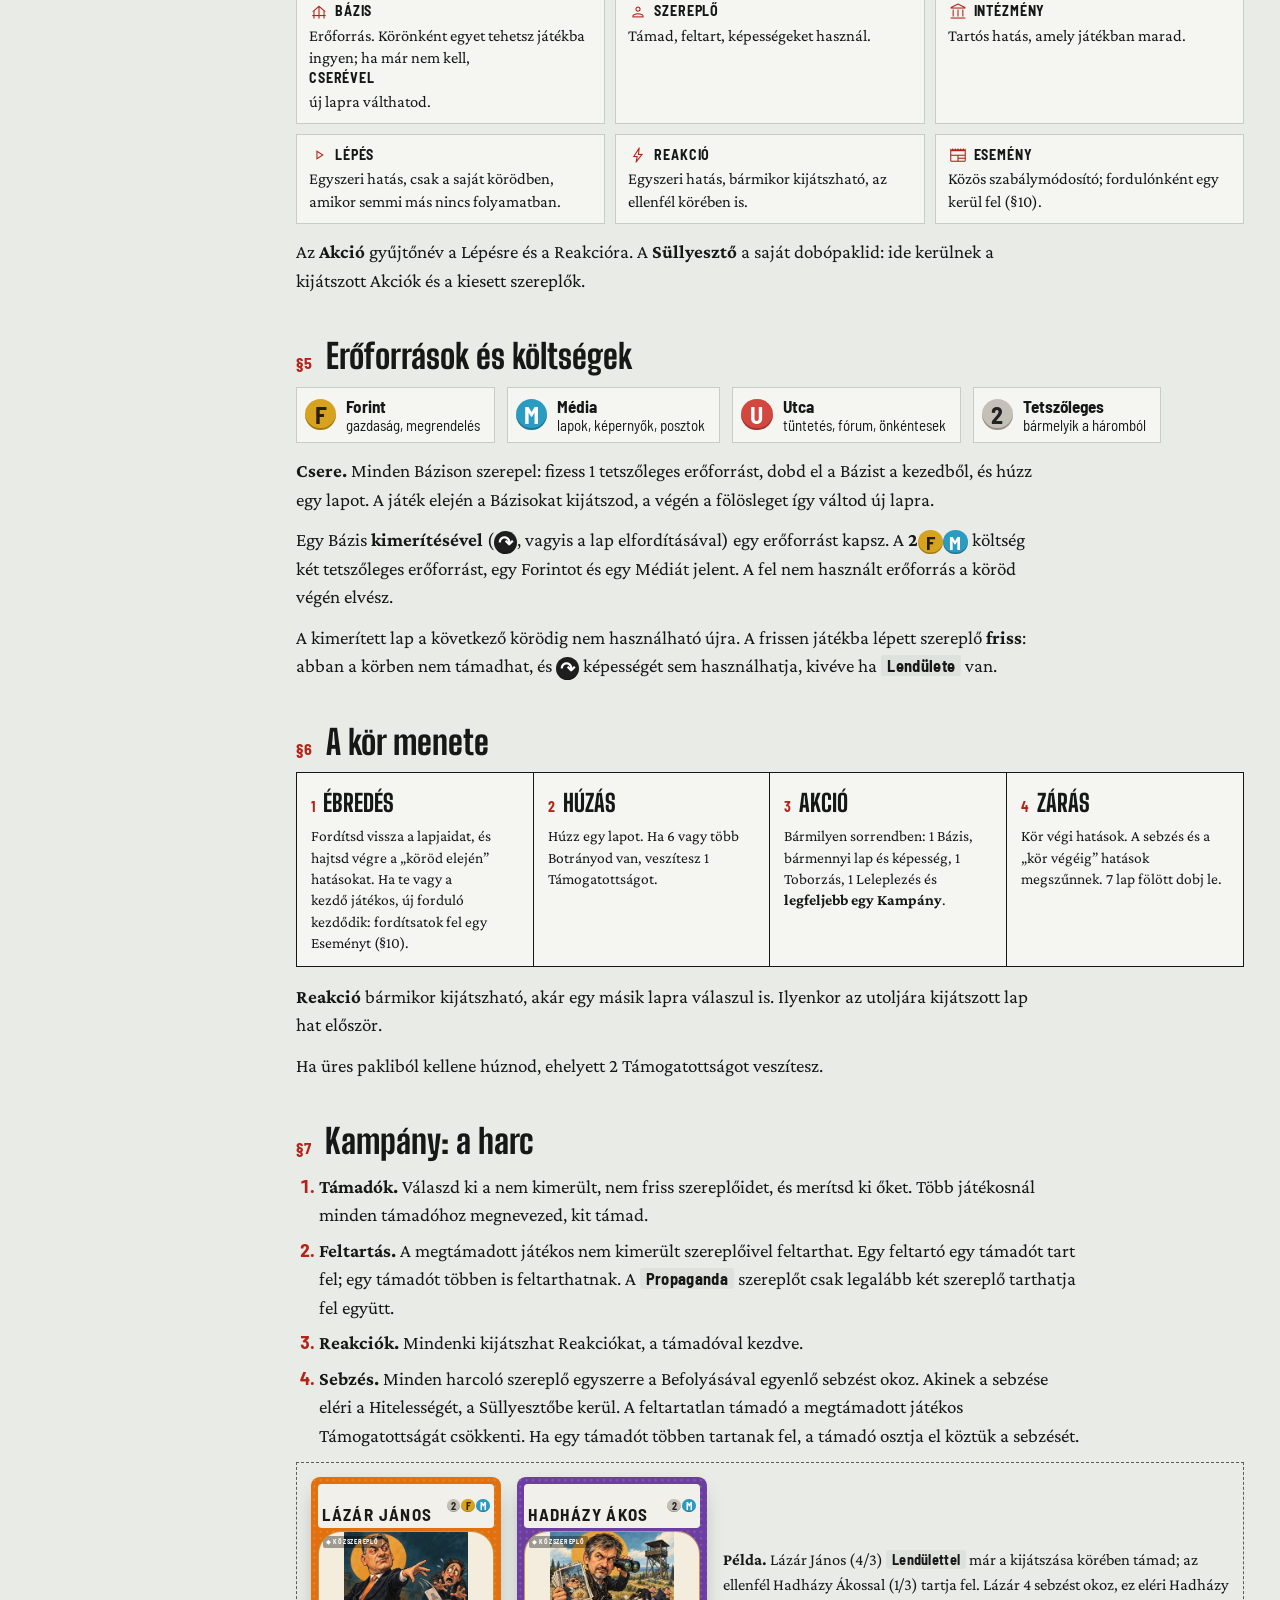
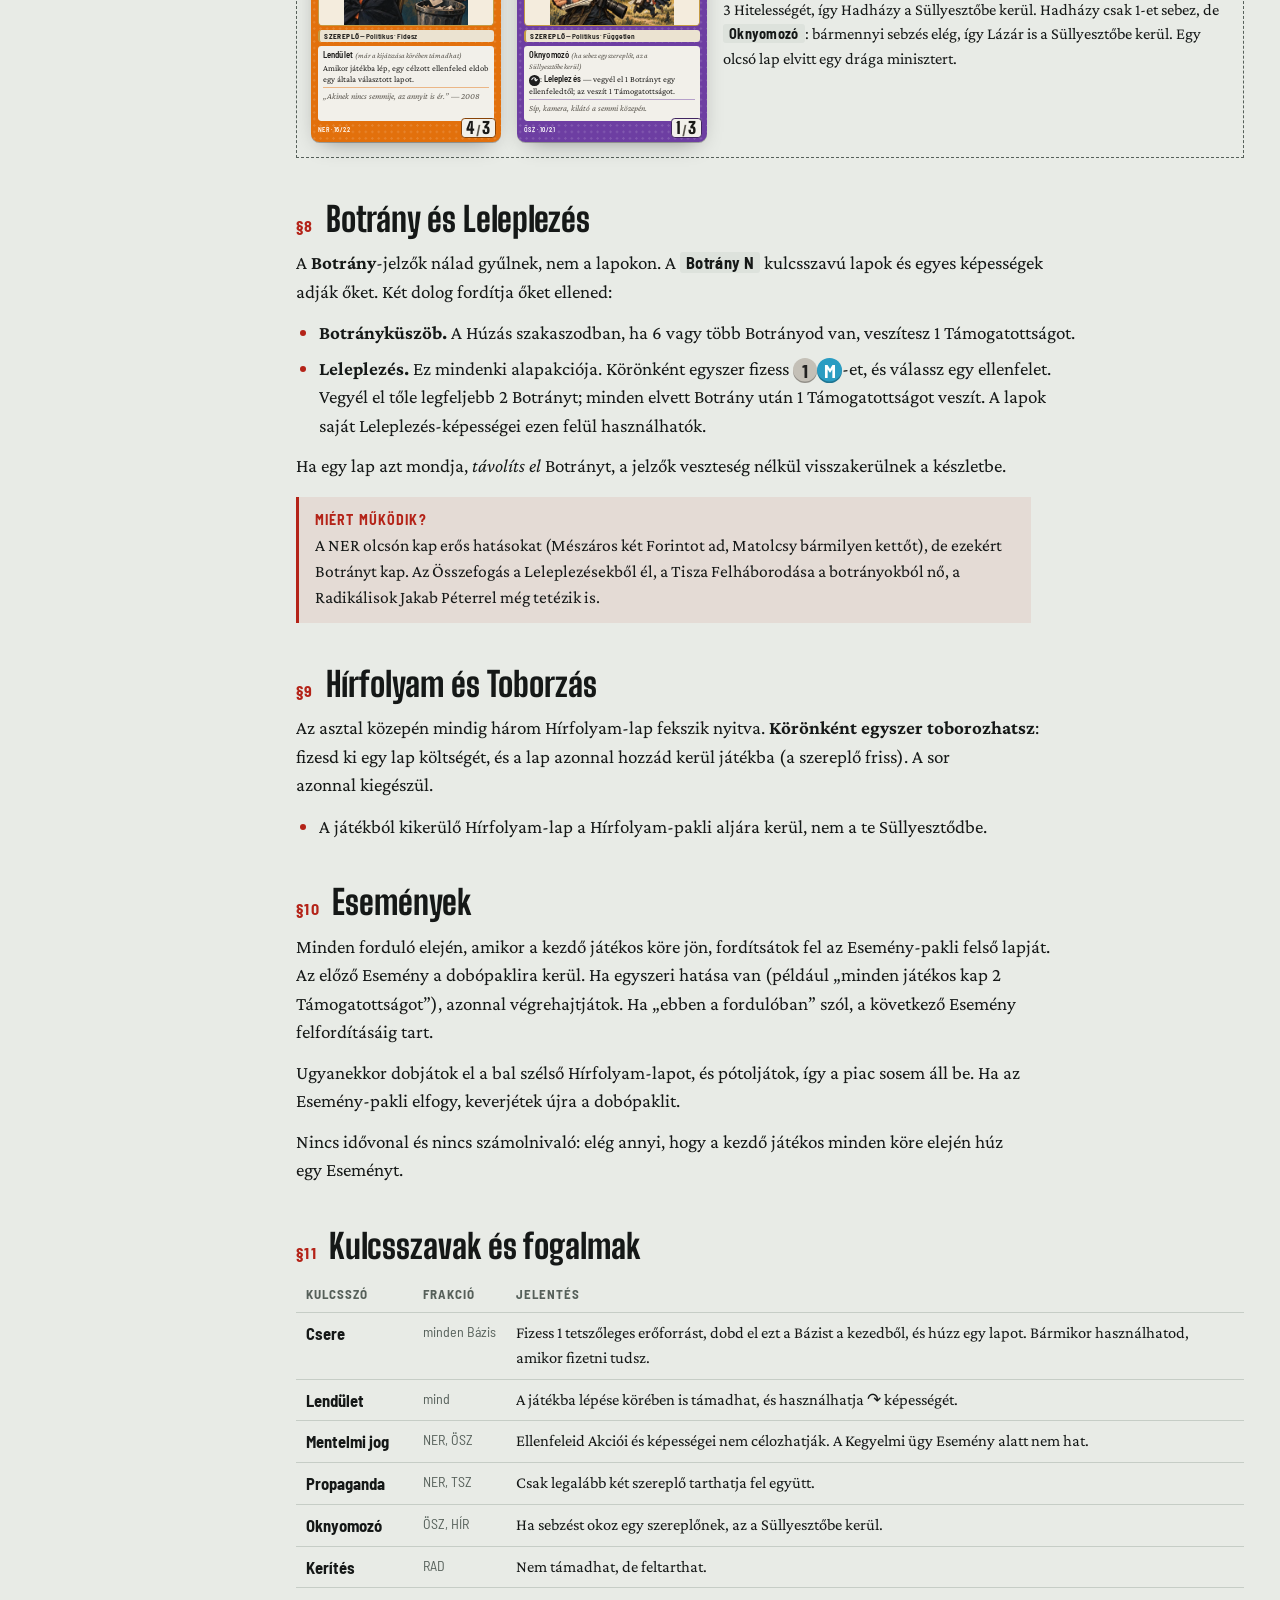
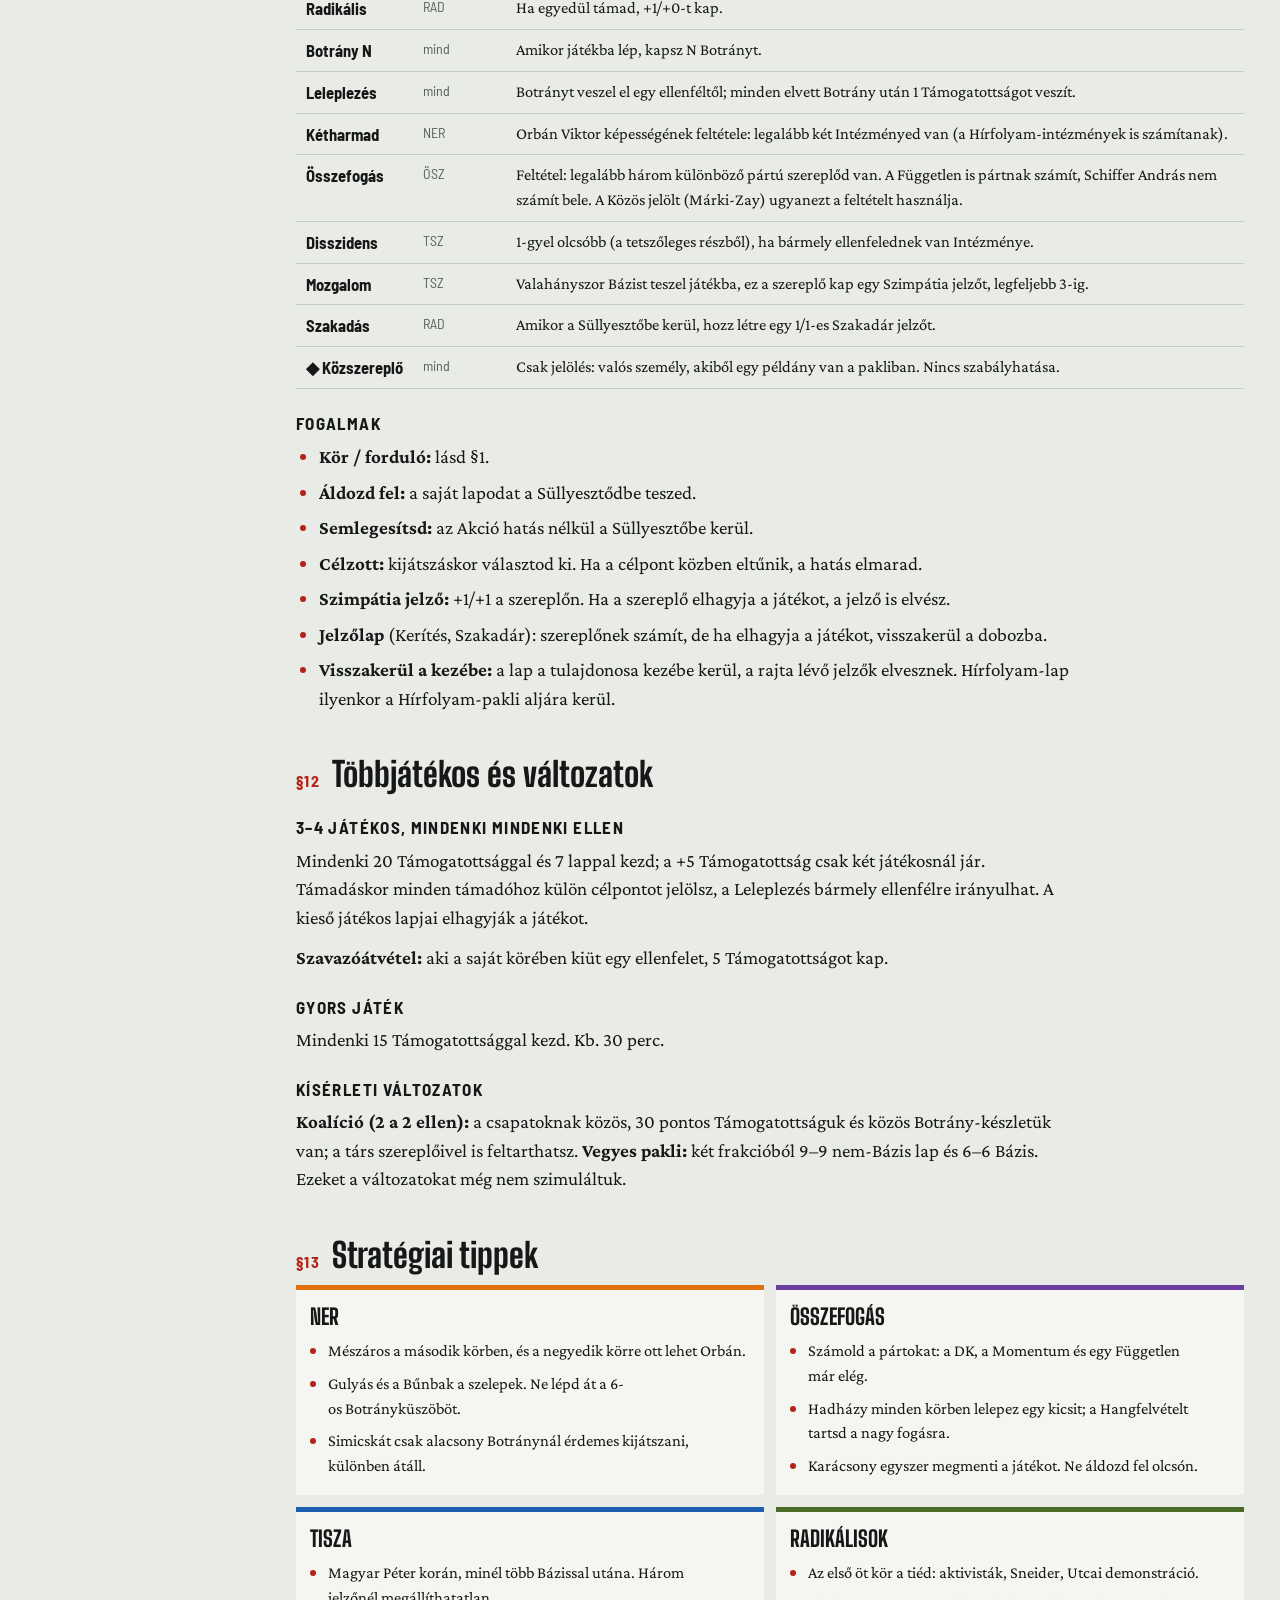
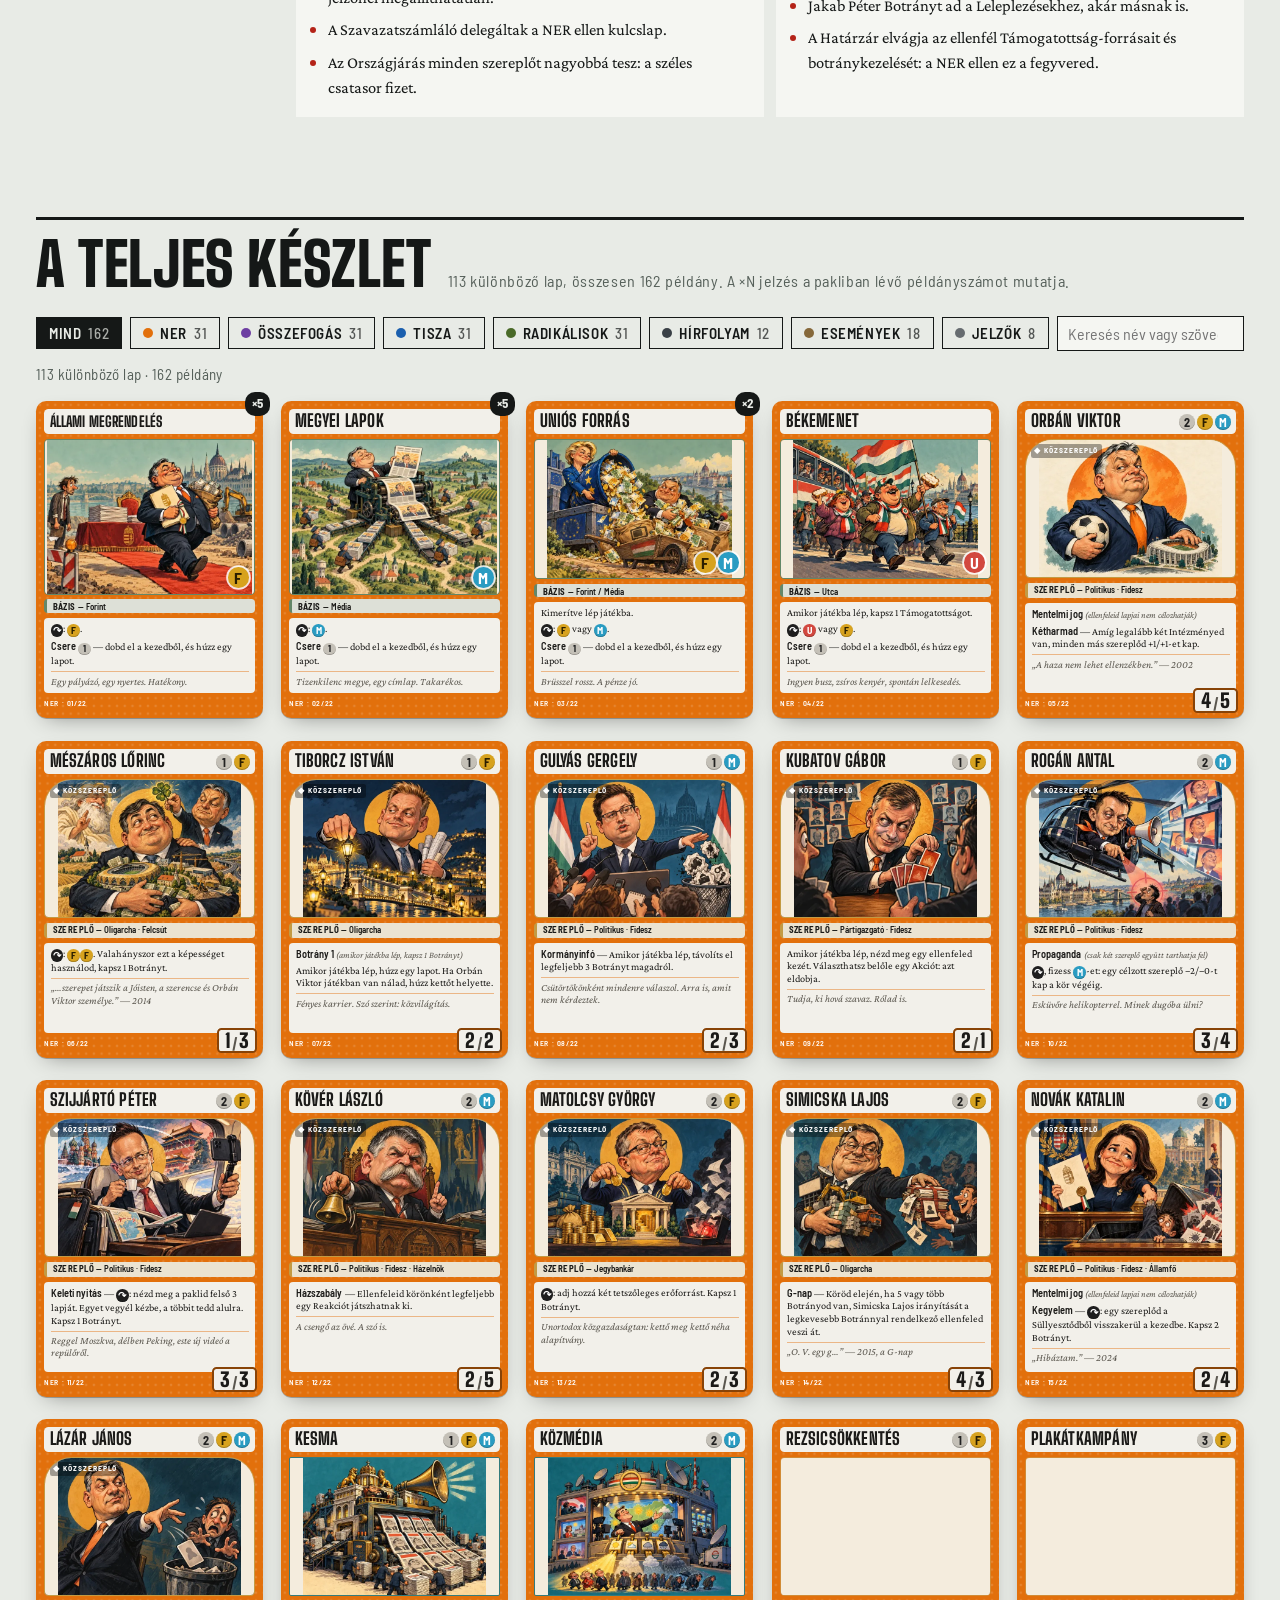
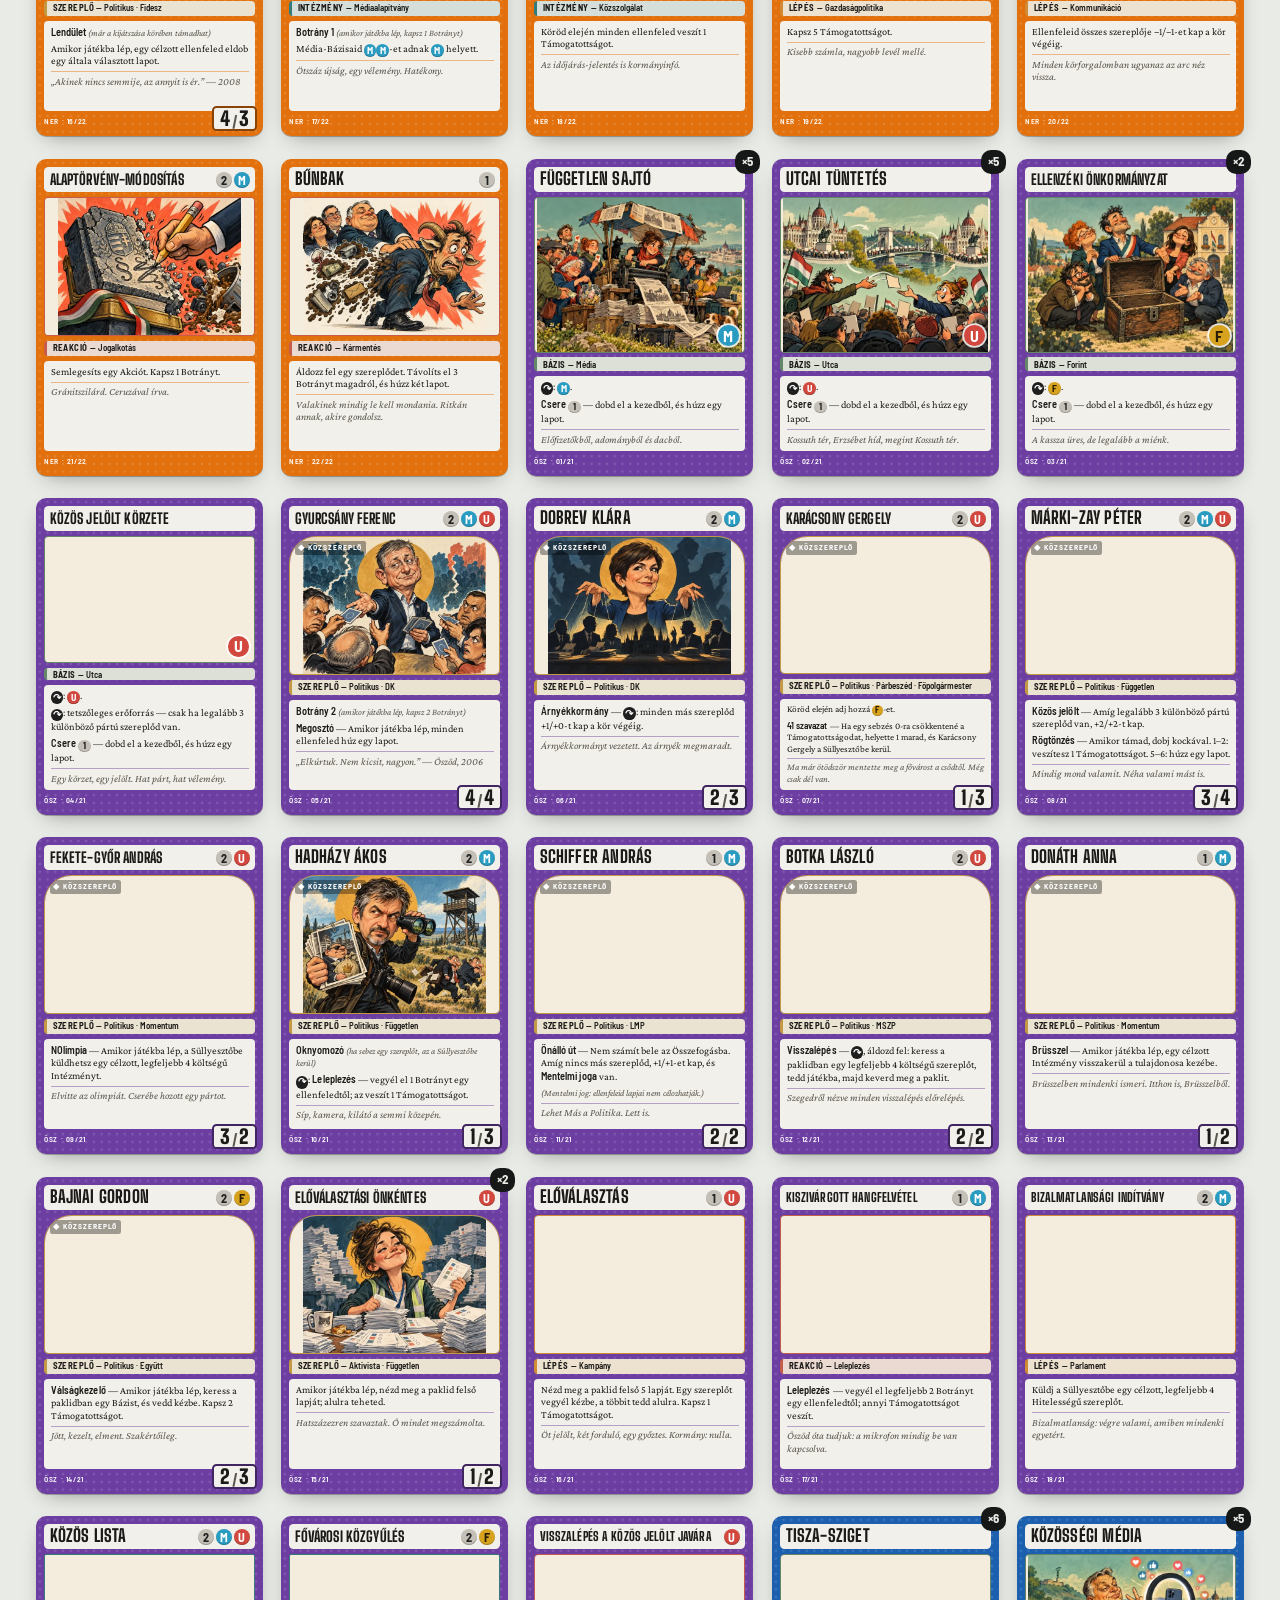
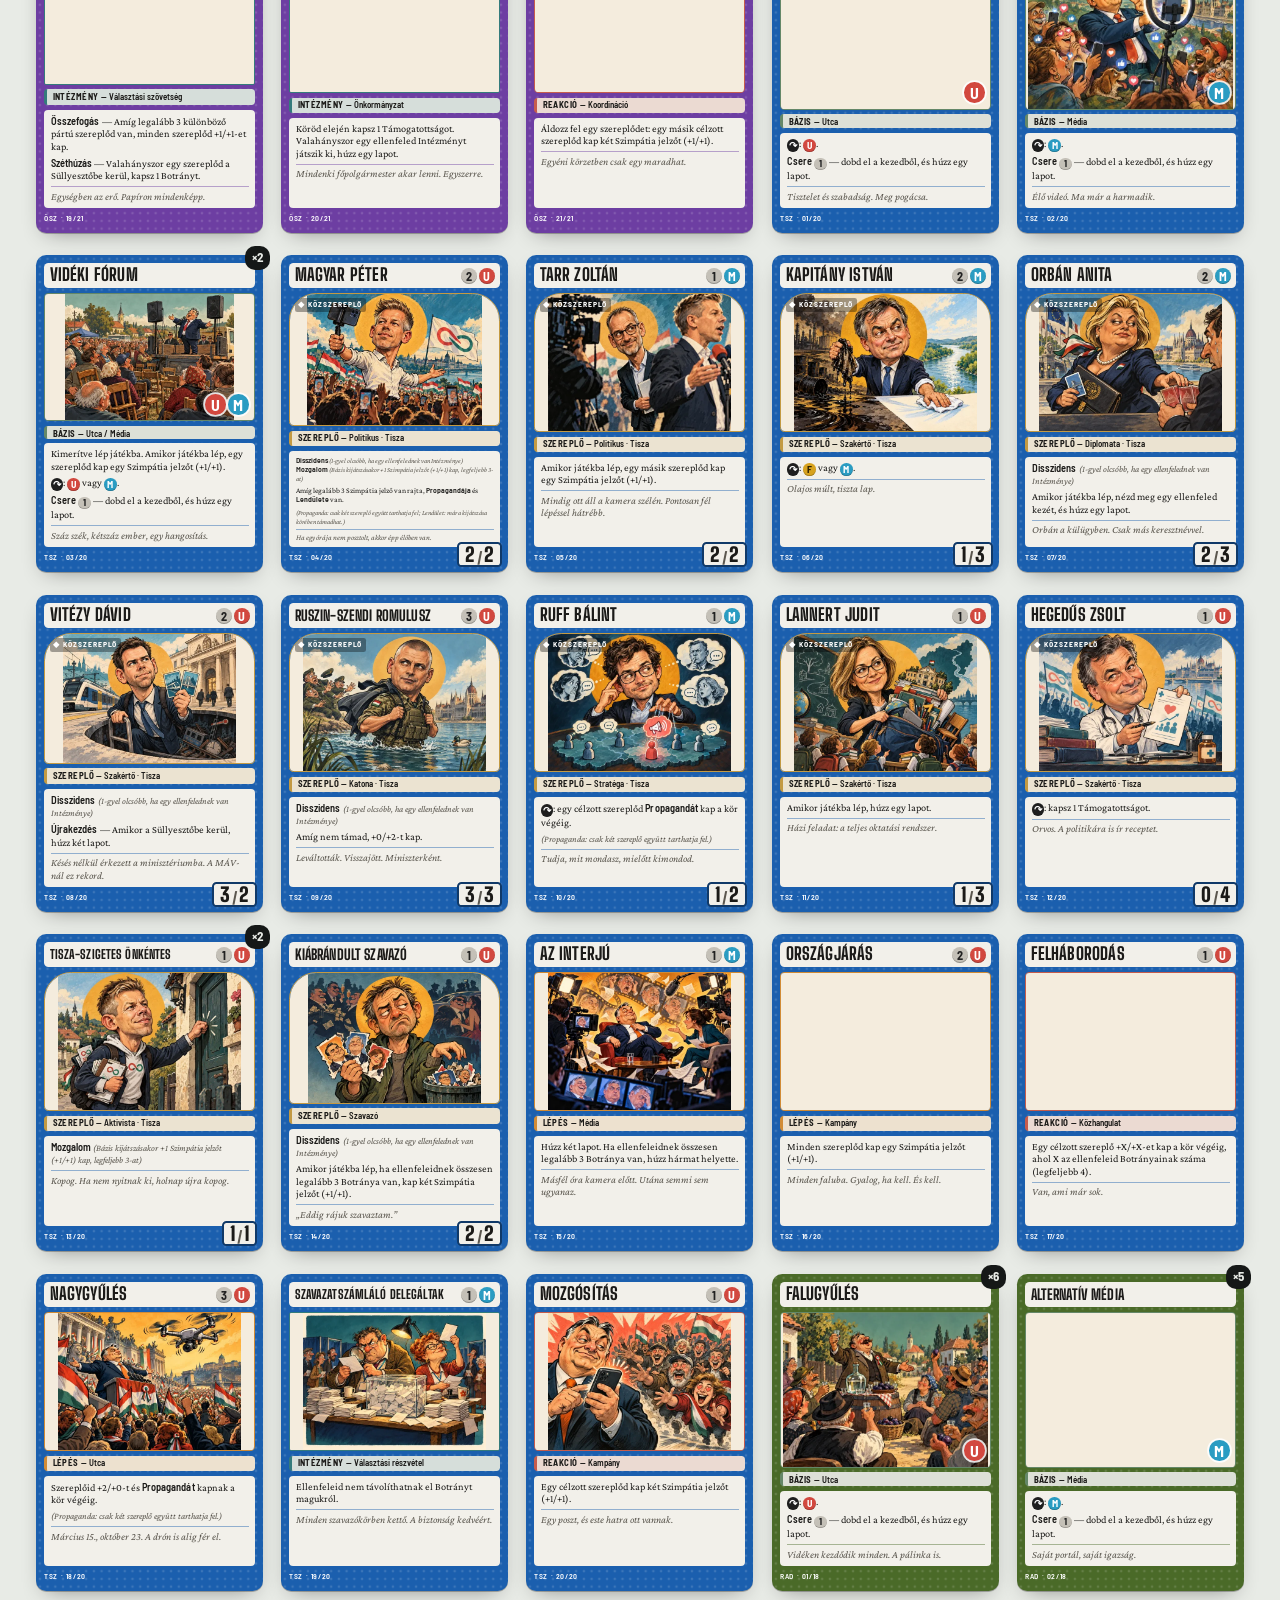
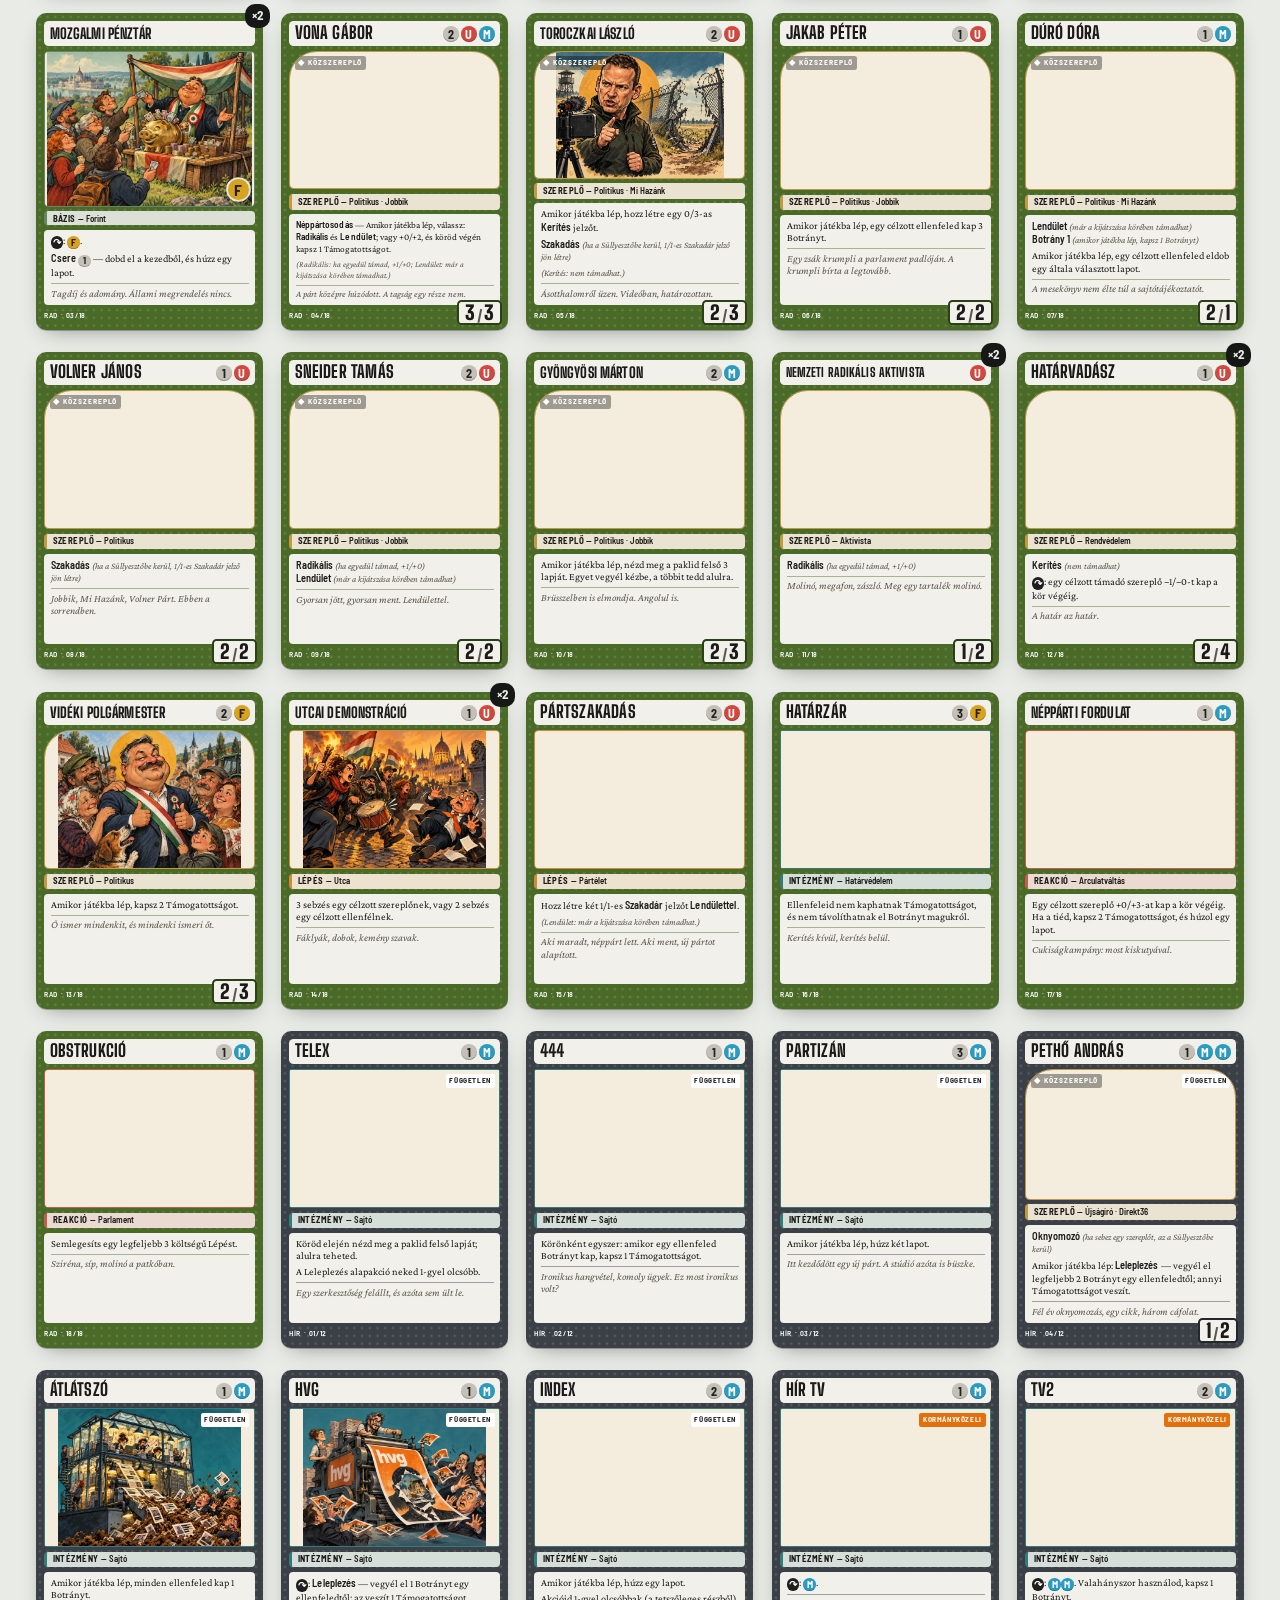
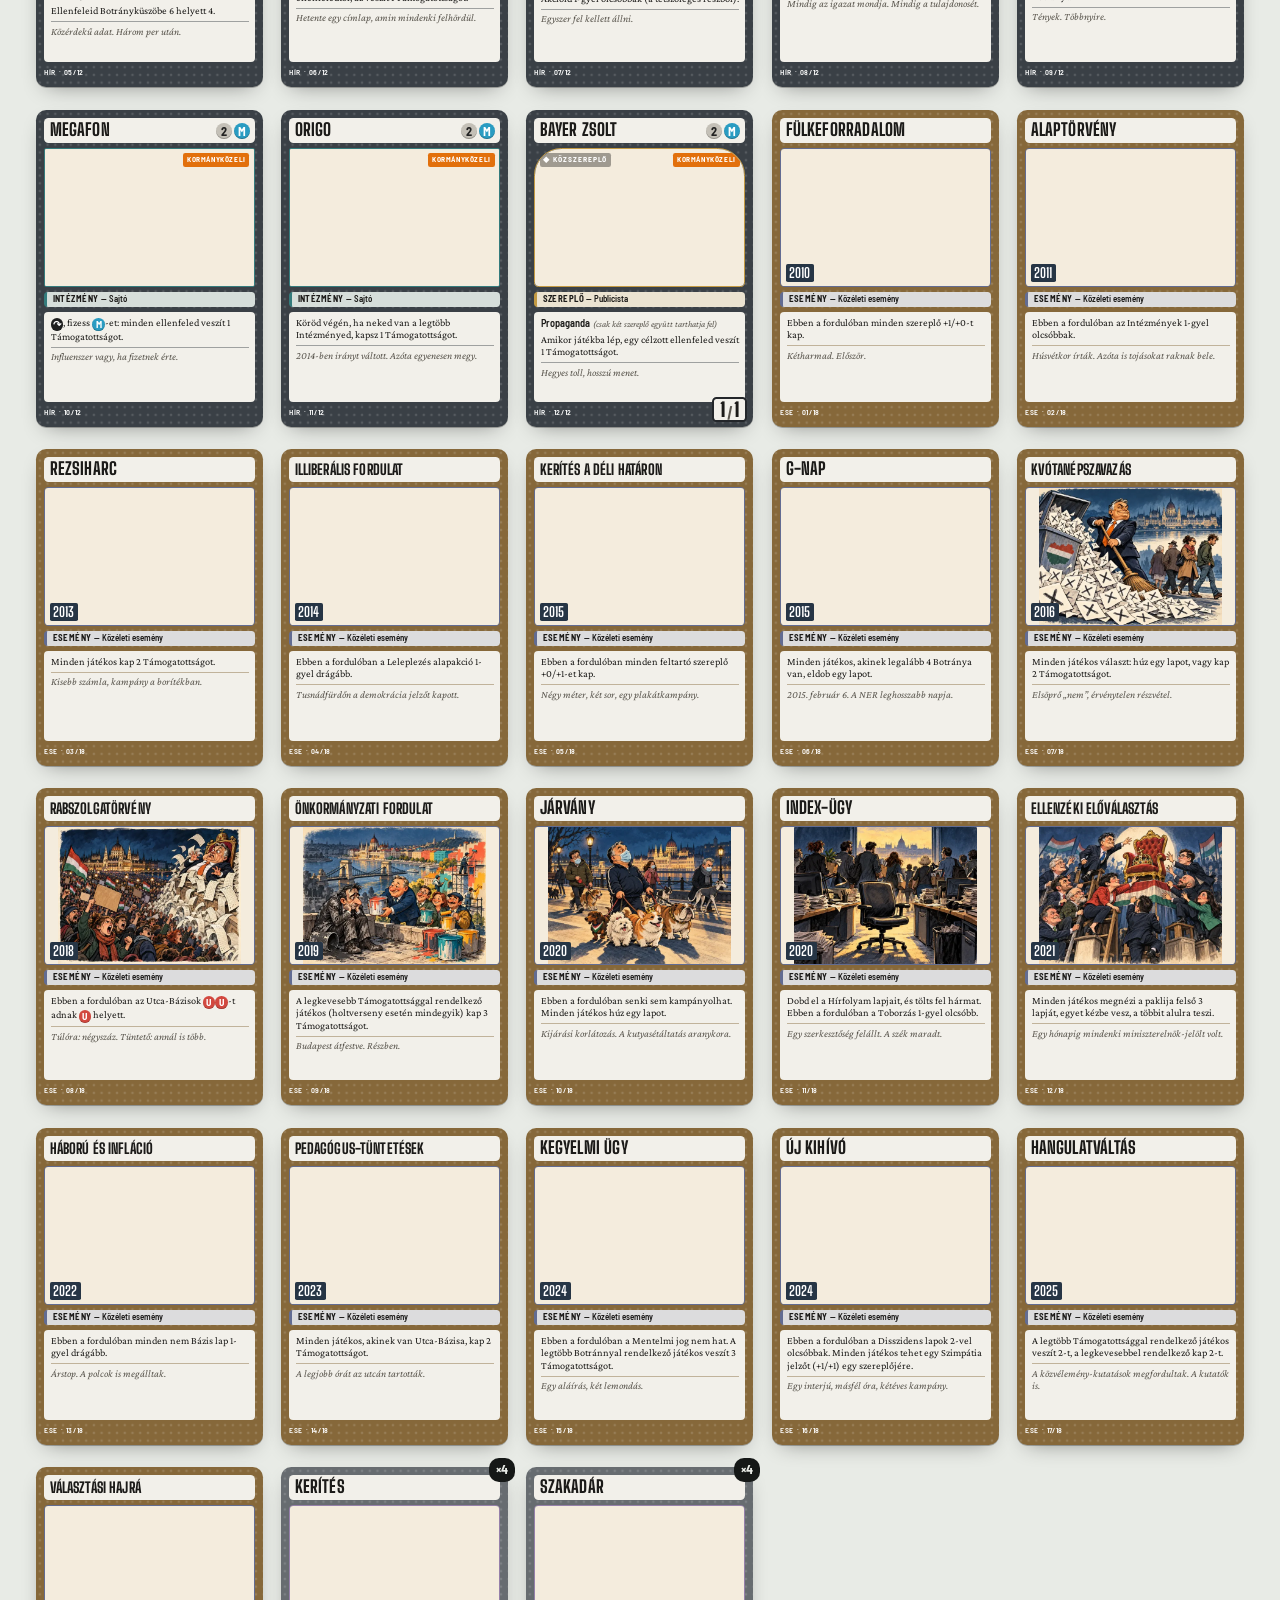
==== commit 4044a3ba: "feat: add small card asset webp images and update art configuration" ====
--- a/Kétharmad.html
+++ b/Kétharmad.html
@@ -594,7 +594,7 @@
   const dense = textLen>330?"xxdense":(textLen>285?"xdense":(textLen>215?"dense":""));
   let art;
   if(typeof cardIllustration === "function" && CARD_IMAGES[c.n]){
-    art = cardIllustration(c.n, true);
+    art = cardIllustration(c.n);
     if(c.t === "Esemény") art += `<span class="c-art-year">${c.year}</span>`;
   } else if(c.t==="Esemény"){
     art = `<span class="c-year">${c.year}</span><span class="msym side">${c.i}</span>`;
